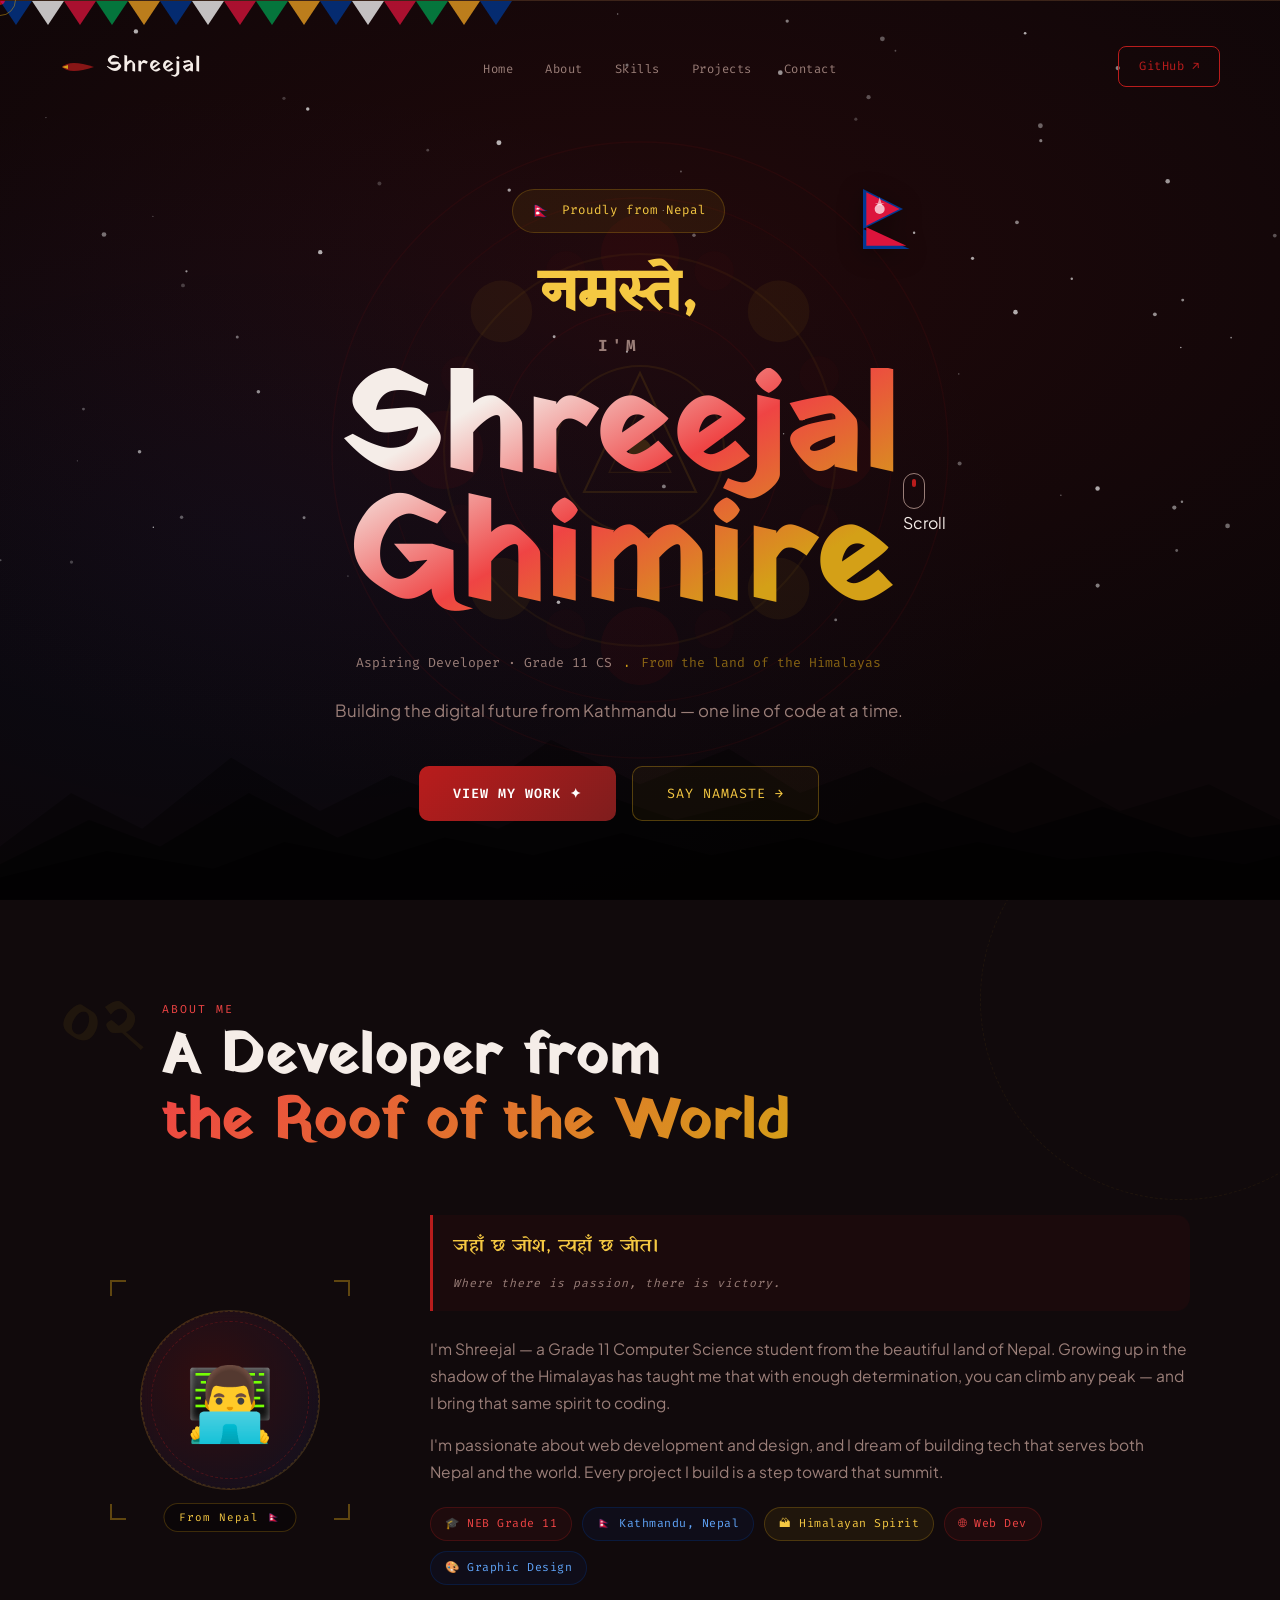
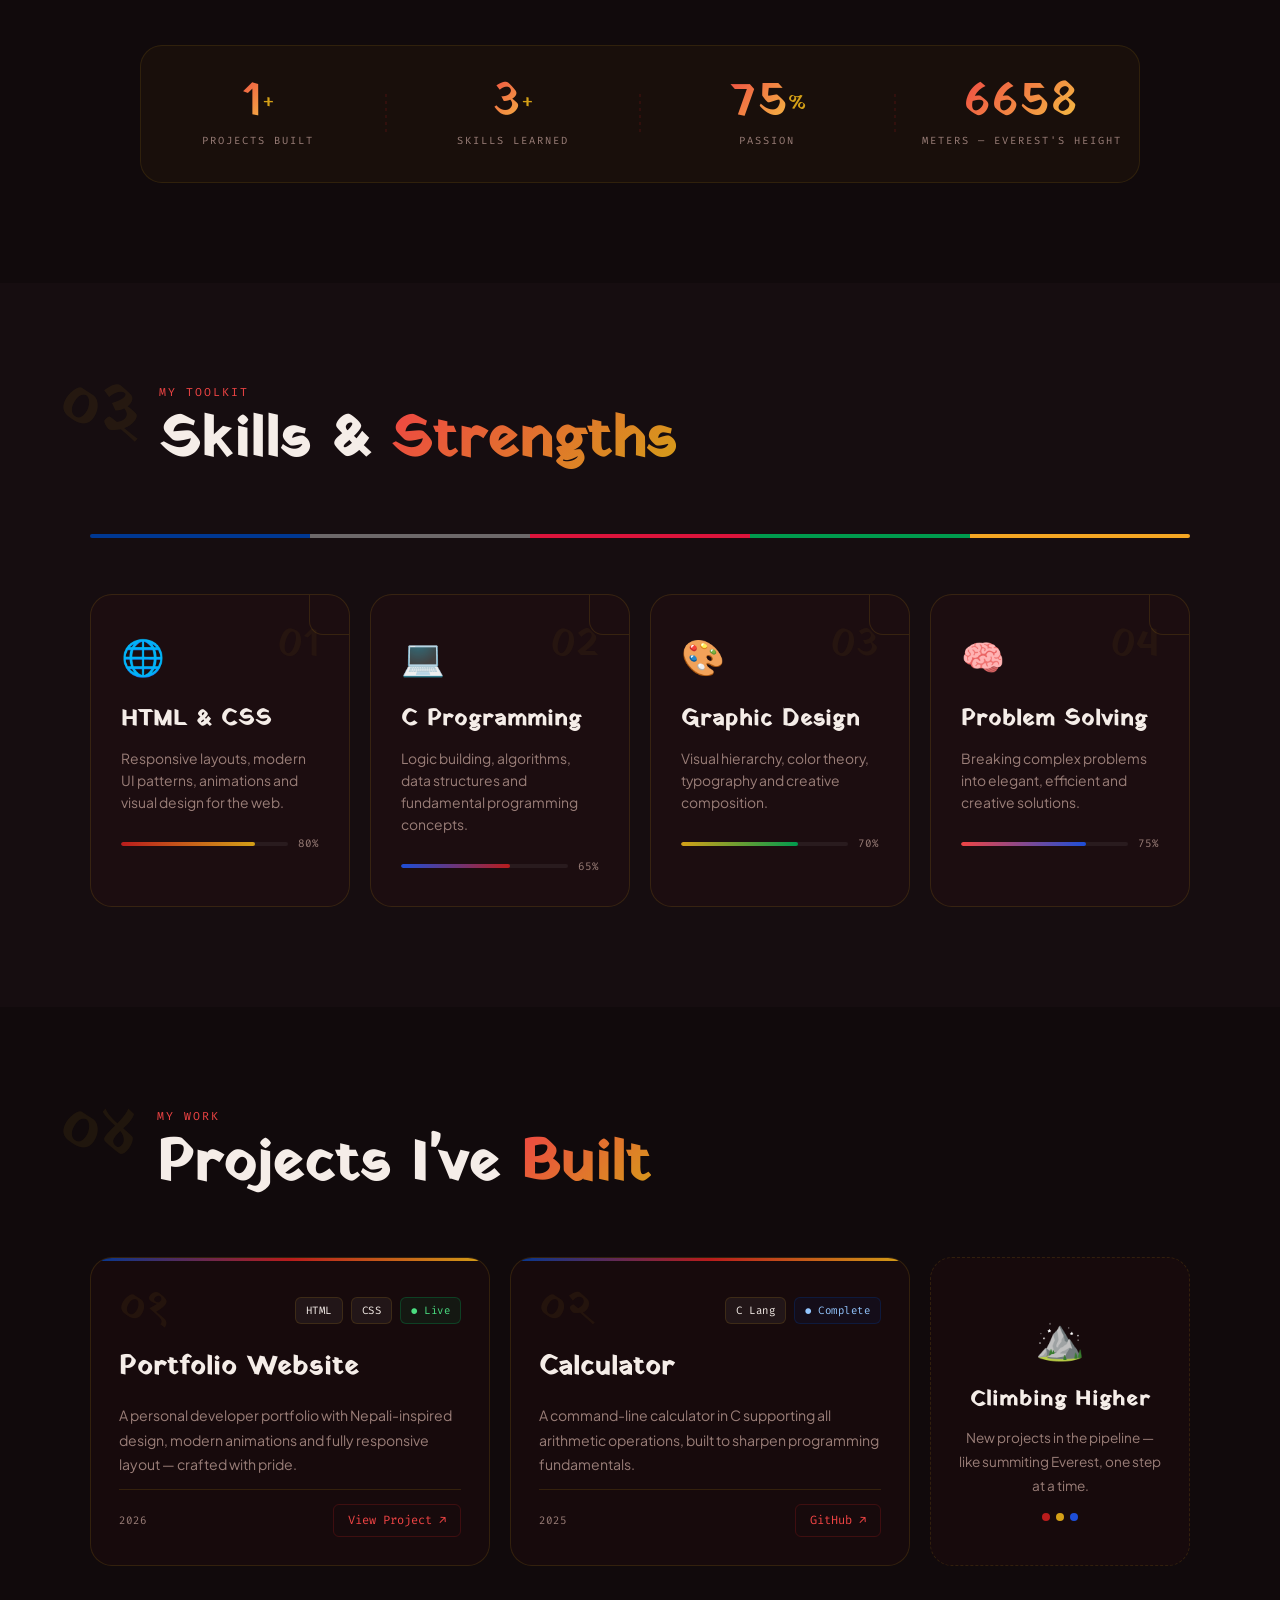
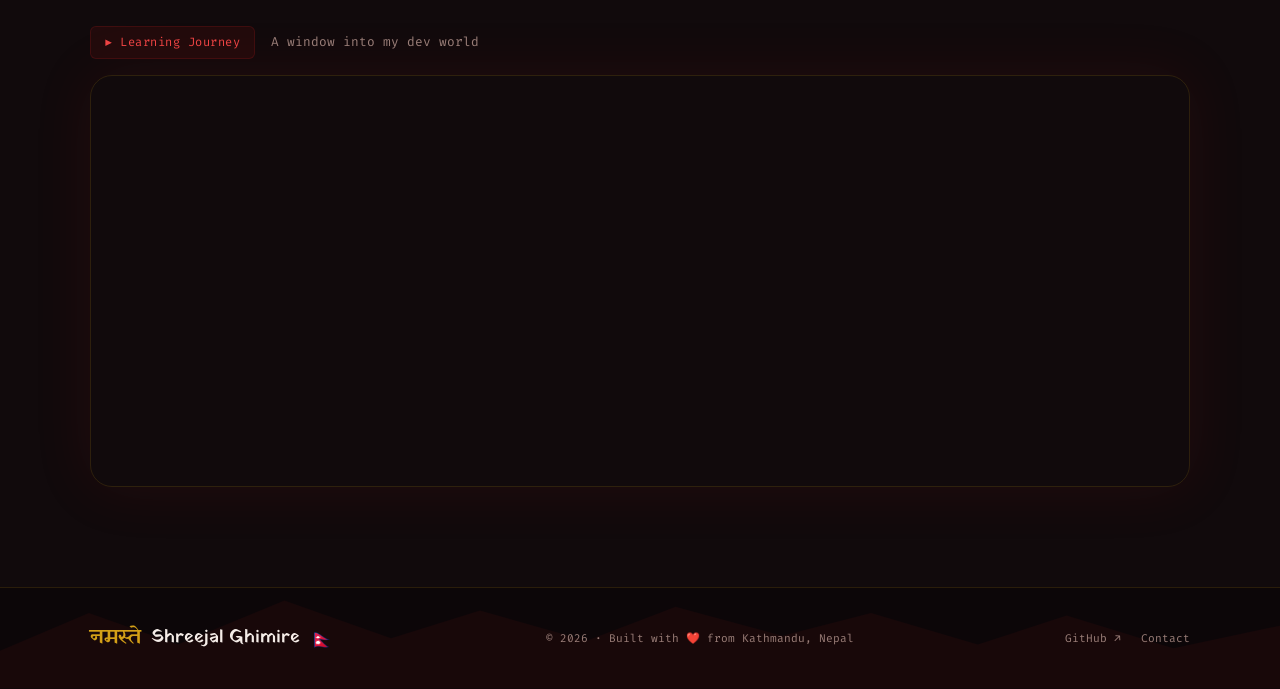
==== index.html @ b82d3287 "Add files via upload" ====
<!DOCTYPE html>
<html lang="en">
<head>
  <meta charset="UTF-8"/>
  <meta name="viewport" content="width=device-width, initial-scale=1.0"/>
  <title>Shreejal Ghimire | Developer from Nepal 🇳🇵</title>
  <link rel="preconnect" href="https://fonts.googleapis.com"/>
  <link rel="preconnect" href="https://fonts.gstatic.com" crossorigin/>
  <link href="https://fonts.googleapis.com/css2?family=Yatra+One&family=Tiro+Devanagari+Sanskrit:ital@0;1&family=Plus+Jakarta+Sans:wght@300;400;500;600;700&family=Fira+Code:wght@400;600&display=swap" rel="stylesheet"/>
  <link rel="stylesheet" href="style.css"/>
</head>
<body>

<!-- ░░ MOUNTAIN CANVAS ░░ -->
<canvas id="mountainCanvas"></canvas>

<!-- ░░ PRAYER FLAGS ░░ -->
<div class="prayer-flags" id="prayerFlags"></div>

<!-- ░░ CUSTOM CURSOR ░░ -->
<div class="cursor" id="cursor"></div>
<div class="cursor-ring" id="cursorRing"></div>

<!-- ░░░░░░░░░ NAVBAR ░░░░░░░░░ -->
<nav class="navbar" id="navbar">
  <a href="#home" class="nav-logo">
    <svg class="logo-khukuri" viewBox="0 0 36 20" fill="none">
      <path d="M2 10 Q10 2 34 10 Q10 18 2 10Z" fill="var(--crimson)" opacity=".7"/>
      <path d="M2 10 L8 8 L8 12Z" fill="var(--gold)"/>
    </svg>
    <span>Shreejal</span>
  </a>
  <ul class="nav-links">
    <li><a href="#home">Home</a></li>
    <li><a href="#about">About</a></li>
    <li><a href="#skills">Skills</a></li>
    <li><a href="#projects">Projects</a></li>
    <li><a href="contact.html">Contact</a></li>
  </ul>
  <a href="https://github.com/shreejalghimire" target="_blank" class="nav-cta">GitHub ↗</a>
  <button class="hamburger" id="hamburger" aria-label="Menu">
    <span></span><span></span><span></span>
  </button>
</nav>

<!-- MOBILE MENU -->
<div class="mob-overlay" id="mobOverlay">
  <button class="mob-close" id="mobClose">✕</button>
  <div class="mob-mandala"></div>
  <nav class="mob-nav">
    <a href="#home"     onclick="closeMob()">Home</a>
    <a href="#about"    onclick="closeMob()">About</a>
    <a href="#skills"   onclick="closeMob()">Skills</a>
    <a href="#projects" onclick="closeMob()">Projects</a>
    <a href="contact.html">Contact</a>
    <a href="https://github.com/shreejalghimire" target="_blank">GitHub ↗</a>
  </nav>
</div>

<!-- ░░░░░░░░░ HERO ░░░░░░░░░ -->
<section id="home" class="hero">

  <!-- Mandala background -->
  <div class="mandala-bg">
    <svg viewBox="0 0 500 500" xmlns="http://www.w3.org/2000/svg" class="mandala-svg">
      <g transform="translate(250,250)">
        <!-- Concentric rings -->
        <circle r="220" fill="none" stroke="rgba(185,28,28,.12)" stroke-width="1"/>
        <circle r="180" fill="none" stroke="rgba(185,28,28,.1)" stroke-width="1"/>
        <circle r="140" fill="none" stroke="rgba(212,160,23,.1)" stroke-width="1.5"/>
        <circle r="100" fill="none" stroke="rgba(185,28,28,.12)" stroke-width="1"/>
        <circle r="60"  fill="none" stroke="rgba(212,160,23,.15)" stroke-width="1.5"/>
        <!-- 16-petal flower -->
        <g opacity=".1">
          <circle cx="0" cy="-140" r="28" fill="var(--crimson)"/>
          <circle cx="0" cy="140"  r="28" fill="var(--crimson)"/>
          <circle cx="-140" cy="0" r="28" fill="var(--crimson)"/>
          <circle cx="140"  cy="0" r="28" fill="var(--crimson)"/>
          <circle cx="-99"  cy="-99" r="22" fill="var(--gold)"/>
          <circle cx="99"   cy="-99" r="22" fill="var(--gold)"/>
          <circle cx="-99"  cy="99"  r="22" fill="var(--gold)"/>
          <circle cx="99"   cy="99"  r="22" fill="var(--gold)"/>
          <circle cx="-53"  cy="-128" r="14" fill="var(--crimson)" opacity=".5"/>
          <circle cx="53"   cy="-128" r="14" fill="var(--crimson)" opacity=".5"/>
          <circle cx="-128" cy="-53"  r="14" fill="var(--crimson)" opacity=".5"/>
          <circle cx="-128" cy="53"   r="14" fill="var(--crimson)" opacity=".5"/>
          <circle cx="53"   cy="128"  r="14" fill="var(--crimson)" opacity=".5"/>
          <circle cx="-53"  cy="128"  r="14" fill="var(--crimson)" opacity=".5"/>
          <circle cx="128"  cy="-53"  r="14" fill="var(--crimson)" opacity=".5"/>
          <circle cx="128"  cy="53"   r="14" fill="var(--crimson)" opacity=".5"/>
        </g>
        <!-- Triangle pointing up (like flag pennon) -->
        <polygon points="0,-55 40,30 -40,30" fill="none" stroke="rgba(212,160,23,.2)" stroke-width="1.5"/>
        <polygon points="0,-30 22,16 -22,16" fill="none" stroke="rgba(212,160,23,.15)" stroke-width="1"/>
        <!-- Sun dot -->
        <circle r="8" fill="rgba(212,160,23,.3)"/>
      </g>
    </svg>
  </div>

  <!-- Snow particles -->
  <canvas id="snowCanvas" class="snow-canvas"></canvas>

  <div class="hero-content">
    <div class="hero-flag-badge">
      <span class="flag-icon">🇳🇵</span>
      <span>Proudly from Nepal</span>
    </div>

    <h1 class="hero-title">
      <span class="ht-namaste">नमस्ते,</span>
      <span class="ht-iam">I'm</span>
      <span class="ht-name">Shreejal<br/>Ghimire</span>
    </h1>

    <div class="hero-tagline">
      <span class="htag-line">Aspiring Developer · Grade 11 CS</span>
      <span class="htag-sep">·</span>
      <span class="htag-np">From the land of the Himalayas</span>
    </div>

    <p class="hero-desc">
      Building the digital future from Kathmandu — one line of code at a time.
    </p>

    <div class="hero-btns">
      <a href="#projects" class="btn-primary">View My Work ✦</a>
      <a href="contact.html" class="btn-outline">Say Namaste →</a>
    </div>

    <!-- Nepal flag shape -->
    <div class="mini-flag" title="Nepal 🇳🇵">
      <svg viewBox="0 0 30 36" xmlns="http://www.w3.org/2000/svg">
        <polygon points="0,0 24,12 0,24" fill="#003893"/>
        <polygon points="0,24 28,36 0,36" fill="#003893"/>
        <polygon points="2,2 22,12 2,22" fill="#DC143C"/>
        <polygon points="2,23 26,34 2,34" fill="#DC143C"/>
        <circle cx="10" cy="12" r="3" fill="white" opacity=".7"/>
        <polygon points="10,5 11.5,10 7,8.5 13,8.5 8.5,10" fill="white" opacity=".6"/>
      </svg>
    </div>
  </div>

  <!-- Mountain silhouette at bottom -->
  <div class="mountain-silhouette">
    <svg viewBox="0 0 1440 200" preserveAspectRatio="none" xmlns="http://www.w3.org/2000/svg">
      <path d="M0,200 L0,140 L80,80 L160,120 L260,40 L360,100 L440,60 L520,90 L620,20 L720,70 L820,30 L900,80 L980,50 L1060,90 L1160,45 L1260,100 L1360,70 L1440,110 L1440,200 Z" fill="rgba(0,0,0,.35)"/>
      <path d="M0,200 L0,160 L100,110 L180,140 L280,80 L380,130 L460,95 L560,120 L660,75 L760,110 L860,85 L940,115 L1040,90 L1140,125 L1240,95 L1340,130 L1440,115 L1440,200 Z" fill="rgba(0,0,0,.45)"/>
      <path d="M0,200 L0,175 L120,145 L240,165 L320,135 L420,155 L500,130 L600,150 L700,125 L800,150 L900,130 L1000,155 L1100,135 L1200,155 L1300,145 L1400,160 L1440,150 L1440,200 Z" fill="rgba(0,0,0,.6)"/>
    </svg>
  </div>

  <div class="hero-scroll-hint">
    <div class="scroll-track"><div class="scroll-thumb"></div></div>
    <span>Scroll</span>
  </div>
</section>

<!-- ░░░░░░░░░ ABOUT ░░░░░░░░░ -->
<section id="about" class="section about-section">
  <div class="sec-mandala-accent"></div>

  <div class="sec-header reveal">
    <span class="sec-num-np">०२</span>
    <div>
      <p class="sec-eyebrow">About Me</p>
      <h2 class="sec-title">A Developer from<br/><em>the Roof of the World</em></h2>
    </div>
  </div>

  <div class="about-layout">
    <div class="about-visual reveal">
      <div class="av-frame">
        <div class="av-inner">
          <span class="av-emoji">👨‍💻</span>
          <div class="av-spin-ring"></div>
          <div class="av-dotted-ring"></div>
        </div>
        <div class="av-label">From Nepal 🇳🇵</div>
        <!-- Nepali geometric corners -->
        <div class="corner-tl"></div>
        <div class="corner-tr"></div>
        <div class="corner-bl"></div>
        <div class="corner-br"></div>
      </div>
    </div>

    <div class="about-text reveal delay-2">
      <blockquote class="np-quote">
        <span class="np-script">जहाँ छ जोश, त्यहाँ छ जीत।</span>
        <span class="np-translation">Where there is passion, there is victory.</span>
      </blockquote>

      <p>I'm Shreejal — a Grade 11 Computer Science student from the beautiful land of Nepal. Growing up in the shadow of the Himalayas has taught me that with enough determination, you can climb any peak — and I bring that same spirit to coding.</p>
      <p>I'm passionate about web development and design, and I dream of building tech that serves both Nepal and the world. Every project I build is a step toward that summit.</p>

      <div class="about-chips">
        <span class="chip chip-red">🎓 NEB Grade 11</span>
        <span class="chip chip-blue">🇳🇵 Kathmandu, Nepal</span>
        <span class="chip chip-gold">🏔 Himalayan Spirit</span>
        <span class="chip chip-red">🌐 Web Dev</span>
        <span class="chip chip-blue">🎨 Graphic Design</span>
      </div>
    </div>
  </div>

  <div class="stats-band reveal delay-3">
    <div class="sb-item">
      <span class="sb-num" data-target="2">0</span><sup>+</sup>
      <span class="sb-lbl">Projects Built</span>
    </div>
    <div class="sb-sep">
      <svg viewBox="0 0 20 40" width="20"><path d="M10 0 L10 40" stroke="rgba(185,28,28,.3)" stroke-dasharray="3 4"/></svg>
    </div>
    <div class="sb-item">
      <span class="sb-num" data-target="4">0</span><sup>+</sup>
      <span class="sb-lbl">Skills Learned</span>
    </div>
    <div class="sb-sep">
      <svg viewBox="0 0 20 40" width="20"><path d="M10 0 L10 40" stroke="rgba(185,28,28,.3)" stroke-dasharray="3 4"/></svg>
    </div>
    <div class="sb-item">
      <span class="sb-num" data-target="100">0</span><sup>%</sup>
      <span class="sb-lbl">Passion</span>
    </div>
    <div class="sb-sep">
      <svg viewBox="0 0 20 40" width="20"><path d="M10 0 L10 40" stroke="rgba(185,28,28,.3)" stroke-dasharray="3 4"/></svg>
    </div>
    <div class="sb-item">
      <span class="sb-num" data-target="8848">0</span>
      <span class="sb-lbl">Meters — Everest's Height</span>
    </div>
  </div>
</section>

<!-- ░░░░░░░░░ SKILLS ░░░░░░░░░ -->
<section id="skills" class="section skills-section">
  <div class="sec-header reveal">
    <span class="sec-num-np">०३</span>
    <div>
      <p class="sec-eyebrow">My Toolkit</p>
      <h2 class="sec-title">Skills &amp; <em>Strengths</em></h2>
    </div>
  </div>

  <div class="prayer-color-bar">
    <span class="pcb blue"></span>
    <span class="pcb white"></span>
    <span class="pcb red"></span>
    <span class="pcb green"></span>
    <span class="pcb yellow"></span>
  </div>

  <div class="skills-grid">
    <div class="sk-card reveal delay-1" data-tilt>
      <div class="sk-corner-motif"></div>
      <div class="sk-top">
        <span class="sk-icon">🌐</span>
        <span class="sk-badge">01</span>
      </div>
      <h3>HTML &amp; CSS</h3>
      <p>Responsive layouts, modern UI patterns, animations and visual design for the web.</p>
      <div class="sk-bar-wrap">
        <div class="sk-bar"><div class="sk-fill sk-fill-1" data-w="80"></div></div>
        <span class="sk-pct">80%</span>
      </div>
    </div>
    <div class="sk-card reveal delay-2" data-tilt>
      <div class="sk-corner-motif"></div>
      <div class="sk-top">
        <span class="sk-icon">💻</span>
        <span class="sk-badge">02</span>
      </div>
      <h3>C Programming</h3>
      <p>Logic building, algorithms, data structures and fundamental programming concepts.</p>
      <div class="sk-bar-wrap">
        <div class="sk-bar"><div class="sk-fill sk-fill-2" data-w="65"></div></div>
        <span class="sk-pct">65%</span>
      </div>
    </div>
    <div class="sk-card reveal delay-3" data-tilt>
      <div class="sk-corner-motif"></div>
      <div class="sk-top">
        <span class="sk-icon">🎨</span>
        <span class="sk-badge">03</span>
      </div>
      <h3>Graphic Design</h3>
      <p>Visual hierarchy, color theory, typography and creative composition.</p>
      <div class="sk-bar-wrap">
        <div class="sk-bar"><div class="sk-fill sk-fill-3" data-w="70"></div></div>
        <span class="sk-pct">70%</span>
      </div>
    </div>
    <div class="sk-card reveal delay-4" data-tilt>
      <div class="sk-corner-motif"></div>
      <div class="sk-top">
        <span class="sk-icon">🧠</span>
        <span class="sk-badge">04</span>
      </div>
      <h3>Problem Solving</h3>
      <p>Breaking complex problems into elegant, efficient and creative solutions.</p>
      <div class="sk-bar-wrap">
        <div class="sk-bar"><div class="sk-fill sk-fill-4" data-w="75"></div></div>
        <span class="sk-pct">75%</span>
      </div>
    </div>
  </div>
</section>

<!-- ░░░░░░░░░ PROJECTS ░░░░░░░░░ -->
<section id="projects" class="section projects-section">
  <div class="sec-header reveal">
    <span class="sec-num-np">०४</span>
    <div>
      <p class="sec-eyebrow">My Work</p>
      <h2 class="sec-title">Projects I've <em>Built</em></h2>
    </div>
  </div>

  <div class="projects-grid">
    <div class="proj-card proj-featured reveal delay-1" data-tilt>
      <div class="proj-flag-stripe"></div>
      <div class="proj-head">
        <span class="proj-idx">०१</span>
        <div class="proj-tags">
          <span class="ptag">HTML</span>
          <span class="ptag">CSS</span>
          <span class="ptag live">● Live</span>
        </div>
      </div>
      <h3>Portfolio Website</h3>
      <p>A personal developer portfolio with Nepali-inspired design, modern animations and fully responsive layout — crafted with pride.</p>
      <div class="proj-foot">
        <span class="proj-year">2026</span>
        <a href="#" class="proj-link">View Project ↗</a>
      </div>
    </div>

    <div class="proj-card reveal delay-2" data-tilt>
      <div class="proj-flag-stripe"></div>
      <div class="proj-head">
        <span class="proj-idx">०२</span>
        <div class="proj-tags">
          <span class="ptag">C Lang</span>
          <span class="ptag done">● Complete</span>
        </div>
      </div>
      <h3>Calculator</h3>
      <p>A command-line calculator in C supporting all arithmetic operations, built to sharpen programming fundamentals.</p>
      <div class="proj-foot">
        <span class="proj-year">2025</span>
        <a href="https://github.com/shreejalghimire" class="proj-link" target="_blank">GitHub ↗</a>
      </div>
    </div>

    <div class="proj-card proj-soon reveal delay-3">
      <div class="soon-inner">
        <div class="soon-icon">⛰️</div>
        <h3>Climbing Higher</h3>
        <p>New projects in the pipeline — like summiting Everest, one step at a time.</p>
        <div class="dot-loader"><span></span><span></span><span></span></div>
      </div>
    </div>
  </div>

  <!-- VIDEO -->
  <div class="video-wrap reveal delay-4">
    <div class="video-head">
      <span class="vtag">▶ Learning Journey</span>
      <span class="vsub">A window into my dev world</span>
    </div>
    <div class="video-box">
      <iframe src="https://www.youtube.com/embed/dQw4w9WgXcQ" allowfullscreen title="Learning"></iframe>
    </div>
  </div>
</section>

<!-- ░░ FOOTER ░░ -->
<footer class="footer">
  <div class="footer-mountains">
    <svg viewBox="0 0 1440 80" preserveAspectRatio="none" xmlns="http://www.w3.org/2000/svg">
      <path d="M0,80 L0,50 L100,20 L200,45 L320,10 L440,40 L540,18 L660,42 L760,15 L880,38 L980,20 L1100,45 L1200,22 L1320,48 L1440,30 L1440,80Z" fill="rgba(185,28,28,.07)"/>
    </svg>
  </div>
  <div class="footer-inner">
    <div class="footer-brand">
      <span class="footer-np">नमस्ते</span>
      <span class="footer-name">Shreejal Ghimire</span>
      <span class="footer-np-flag">🇳🇵</span>
    </div>
    <p>© 2026 · Built with ❤️ from Kathmandu, Nepal</p>
    <div class="footer-links">
      <a href="https://github.com/shreejalghimire" target="_blank">GitHub ↗</a>
      <a href="contact.html">Contact</a>
    </div>
  </div>
</footer>

<script>
/* ── MOUNTAIN + SNOW CANVAS ── */
const mc = document.getElementById('mountainCanvas');
const mctx = mc.getContext('2d');
let W, H;
function resizeMC() { W = mc.width = window.innerWidth; H = mc.height = window.innerHeight; }
resizeMC(); window.addEventListener('resize', resizeMC);

// Snow particles
const sc = document.getElementById('snowCanvas');
const sctx = sc.getContext('2d');
function resizeSC() { sc.width = sc.offsetWidth; sc.height = sc.offsetHeight; }
resizeSC();
const flakes = Array.from({length:80},()=>({
  x: Math.random()*1440, y: Math.random()*600,
  r: Math.random()*2+.5,
  vx: (Math.random()-.5)*.3,
  vy: Math.random()*.6+.2,
  a: Math.random()*.5+.2
}));
function snowTick(){
  sctx.clearRect(0,0,sc.width,sc.height);
  flakes.forEach(f=>{
    f.x+=f.vx; f.y+=f.vy;
    if(f.y>sc.height) { f.y=0; f.x=Math.random()*sc.width; }
    sctx.beginPath(); sctx.arc(f.x,f.y,f.r,0,Math.PI*2);
    sctx.fillStyle=`rgba(255,255,255,${f.a})`; sctx.fill();
  });
  requestAnimationFrame(snowTick);
}
snowTick();

/* ── PRAYER FLAGS ── */
const flagColors = ['#003893','#ffffff','#DC143C','#009B4E','#F5A623'];
const flagContainer = document.getElementById('prayerFlags');
const line = document.createElement('div');
line.className = 'flag-line';
for(let i=0;i<16;i++){
  const flag = document.createElement('div');
  flag.className='flag-pennant';
  flag.style.background = flagColors[i%5];
  line.appendChild(flag);
}
flagContainer.appendChild(line);

/* ── CURSOR ── */
const cur = document.getElementById('cursor'), ring = document.getElementById('cursorRing');
let mx=0,my=0,rx=0,ry=0;
document.addEventListener('mousemove',e=>{mx=e.clientX;my=e.clientY;cur.style.left=mx+'px';cur.style.top=my+'px';});
(function a(){rx+=(mx-rx)*.1;ry+=(my-ry)*.1;ring.style.left=rx+'px';ring.style.top=ry+'px';requestAnimationFrame(a);})();
document.querySelectorAll('a,button,[data-tilt]').forEach(el=>{
  el.addEventListener('mouseenter',()=>{cur.classList.add('big');ring.classList.add('big');});
  el.addEventListener('mouseleave',()=>{cur.classList.remove('big');ring.classList.remove('big');});
});

/* ── NAVBAR ── */
window.addEventListener('scroll',()=>{
  document.getElementById('navbar').classList.toggle('scrolled',scrollY>60);
});

/* ── HAMBURGER ── */
const ham=document.getElementById('hamburger'), mob=document.getElementById('mobOverlay');
ham.addEventListener('click',()=>{ham.classList.toggle('open');mob.classList.toggle('open');document.body.classList.toggle('no-scroll');});
document.getElementById('mobClose').addEventListener('click',closeMob);
function closeMob(){ham.classList.remove('open');mob.classList.remove('open');document.body.classList.remove('no-scroll');}

/* ── SCROLL REVEAL ── */
new IntersectionObserver(entries=>entries.forEach(e=>{if(e.isIntersecting)e.target.classList.add('visible');}),{threshold:.12})
  .observe||(entries=>{entries.forEach(e=>e.target.classList.add('visible'));});
const revEls=document.querySelectorAll('.reveal');
const revObs=new IntersectionObserver(entries=>entries.forEach(e=>{if(e.isIntersecting)e.target.classList.add('visible');}),{threshold:.12});
revEls.forEach(el=>revObs.observe(el));

/* ── SKILL BARS ── */
const fills=document.querySelectorAll('.sk-fill');
const barObs=new IntersectionObserver(entries=>entries.forEach(e=>{if(e.isIntersecting){e.target.style.width=e.target.dataset.w+'%';}}),{threshold:.5});
fills.forEach(f=>barObs.observe(f));

/* ── COUNTERS ── */
function countUp(el,target){let s=null;(function step(ts){if(!s)s=ts;const p=Math.min((ts-s)/1600,1);el.textContent=Math.floor(p*target);if(p<1)requestAnimationFrame(step);else el.textContent=target.toLocaleString();})(performance.now());}
const nums=document.querySelectorAll('.sb-num');
const cntObs=new IntersectionObserver(entries=>entries.forEach(e=>{if(e.isIntersecting){countUp(e.target,+e.target.dataset.target);cntObs.unobserve(e.target);}}),{threshold:.5});
nums.forEach(n=>cntObs.observe(n));

/* ── TILT ── */
document.querySelectorAll('[data-tilt]').forEach(c=>{
  c.addEventListener('mousemove',e=>{const r=c.getBoundingClientRect(),x=((e.clientX-r.left)/r.width-.5)*14,y=((e.clientY-r.top)/r.height-.5)*-14;c.style.transform=`perspective(700px) rotateY(${x}deg) rotateX(${y}deg) scale(1.03)`;});
  c.addEventListener('mouseleave',()=>c.style.transform='perspective(700px) rotateY(0) rotateX(0) scale(1)');
});
</script>
</body>
</html>
---- style.css ----
/* ═══════════════════════════════════════════════════════
   SHREEJAL GHIMIRE — NEPALI HERITAGE PORTFOLIO
   Palette: Nepal Flag Crimson · Royal Blue · Sacred Gold
   Motifs:  Himalayas · Prayer Flags · Mandala · Nepali Script
   Fonts:   Yatra One (display) · Plus Jakarta Sans (body) · Fira Code (mono)
═══════════════════════════════════════════════════════ */

:root {
  /* Nepal flag colors */
  --crimson:   #B91C1C;
  --crimson-d: #7F1D1D;
  --crimson-l: #EF4444;
  --royal:     #003893;
  --royal-l:   #1D4ED8;
  --gold:      #D4A017;
  --gold-l:    #F5C842;
  --gold-pale: #FEF3C7;

  /* Prayer flag colors */
  --pf-blue:   #003893;
  --pf-white:  #F0F0F0;
  --pf-red:    #DC143C;
  --pf-green:  #009B4E;
  --pf-yellow: #F5A623;

  /* Dark background - deep mountain night */
  --bg:        #0C0608;
  --bg2:       #110A0C;
  --bg3:       #160D10;
  --bg-blue:   #060A14;

  /* Text */
  --text:      #F5EDE8;
  --muted:     #9A7E78;
  --border:    rgba(212,160,23,.15);
  --glass:     rgba(185,28,28,.04);

  /* Fonts */
  --ff-disp:   'Yatra One', cursive;
  --ff-body:   'Plus Jakarta Sans', sans-serif;
  --ff-mono:   'Fira Code', monospace;

  --r:    14px;
  --r-lg: 22px;
  --ease: cubic-bezier(0.4,0,0.2,1);
}

*,*::before,*::after{margin:0;padding:0;box-sizing:border-box;}
html{scroll-behavior:smooth;}
body{
  background: var(--bg);
  color: var(--text);
  font-family: var(--ff-body);
  overflow-x: hidden;
  line-height: 1.75;
}
body.no-scroll{overflow:hidden;}
a{text-decoration:none;color:inherit;}

/* ── MOUNTAIN CANVAS ── */
#mountainCanvas{
  position:fixed;inset:0;
  z-index:0;pointer-events:none;
  opacity:.4;
}

/* ── PRAYER FLAGS ── */
.prayer-flags{
  position:fixed;
  top:0;left:0;right:0;
  z-index:999;
  pointer-events:none;
  overflow:hidden;
  height:28px;
}
.flag-line{
  display:flex;
  align-items:flex-start;
  width:100%;
  /* rope line */
  border-top:1.5px solid rgba(120,80,50,.4);
  padding-top:0;
  gap:0;
}
.flag-pennant{
  width:32px;
  height:24px;
  clip-path: polygon(0 0, 100% 0, 50% 100%);
  opacity:.75;
  flex-shrink:0;
  animation:flagWave 3s ease-in-out infinite;
}
.flag-pennant:nth-child(2n){animation-delay:.3s;}
.flag-pennant:nth-child(3n){animation-delay:.6s;}
.flag-pennant:nth-child(4n){animation-delay:.9s;}
.flag-pennant:nth-child(5n){animation-delay:1.2s;}
@keyframes flagWave{
  0%,100%{transform:skewX(0deg);}
  30%    {transform:skewX(4deg);}
  60%    {transform:skewX(-3deg);}
}

/* ── CURSOR ── */
.cursor{
  position:fixed;width:10px;height:10px;
  background:var(--crimson);border-radius:50%;
  pointer-events:none;
  transform:translate(-50%,-50%);
  z-index:9999;
  transition:width .2s,height .2s,background .2s;
  mix-blend-mode:difference;
}
.cursor.big{width:36px;height:36px;background:var(--gold);}
.cursor-ring{
  position:fixed;width:32px;height:32px;
  border:1.5px solid var(--gold);border-radius:50%;
  pointer-events:none;
  transform:translate(-50%,-50%);
  z-index:9998;opacity:.5;
  transition:width .2s,height .2s;
}
.cursor-ring.big{width:56px;height:56px;opacity:.3;}

/* ── NAVBAR ── */
.navbar{
  position:fixed;top:28px;left:0;right:0;
  z-index:998;
  display:flex;align-items:center;justify-content:space-between;
  padding:18px 60px;
  transition:all .35s var(--ease);
}
.navbar.scrolled{
  top:28px;
  background:rgba(12,6,8,.9);
  backdrop-filter:blur(20px);
  border-bottom:1px solid rgba(212,160,23,.15);
  box-shadow:0 4px 40px rgba(185,28,28,.12);
  padding:12px 60px;
}

.nav-logo{
  display:flex;align-items:center;gap:10px;
  font-family:var(--ff-disp);font-size:1.35rem;
  letter-spacing:1px;color:var(--text);
  transition:.3s;
}
.logo-khukuri{width:36px;height:20px;}
.nav-logo:hover{color:var(--gold-l);}

.nav-links{display:flex;list-style:none;gap:32px;}
.nav-links a{
  font-family:var(--ff-mono);font-size:.76rem;
  letter-spacing:.5px;color:var(--muted);
  transition:.3s;position:relative;
}
.nav-links a::after{
  content:'';position:absolute;bottom:-4px;left:0;
  width:0;height:2px;
  background:linear-gradient(to right,var(--crimson),var(--gold));
  transition:.3s var(--ease);border-radius:2px;
}
.nav-links a:hover,.nav-links a.nav-active{color:var(--text);}
.nav-links a:hover::after,.nav-links a.nav-active::after{width:100%;}

.nav-cta{
  font-family:var(--ff-mono);font-size:.76rem;
  padding:9px 20px;
  border:1.5px solid var(--crimson);border-radius:8px;
  color:var(--crimson);letter-spacing:.5px;
  transition:.3s;
}
.nav-cta:hover{background:var(--crimson);color:white;box-shadow:0 0 20px rgba(185,28,28,.4);}

/* ── HAMBURGER ── */
.hamburger{
  display:none;flex-direction:column;gap:5px;
  background:none;border:none;cursor:pointer;padding:4px;z-index:1100;
}
.hamburger span{
  display:block;width:24px;height:2px;
  background:var(--text);border-radius:2px;
  transition:.3s var(--ease);
}
.hamburger.open span:nth-child(1){transform:translateY(7px) rotate(45deg);background:var(--gold);}
.hamburger.open span:nth-child(2){opacity:0;}
.hamburger.open span:nth-child(3){transform:translateY(-7px) rotate(-45deg);background:var(--gold);}

/* ── MOBILE MENU ── */
.mob-overlay{
  position:fixed;inset:0;
  background:rgba(12,6,8,.97);
  backdrop-filter:blur(20px);
  z-index:997;
  display:flex;align-items:center;justify-content:center;
  opacity:0;pointer-events:none;
  transition:opacity .35s var(--ease);
}
.mob-overlay.open{opacity:1;pointer-events:all;}
.mob-close{
  position:absolute;top:24px;right:28px;
  background:none;border:none;color:var(--muted);
  font-size:1.4rem;cursor:pointer;transition:.3s;
}
.mob-close:hover{color:var(--gold);}
.mob-mandala{
  position:absolute;width:400px;height:400px;
  border-radius:50%;
  border:1px dashed rgba(212,160,23,.1);
  animation:spinSlow 30s linear infinite;
}
.mob-nav{display:flex;flex-direction:column;align-items:center;gap:24px;position:relative;z-index:1;}
.mob-nav a{
  font-family:var(--ff-disp);font-size:2.5rem;
  letter-spacing:2px;color:var(--muted);transition:.3s;
}
.mob-nav a:hover{color:var(--gold-l);}
@keyframes spinSlow{to{transform:rotate(360deg);}}

/* ── HERO ── */
.hero{
  min-height:100vh;
  display:flex;align-items:center;justify-content:center;
  padding:110px 60px 0;
  position:relative;overflow:hidden;
  background:
    radial-gradient(ellipse 80% 60% at 50% 30%, rgba(185,28,28,.12), transparent),
    radial-gradient(ellipse 60% 50% at 20% 60%, rgba(0,56,147,.1), transparent),
    var(--bg);
}

/* Mandala background */
.mandala-bg{
  position:absolute;inset:0;
  display:flex;align-items:center;justify-content:center;
  pointer-events:none;z-index:0;
}
.mandala-svg{
  width:700px;height:700px;
  animation:spinSlow 60s linear infinite;
  opacity:.6;
}

/* Snow canvas */
.snow-canvas{
  position:absolute;inset:0;
  width:100%;height:100%;
  pointer-events:none;z-index:1;
}

.hero-content{
  position:relative;z-index:2;
  text-align:center;
  max-width:900px;
}

.hero-flag-badge{
  display:inline-flex;align-items:center;gap:10px;
  font-family:var(--ff-mono);font-size:.78rem;
  color:var(--gold-l);
  background:rgba(212,160,23,.08);
  border:1px solid rgba(212,160,23,.25);
  border-radius:100px;
  padding:7px 18px;
  margin-bottom:28px;
  letter-spacing:1px;
  animation:fadeUp .8s var(--ease) .1s both;
}
.flag-icon{font-size:1rem;}

.hero-title{
  display:flex;flex-direction:column;
  align-items:center;
  margin-bottom:20px;
}
.ht-namaste{
  font-family:var(--ff-disp);
  font-size:clamp(2rem, 5vw, 3.5rem);
  color:var(--gold-l);
  letter-spacing:2px;
  animation:fadeUp .8s var(--ease) .2s both;
  line-height:1.2;
}
.ht-iam{
  font-family:var(--ff-mono);
  font-size:1rem;
  color:var(--muted);
  letter-spacing:4px;
  text-transform:uppercase;
  animation:fadeUp .8s var(--ease) .3s both;
  margin-top:4px;
}
.ht-name{
  font-family:var(--ff-disp);
  font-size:clamp(4rem, 12vw, 8.5rem);
  line-height:.95;
  letter-spacing:2px;
  background:linear-gradient(150deg, var(--text) 20%, var(--crimson-l) 50%, var(--gold) 80%);
  -webkit-background-clip:text;
  -webkit-text-fill-color:transparent;
  background-clip:text;
  animation:fadeUp .8s var(--ease) .4s both;
  margin-top:8px;
}

.hero-tagline{
  display:flex;align-items:center;justify-content:center;
  gap:12px;flex-wrap:wrap;
  margin-bottom:16px;
  animation:fadeUp .8s var(--ease) .55s both;
}
.htag-line,.htag-np{font-family:var(--ff-mono);font-size:.82rem;color:var(--muted);}
.htag-sep{color:var(--gold);font-size:1.2rem;}
.htag-np{color:rgba(212,160,23,.6);}

.hero-desc{
  font-size:1.05rem;color:var(--muted);
  margin-bottom:40px;
  animation:fadeUp .8s var(--ease) .65s both;
}

.hero-btns{
  display:flex;gap:16px;justify-content:center;flex-wrap:wrap;
  animation:fadeUp .8s var(--ease) .78s both;
}

/* ── BUTTONS ── */
.btn-primary{
  display:inline-flex;align-items:center;justify-content:center;
  gap:8px;
  padding:15px 34px;
  font-family:var(--ff-mono);font-size:.84rem;
  font-weight:600;letter-spacing:1px;
  text-transform:uppercase;
  color:white;
  background:linear-gradient(135deg, var(--crimson), var(--crimson-d));
  border:none;border-radius:10px;cursor:pointer;
  transition:.3s var(--ease);
  position:relative;overflow:hidden;
}
.btn-primary::before{
  content:'';position:absolute;inset:0;
  background:linear-gradient(135deg, var(--gold), var(--crimson));
  opacity:0;transition:.3s;
}
.btn-primary:hover{transform:translateY(-3px);box-shadow:0 14px 36px rgba(185,28,28,.45);}
.btn-primary:hover::before{opacity:1;}
.btn-primary>*{position:relative;z-index:1;}

.btn-outline{
  display:inline-flex;align-items:center;justify-content:center;
  gap:8px;
  padding:15px 34px;
  font-family:var(--ff-mono);font-size:.84rem;letter-spacing:1px;
  text-transform:uppercase;
  color:var(--gold-l);
  border:1.5px solid rgba(212,160,23,.35);border-radius:10px;
  background:rgba(212,160,23,.05);
  transition:.3s var(--ease);
}
.btn-outline:hover{border-color:var(--gold);background:rgba(212,160,23,.1);transform:translateY(-3px);box-shadow:0 8px 24px rgba(212,160,23,.15);}

/* Nepal flag mini */
.mini-flag{
  position:absolute;right:-10px;top:0;
  width:50px;
  animation:flagWaveY 4s ease-in-out infinite;
  filter:drop-shadow(0 4px 12px rgba(0,0,0,.4));
  animation:fadeUp 1s var(--ease) 1s both;
}
@keyframes flagWaveY{0%,100%{transform:rotate(-2deg);}50%{transform:rotate(2deg);}}

/* Hero side / scroll */
.hero-side-label{display:none;}
.hero-scroll{
  position:absolute;bottom:50px;left:60px;
  display:flex;align-items:center;gap:12px;
  font-family:var(--ff-mono);font-size:.65rem;letter-spacing:3px;
  color:var(--muted);z-index:2;
  animation:fadeUp 1s var(--ease) 1.1s both;
}
.scroll-track{
  width:22px;height:36px;
  border:1.5px solid var(--muted);border-radius:14px;
  position:relative;
}
.scroll-thumb{
  position:absolute;top:5px;left:50%;transform:translateX(-50%);
  width:4px;height:8px;background:var(--crimson);border-radius:4px;
  animation:scrollAnim 1.5s ease infinite;
}
@keyframes scrollAnim{0%{top:5px;opacity:1;}100%{top:18px;opacity:0;}}

/* Mountain silhouette */
.mountain-silhouette{
  position:absolute;bottom:0;left:0;right:0;z-index:1;
  pointer-events:none;
}
.mountain-silhouette svg{width:100%;height:auto;display:block;}

/* ── SECTIONS ── */
.section{
  padding:100px 60px;
  position:relative;z-index:1;
  overflow:hidden;
}

.sec-header{
  display:flex;align-items:flex-start;gap:20px;
  margin-bottom:60px;
}
.sec-num-np{
  font-family:var(--ff-disp);font-size:4.5rem;
  color:rgba(212,160,23,.08);line-height:1;
  user-select:none;margin-top:-8px;
}
.sec-eyebrow{
  font-family:var(--ff-mono);font-size:.72rem;
  letter-spacing:2px;color:var(--crimson-l);
  text-transform:uppercase;margin-bottom:6px;
}
.sec-title{
  font-family:var(--ff-disp);
  font-size:clamp(2rem,4.5vw,3.5rem);
  letter-spacing:1px;line-height:1.15;
  color:var(--text);
}
.sec-title em{
  font-style:normal;
  background:linear-gradient(135deg,var(--crimson-l),var(--gold));
  -webkit-background-clip:text;-webkit-text-fill-color:transparent;background-clip:text;
}

/* Prayer color bar */
.prayer-color-bar{
  display:flex;height:4px;
  border-radius:4px;overflow:hidden;
  margin-bottom:56px;
  max-width:1100px;margin-left:auto;margin-right:auto;
}
.pcb{flex:1;}
.pcb.blue{background:var(--pf-blue);}
.pcb.white{background:rgba(240,240,240,.4);}
.pcb.red{background:var(--pf-red);}
.pcb.green{background:var(--pf-green);}
.pcb.yellow{background:var(--pf-yellow);}

/* ── ABOUT ── */
.about-section{background:var(--bg2);}

.sec-mandala-accent{
  position:absolute;right:-100px;top:-100px;
  width:400px;height:400px;
  border-radius:50%;
  border:1px dashed rgba(212,160,23,.07);
  pointer-events:none;z-index:0;
}

.about-layout{
  display:grid;grid-template-columns:280px 1fr;
  gap:60px;align-items:center;
  max-width:1100px;margin:0 auto 60px;
}

/* Avatar */
.av-frame{
  position:relative;width:240px;height:240px;
  margin:0 auto;
}
.av-inner{
  position:absolute;inset:30px;
  background:radial-gradient(circle at 40% 40%, rgba(185,28,28,.2), rgba(0,56,147,.15));
  border-radius:50%;
  display:flex;align-items:center;justify-content:center;
  font-size:4.5rem;
  border:1px solid rgba(212,160,23,.2);
  backdrop-filter:blur(8px);
}
.av-spin-ring{
  position:absolute;inset:10px;
  border-radius:50%;
  border:1.5px dashed rgba(185,28,28,.3);
  animation:spinSlow 25s linear infinite;
}
.av-dotted-ring{
  position:absolute;inset:0;
  border-radius:50%;
  border:1px dashed rgba(212,160,23,.2);
  animation:spinSlow 40s linear infinite reverse;
}
/* Nepali geometric corner ornaments */
.corner-tl,.corner-tr,.corner-bl,.corner-br{
  position:absolute;width:16px;height:16px;
  border-color:var(--gold);border-style:solid;opacity:.4;
}
.corner-tl{top:0;left:0;border-width:2px 0 0 2px;}
.corner-tr{top:0;right:0;border-width:2px 2px 0 0;}
.corner-bl{bottom:0;left:0;border-width:0 0 2px 2px;}
.corner-br{bottom:0;right:0;border-width:0 2px 2px 0;}

.av-label{
  position:absolute;bottom:-12px;left:50%;transform:translateX(-50%);
  white-space:nowrap;
  font-family:var(--ff-mono);font-size:.68rem;letter-spacing:1px;
  color:var(--gold-l);
  background:rgba(12,6,8,.9);
  border:1px solid rgba(212,160,23,.25);
  border-radius:100px;padding:4px 14px;
}

/* Nepali quote */
.np-quote{
  background:rgba(185,28,28,.06);
  border-left:3px solid var(--crimson);
  border-radius:0 var(--r) var(--r) 0;
  padding:16px 20px;
  margin-bottom:24px;
}
.np-script{
  display:block;
  font-family:var(--ff-disp);font-size:1.15rem;
  color:var(--gold-l);letter-spacing:.5px;margin-bottom:4px;
}
.np-translation{
  font-family:var(--ff-mono);font-size:.72rem;
  color:var(--muted);letter-spacing:1px;
  font-style:italic;
}

.about-text p{color:var(--muted);margin-bottom:14px;font-size:.97rem;}

.about-chips{display:flex;flex-wrap:wrap;gap:10px;margin-top:22px;}
.chip{
  font-family:var(--ff-mono);font-size:.72rem;letter-spacing:.5px;
  padding:6px 14px;border-radius:100px;border:1px solid;
  transition:.3s;
}
.chip-red{background:rgba(185,28,28,.08);border-color:rgba(185,28,28,.25);color:var(--crimson-l);}
.chip-blue{background:rgba(0,56,147,.1);border-color:rgba(0,56,147,.3);color:#60A5FA;}
.chip-gold{background:rgba(212,160,23,.08);border-color:rgba(212,160,23,.25);color:var(--gold-l);}
.chip:hover{transform:translateY(-2px);}

/* Stats band */
.stats-band{
  display:flex;align-items:center;justify-content:center;
  max-width:1000px;margin:0 auto;
  background:rgba(212,160,23,.04);
  border:1px solid rgba(212,160,23,.12);
  border-radius:var(--r-lg);
  overflow:hidden;
}
.sb-item{
  flex:1;text-align:center;padding:32px 16px;
}
.sb-num{
  display:inline;
  font-family:var(--ff-disp);font-size:3rem;letter-spacing:2px;
  background:linear-gradient(135deg,var(--crimson-l),var(--gold-l));
  -webkit-background-clip:text;-webkit-text-fill-color:transparent;background-clip:text;
  line-height:1;
}
sup{font-family:var(--ff-disp);font-size:1.2rem;color:var(--gold);vertical-align:super;}
.sb-lbl{
  display:block;font-family:var(--ff-mono);font-size:.65rem;
  color:var(--muted);letter-spacing:2px;margin-top:6px;text-transform:uppercase;
}
.sb-sep{display:flex;align-items:center;}

/* ── SKILLS ── */
.skills-section{background:var(--bg3);}

.skills-grid{
  display:grid;grid-template-columns:repeat(auto-fit,minmax(240px,1fr));
  gap:20px;max-width:1100px;margin:0 auto;
}

.sk-card{
  position:relative;overflow:hidden;
  background:var(--glass);
  border:1px solid var(--border);
  border-radius:var(--r-lg);
  padding:30px;
  transition:transform .4s var(--ease),box-shadow .4s,border-color .4s;
  cursor:default;
}
.sk-card:hover{
  border-color:rgba(212,160,23,.4);
  box-shadow:0 20px 50px rgba(185,28,28,.15);
}
/* Geometric corner motif */
.sk-corner-motif{
  position:absolute;top:0;right:0;
  width:40px;height:40px;
  border-left:1px solid rgba(212,160,23,.15);
  border-bottom:1px solid rgba(212,160,23,.15);
  border-radius:0 var(--r-lg) 0 var(--r);
}
.sk-top{display:flex;justify-content:space-between;align-items:flex-start;margin-bottom:14px;}
.sk-icon{font-size:2.2rem;}
.sk-badge{
  font-family:var(--ff-disp);font-size:2.5rem;
  color:rgba(212,160,23,.06);line-height:1;user-select:none;
}
.sk-card h3{
  font-family:var(--ff-disp);font-size:1.4rem;letter-spacing:1px;
  color:var(--text);margin-bottom:8px;
}
.sk-card p{font-size:.87rem;color:var(--muted);margin-bottom:20px;line-height:1.6;}
.sk-bar-wrap{display:flex;align-items:center;gap:10px;}
.sk-bar{flex:1;height:4px;background:rgba(255,255,255,.06);border-radius:4px;overflow:hidden;}
.sk-fill{height:100%;width:0;border-radius:4px;transition:width 1.4s var(--ease);}
.sk-fill-1{background:linear-gradient(to right,var(--crimson),var(--gold));}
.sk-fill-2{background:linear-gradient(to right,var(--royal-l),var(--crimson));}
.sk-fill-3{background:linear-gradient(to right,var(--gold),var(--pf-green));}
.sk-fill-4{background:linear-gradient(to right,var(--crimson-l),var(--royal-l));}
.sk-pct{font-family:var(--ff-mono);font-size:.68rem;color:var(--muted);white-space:nowrap;}

/* ── PROJECTS ── */
.projects-section{background:var(--bg2);}

.projects-grid{
  display:grid;
  grid-template-columns:1fr 1fr .65fr;
  gap:20px;max-width:1100px;margin:0 auto 60px;
}

.proj-card{
  position:relative;overflow:hidden;
  background:var(--glass);
  border:1px solid var(--border);
  border-radius:var(--r-lg);
  padding:28px;
  display:flex;flex-direction:column;gap:12px;
  transition:transform .4s var(--ease),box-shadow .4s,border-color .4s;
  cursor:default;
}
.proj-card:hover{
  border-color:rgba(185,28,28,.4);
  box-shadow:0 20px 50px rgba(185,28,28,.15);
}
/* Nepal flag stripe accent */
.proj-flag-stripe{
  position:absolute;top:0;left:0;right:0;
  height:3px;
  background:linear-gradient(to right,var(--royal),var(--crimson),var(--gold));
}
.proj-head{display:flex;justify-content:space-between;align-items:center;}
.proj-idx{
  font-family:var(--ff-disp);font-size:3rem;
  color:rgba(212,160,23,.07);line-height:1;user-select:none;
}
.proj-tags{display:flex;gap:8px;flex-wrap:wrap;}
.ptag{
  font-family:var(--ff-mono);font-size:.67rem;letter-spacing:.5px;
  padding:3px 10px;border-radius:6px;
  background:rgba(255,255,255,.05);border:1px solid var(--border);
}
.live{background:rgba(0,155,78,.1);border-color:rgba(0,155,78,.3);color:#4ADE80;}
.done{background:rgba(0,56,147,.1);border-color:rgba(0,56,147,.3);color:#93C5FD;}

.proj-card h3{
  font-family:var(--ff-disp);font-size:1.6rem;letter-spacing:1px;
  color:var(--text);
}
.proj-card p{font-size:.88rem;color:var(--muted);flex:1;}
.proj-foot{
  display:flex;justify-content:space-between;align-items:center;
  padding-top:14px;border-top:1px solid var(--border);
}
.proj-year{font-family:var(--ff-mono);font-size:.68rem;color:var(--muted);}
.proj-link{
  font-family:var(--ff-mono);font-size:.75rem;
  color:var(--crimson-l);
  border:1px solid rgba(185,28,28,.25);
  padding:5px 14px;border-radius:6px;transition:.3s;
}
.proj-link:hover{background:var(--crimson);color:white;border-color:var(--crimson);box-shadow:0 0 16px rgba(185,28,28,.4);}

/* Soon card */
.proj-soon{
  border:1.5px dashed rgba(212,160,23,.15)!important;
  align-items:center;justify-content:center;text-align:center;
}
.proj-soon:hover{border-color:rgba(212,160,23,.35)!important;}
.soon-inner{text-align:center;}
.soon-icon{font-size:2.5rem;margin-bottom:10px;}
.proj-soon h3{font-family:var(--ff-disp);font-size:1.3rem;letter-spacing:1px;margin-bottom:8px;}
.proj-soon p{font-size:.85rem;color:var(--muted);}
.dot-loader{display:flex;gap:6px;justify-content:center;margin-top:16px;}
.dot-loader span{
  width:8px;height:8px;border-radius:50%;
  animation:dotBounce .9s ease infinite;
}
.dot-loader span:nth-child(1){background:var(--crimson);}
.dot-loader span:nth-child(2){background:var(--gold);animation-delay:.15s;}
.dot-loader span:nth-child(3){background:var(--royal-l);animation-delay:.3s;}
@keyframes dotBounce{0%,100%{transform:translateY(0);}50%{transform:translateY(-8px);}}

/* Video */
.video-wrap{max-width:1100px;margin:0 auto;}
.video-head{display:flex;align-items:center;gap:16px;margin-bottom:16px;}
.vtag{
  font-family:var(--ff-mono);font-size:.75rem;
  padding:5px 14px;
  background:rgba(185,28,28,.1);border:1px solid rgba(185,28,28,.2);
  border-radius:6px;color:var(--crimson-l);letter-spacing:.5px;
}
.vsub{font-family:var(--ff-mono);font-size:.8rem;color:var(--muted);}
.video-box{
  border-radius:var(--r-lg);overflow:hidden;
  border:1px solid var(--border);
  box-shadow:0 0 60px rgba(185,28,28,.1);
  aspect-ratio:16/6;
}
.video-box iframe{width:100%;height:100%;border:none;display:block;}

/* ── FOOTER ── */
.footer{
  border-top:1px solid var(--border);
  padding:32px 60px;position:relative;z-index:1;
  background:var(--bg);overflow:hidden;
}
.footer-mountains{position:absolute;inset:0;pointer-events:none;}
.footer-mountains svg{width:100%;height:100%;}
.footer-inner{
  max-width:1100px;margin:0 auto;
  display:flex;align-items:center;justify-content:space-between;
  gap:16px;flex-wrap:wrap;position:relative;z-index:1;
}
.footer-brand{display:flex;align-items:center;gap:10px;}
.footer-np{font-family:var(--ff-disp);font-size:1.3rem;color:var(--gold);}
.footer-name{font-family:var(--ff-disp);font-size:1.1rem;color:var(--text);}
.footer-np-flag{font-size:1.2rem;}
.footer-inner p{font-family:var(--ff-mono);font-size:.7rem;color:var(--muted);}
.footer-links{display:flex;gap:20px;}
.footer-links a{font-family:var(--ff-mono);font-size:.7rem;color:var(--muted);transition:.3s;}
.footer-links a:hover{color:var(--gold-l);}

/* ── CONTACT PAGE ── */
.contact-page{
  min-height:100vh;
  padding:140px 60px 80px;
  max-width:1200px;margin:0 auto;
  position:relative;z-index:1;
}
.contact-mandala{
  position:absolute;right:0;top:80px;width:300px;height:300px;
  pointer-events:none;z-index:0;
}
.contact-header{text-align:center;margin-bottom:32px;}
.ch-eyebrow{
  display:inline-flex;align-items:center;gap:10px;
  font-family:var(--ff-mono);font-size:.78rem;
  color:var(--gold-l);
  background:rgba(212,160,23,.06);
  border:1px solid rgba(212,160,23,.2);
  border-radius:100px;padding:7px 18px;
  margin-bottom:20px;letter-spacing:1px;
}
.eyebrow-dot{
  width:8px;height:8px;background:var(--crimson);border-radius:50%;display:inline-block;
  animation:pulse 1.5s ease infinite;
}
@keyframes pulse{0%,100%{box-shadow:0 0 0 0 rgba(185,28,28,.6);}50%{box-shadow:0 0 0 6px rgba(185,28,28,0);}}
.contact-title{
  font-family:var(--ff-disp);
  font-size:clamp(3.5rem,8vw,6rem);
  letter-spacing:3px;line-height:1;margin-bottom:14px;
}
.contact-title em{
  font-style:normal;
  background:linear-gradient(135deg,var(--crimson-l),var(--gold));
  -webkit-background-clip:text;-webkit-text-fill-color:transparent;background-clip:text;
}
.blink{animation:blinkAnim 1s step-end infinite;color:var(--crimson);}
@keyframes blinkAnim{50%{opacity:0;}}
.contact-sub{color:var(--muted);font-size:.95rem;max-width:460px;margin:0 auto;}
.contact-pcb{margin-top:24px;margin-bottom:48px;}

.contact-layout{
  display:grid;grid-template-columns:300px 1fr;
  gap:28px;align-items:start;
}

/* Info panel */
.info-panel{}
.ip-card{
  background:var(--glass);border:1px solid var(--border);
  border-radius:var(--r-lg);padding:28px;
  backdrop-filter:blur(10px);margin-bottom:14px;
}
.ip-title{
  font-family:var(--ff-disp);font-size:1.3rem;letter-spacing:2px;
  color:var(--gold-l);margin-bottom:20px;
}
.ip-item{
  display:flex;align-items:flex-start;gap:14px;
  padding:12px 0;border-bottom:1px solid var(--border);
}
.ip-item:last-child{border-bottom:none;}
.ip-item>span{font-size:1.1rem;margin-top:2px;}
.ip-item strong{
  display:block;font-family:var(--ff-mono);font-size:.67rem;
  color:var(--muted);letter-spacing:1px;text-transform:uppercase;margin-bottom:2px;
}
.ip-item span{font-size:.9rem;}
.ip-item a{font-size:.9rem;color:var(--gold-l);transition:.3s;}
.ip-item a:hover{color:var(--crimson-l);}

.ip-open{
  display:flex;align-items:center;gap:10px;
  font-family:var(--ff-mono);font-size:.72rem;
  color:var(--crimson-l);
  background:rgba(185,28,28,.06);
  border:1px solid rgba(185,28,28,.15);
  border-radius:10px;padding:10px 14px;
  margin-bottom:14px;letter-spacing:.5px;
}

/* Nepal flag card */
.ip-flag-card{
  display:flex;align-items:center;gap:16px;
  background:rgba(0,56,147,.06);
  border:1px solid rgba(0,56,147,.15);
  border-radius:var(--r);padding:16px;
}
.np-flag-big{width:48px;height:auto;filter:drop-shadow(0 4px 8px rgba(0,0,0,.4));}
.ip-np-text{display:block;font-family:var(--ff-disp);font-size:1.4rem;color:var(--gold-l);letter-spacing:1px;}
.ip-np-sub{display:block;font-family:var(--ff-mono);font-size:.67rem;color:var(--muted);margin-top:2px;letter-spacing:.5px;}

/* Form */
.form-wrap{
  background:rgba(255,255,255,.02);
  border:1px solid var(--border);
  border-radius:var(--r-lg);
  padding:40px;backdrop-filter:blur(10px);
  box-shadow:0 0 80px rgba(185,28,28,.05);
}
form{display:flex;flex-direction:column;gap:22px;}
.form-row{display:grid;grid-template-columns:1fr 1fr;gap:20px;}
.fg{display:flex;flex-direction:column;gap:8px;}
.fg label{
  font-family:var(--ff-mono);font-size:.67rem;
  color:var(--muted);letter-spacing:1.5px;text-transform:uppercase;
}
.fg input,.fg textarea{
  background:rgba(255,255,255,.03);
  border:1.5px solid var(--border);
  border-radius:10px;padding:13px 16px;
  color:var(--text);font-family:var(--ff-body);font-size:.95rem;
  outline:none;transition:.3s var(--ease);width:100%;
}
.fg input:focus,.fg textarea:focus{
  border-color:var(--crimson);
  background:rgba(185,28,28,.04);
  box-shadow:0 0 0 3px rgba(185,28,28,.1);
}
.fg input::placeholder,.fg textarea::placeholder{color:var(--muted);}
.fg textarea{resize:vertical;min-height:120px;}

.sel-wrap{position:relative;}
.sel-wrap select{
  appearance:none;width:100%;
  background:rgba(255,255,255,.03);
  border:1.5px solid var(--border);
  border-radius:10px;padding:13px 40px 13px 16px;
  color:var(--text);font-family:var(--ff-body);font-size:.95rem;
  outline:none;cursor:pointer;transition:.3s;
}
.sel-wrap select:focus{border-color:var(--gold);box-shadow:0 0 0 3px rgba(212,160,23,.1);}
.sel-arr{position:absolute;right:14px;top:50%;transform:translateY(-50%);color:var(--muted);pointer-events:none;}
.sel-wrap select option{background:var(--bg3);}

/* Pills */
.pill-group{display:flex;flex-wrap:wrap;gap:10px;}
.pill{
  display:flex;align-items:center;gap:8px;
  font-family:var(--ff-mono);font-size:.74rem;letter-spacing:.5px;
  padding:8px 16px;
  border:1.5px solid var(--border);border-radius:100px;
  cursor:pointer;transition:.3s var(--ease);
  user-select:none;
}
.pill:hover{border-color:rgba(212,160,23,.35);color:var(--gold-l);}
.pill input{position:absolute;opacity:0;width:0;height:0;}
.pill:has(input:checked){
  border-color:var(--crimson);
  background:rgba(185,28,28,.1);
  color:var(--crimson-l);
  box-shadow:0 0 12px rgba(185,28,28,.15);
}

.send-btn{width:100%;padding:16px;font-size:.88rem;justify-content:center;border-radius:12px;}
.form-ok{
  display:none;text-align:center;
  font-family:var(--ff-mono);font-size:.82rem;
  color:var(--gold-l);
  background:rgba(212,160,23,.06);
  border:1px solid rgba(212,160,23,.2);
  border-radius:10px;padding:14px;
  animation:fadeUp .4s var(--ease);
}

/* grad-text */
.grad-text{
  background:linear-gradient(135deg,var(--crimson-l),var(--gold-l));
  -webkit-background-clip:text;-webkit-text-fill-color:transparent;background-clip:text;
}

/* ── ANIMATIONS ── */
@keyframes fadeUp{
  from{opacity:0;transform:translateY(24px);}
  to{opacity:1;transform:translateY(0);}
}
.fade-up{animation:fadeUp .8s var(--ease) both;}
.delay-2{animation-delay:.2s;}

.reveal{
  opacity:0;transform:translateY(30px);
  transition:opacity .7s var(--ease),transform .7s var(--ease);
}
.reveal.delay-1{transition-delay:.1s;}
.reveal.delay-2{transition-delay:.2s;}
.reveal.delay-3{transition-delay:.32s;}
.reveal.delay-4{transition-delay:.44s;}
.reveal.visible{opacity:1;transform:translateY(0);}

/* ── RESPONSIVE ── */
@media(max-width:1100px){
  .projects-grid{grid-template-columns:1fr 1fr;}
  .proj-soon{display:none;}
  .about-layout{grid-template-columns:1fr;text-align:center;}
  .av-frame{margin:0 auto 30px;}
  .about-chips{justify-content:center;}
  .contact-layout{grid-template-columns:1fr;}
}
@media(max-width:768px){
  .navbar{padding:16px 24px;}
  .navbar.scrolled{padding:12px 24px;}
  .nav-links,.nav-cta{display:none;}
  .hamburger{display:flex;}
  .hero{padding:110px 24px 0;}
  .section{padding:70px 24px;}
  .hero-scroll{display:none;}
  .mini-flag{display:none;}
  .form-row{grid-template-columns:1fr;}
  .contact-page{padding:120px 24px 60px;}
  .form-wrap{padding:24px;}
  .footer{padding:24px;}
  .footer-inner{flex-direction:column;text-align:center;}
}
@media(max-width:480px){
  .hero-btns{flex-direction:column;}
  .btn-primary,.btn-outline{text-align:center;justify-content:center;}
  .projects-grid{grid-template-columns:1fr;}
  .stats-band{flex-wrap:wrap;}
  .sb-sep{display:none;}
  .sb-item{flex:1 1 40%;padding:20px 10px;}
}
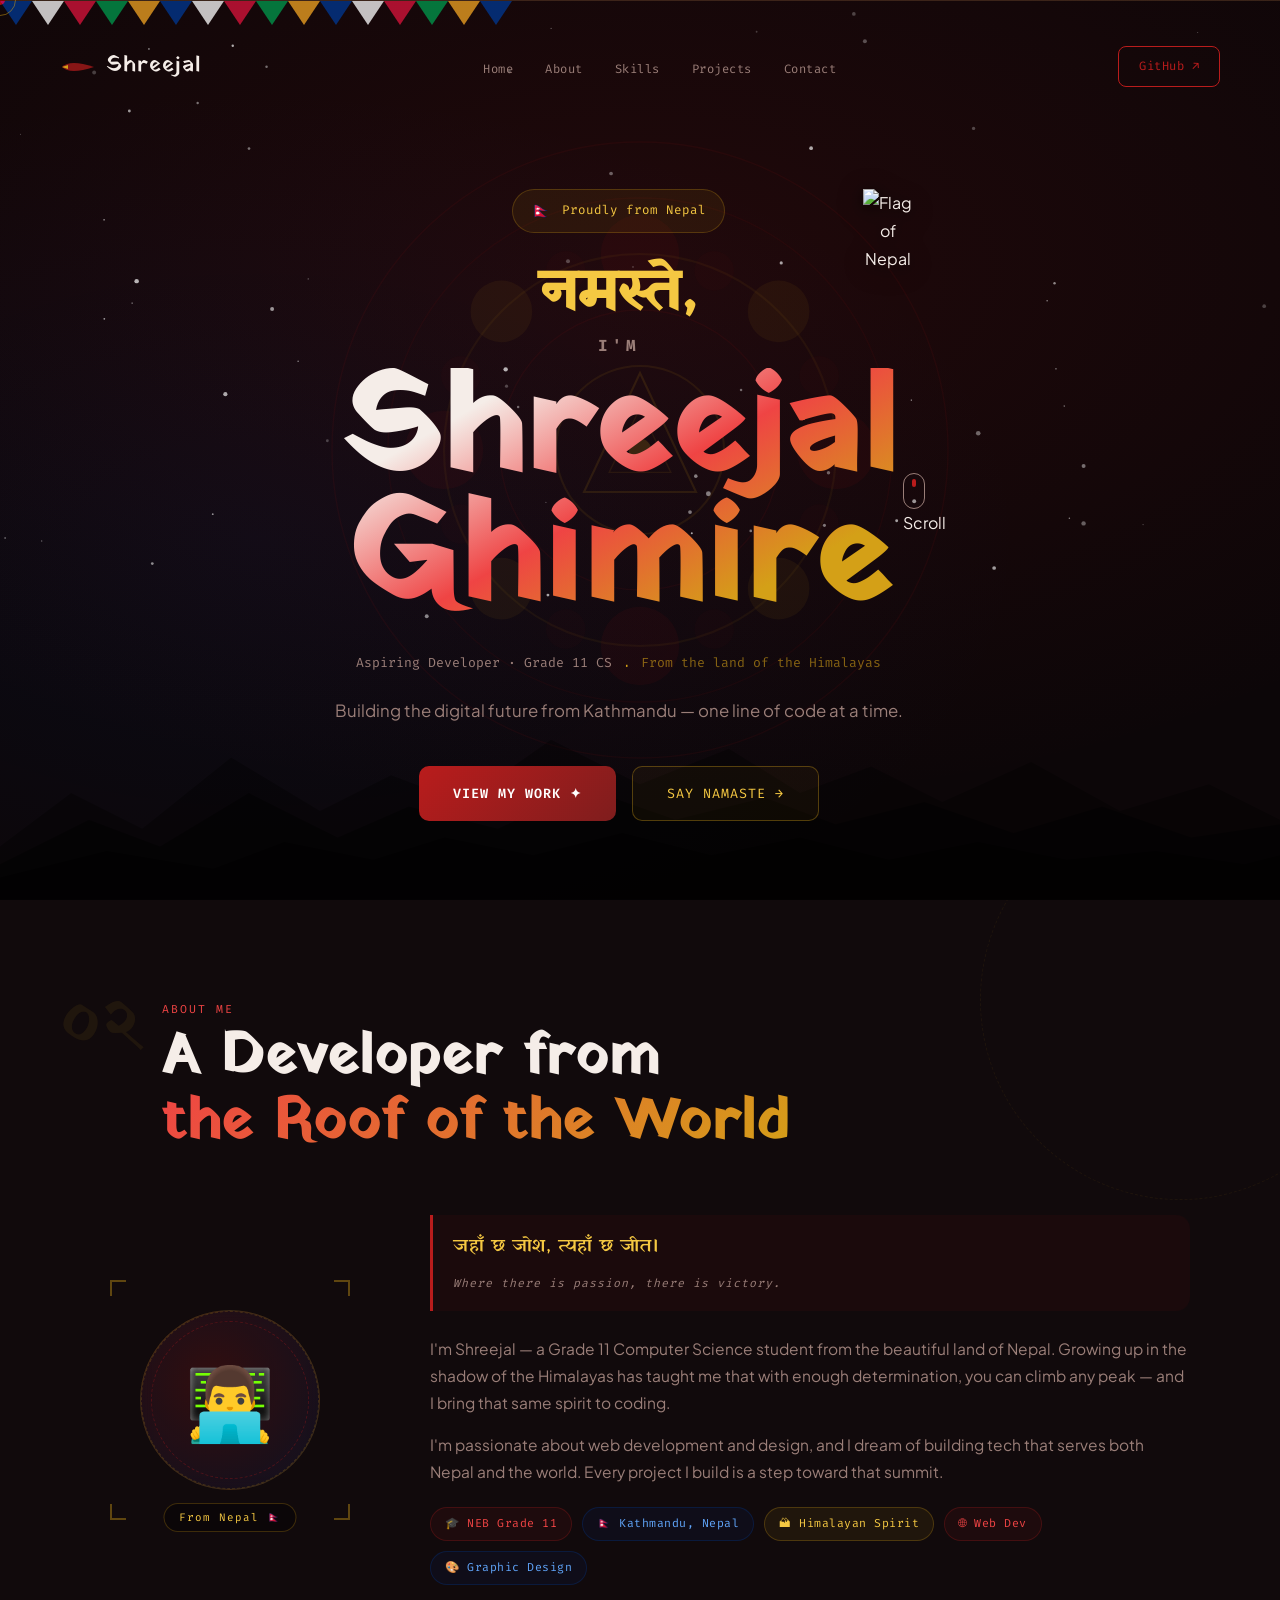
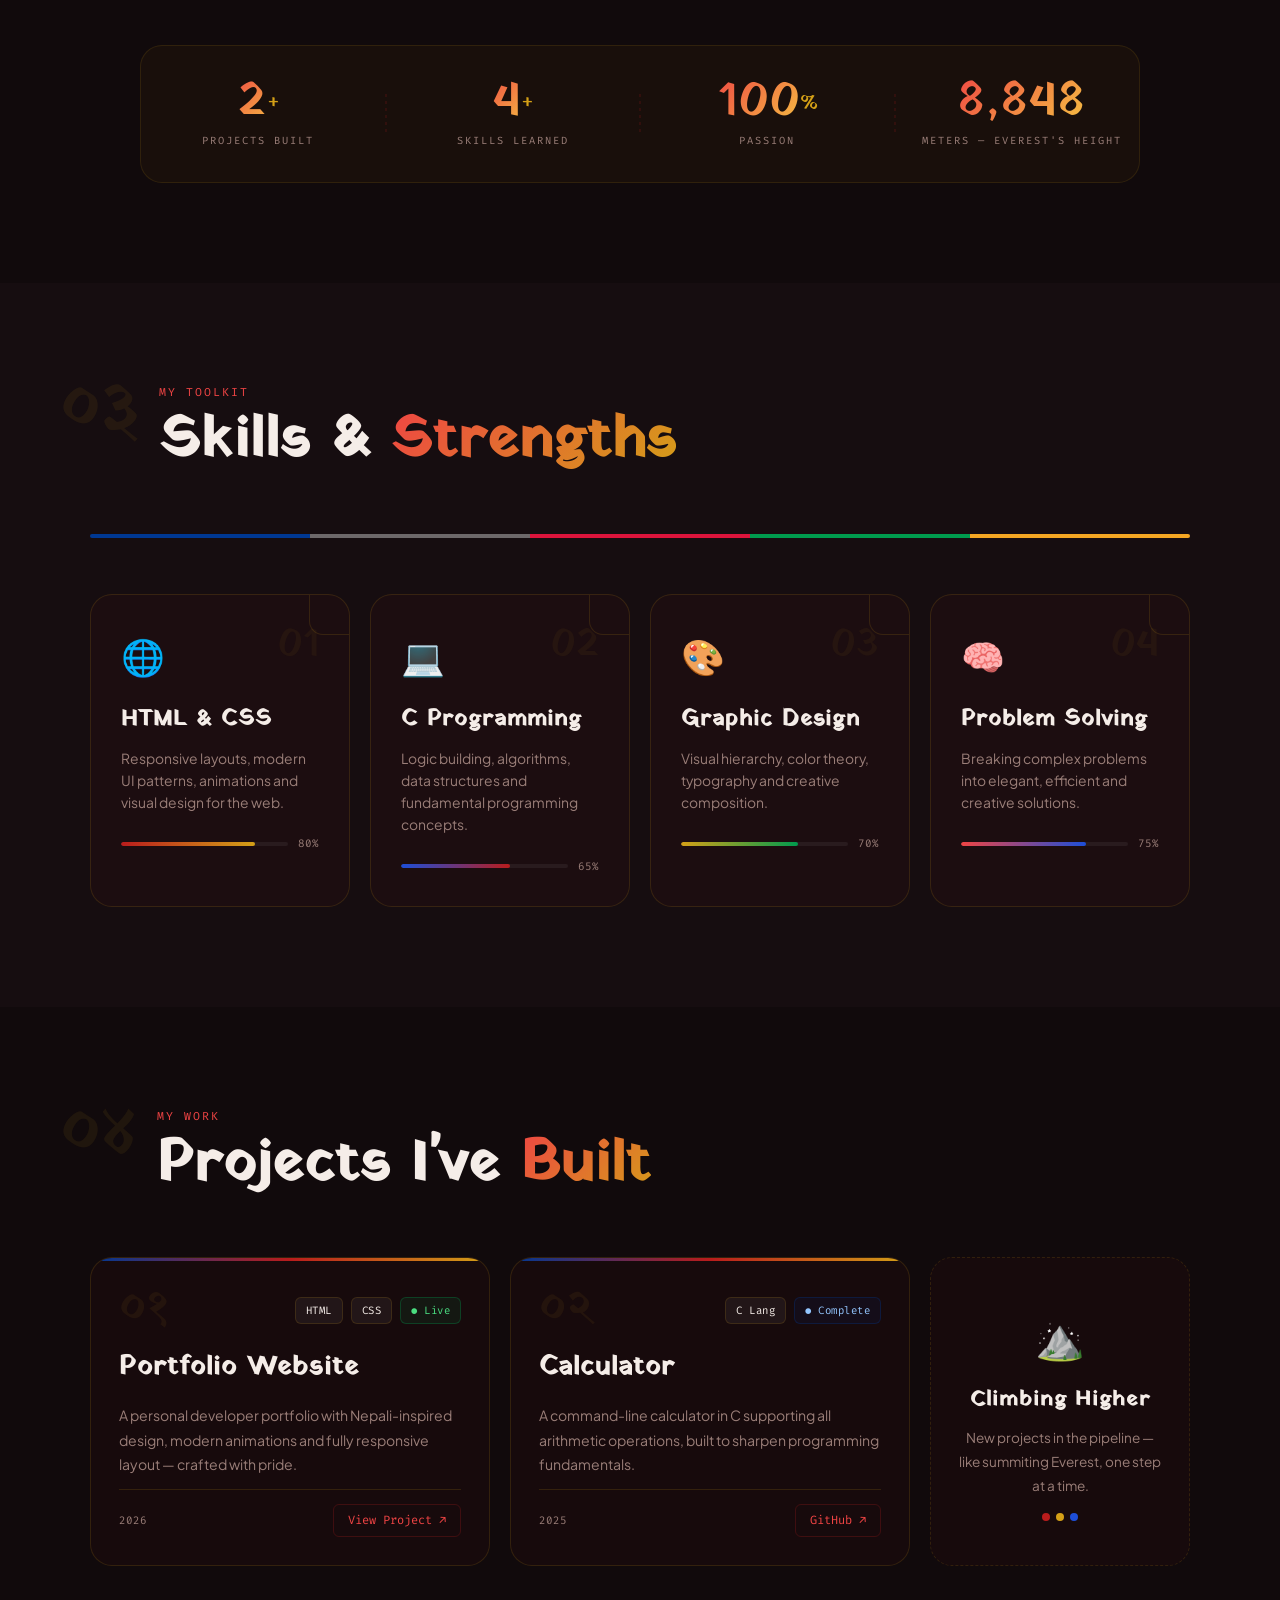
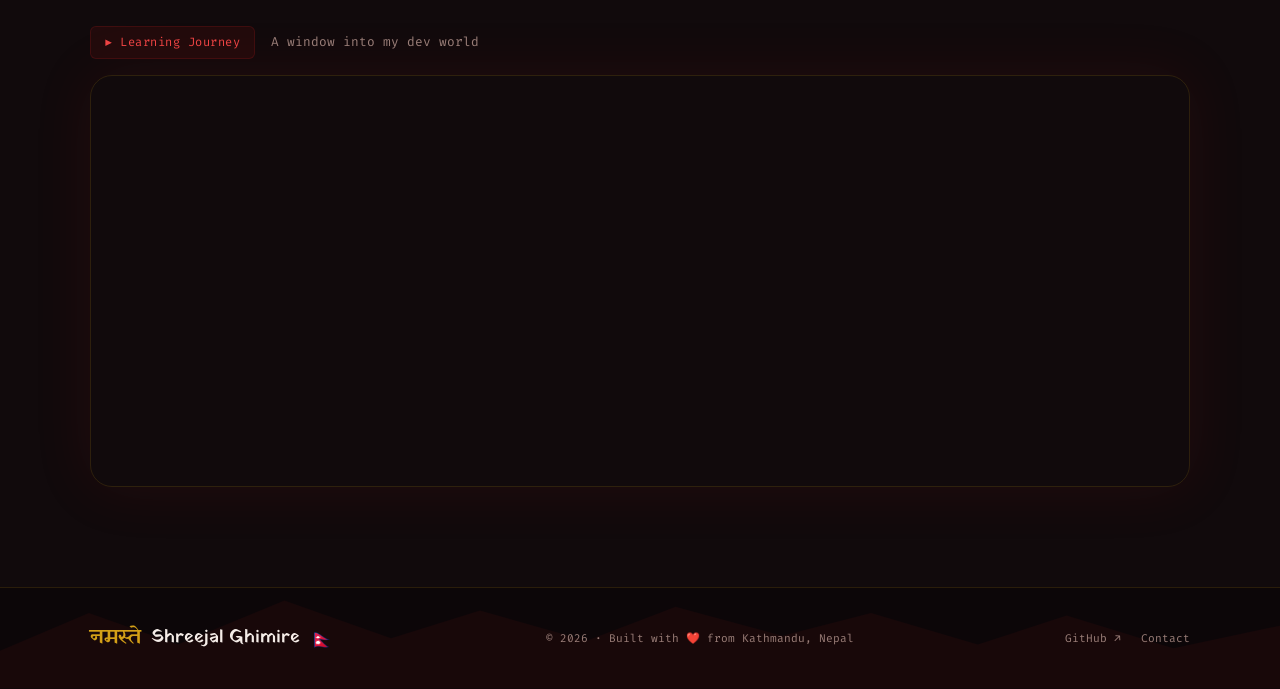
==== commit 71a75d09: "Update index.html" ====
--- a/index.html
+++ b/index.html
@@ -130,14 +130,7 @@
 
     <!-- Nepal flag shape -->
     <div class="mini-flag" title="Nepal 🇳🇵">
-      <svg viewBox="0 0 30 36" xmlns="http://www.w3.org/2000/svg">
-        <polygon points="0,0 24,12 0,24" fill="#003893"/>
-        <polygon points="0,24 28,36 0,36" fill="#003893"/>
-        <polygon points="2,2 22,12 2,22" fill="#DC143C"/>
-        <polygon points="2,23 26,34 2,34" fill="#DC143C"/>
-        <circle cx="10" cy="12" r="3" fill="white" opacity=".7"/>
-        <polygon points="10,5 11.5,10 7,8.5 13,8.5 8.5,10" fill="white" opacity=".6"/>
-      </svg>
+      <img src="https://upload.wikimedia.org/wikipedia/commons/9/9b/Flag_of_Nepal.svg" alt="Flag of Nepal" style="width:30px;height:auto;filter:drop-shadow(0 2px 6px rgba(0,0,0,.4));"/>
     </div>
   </div>
 
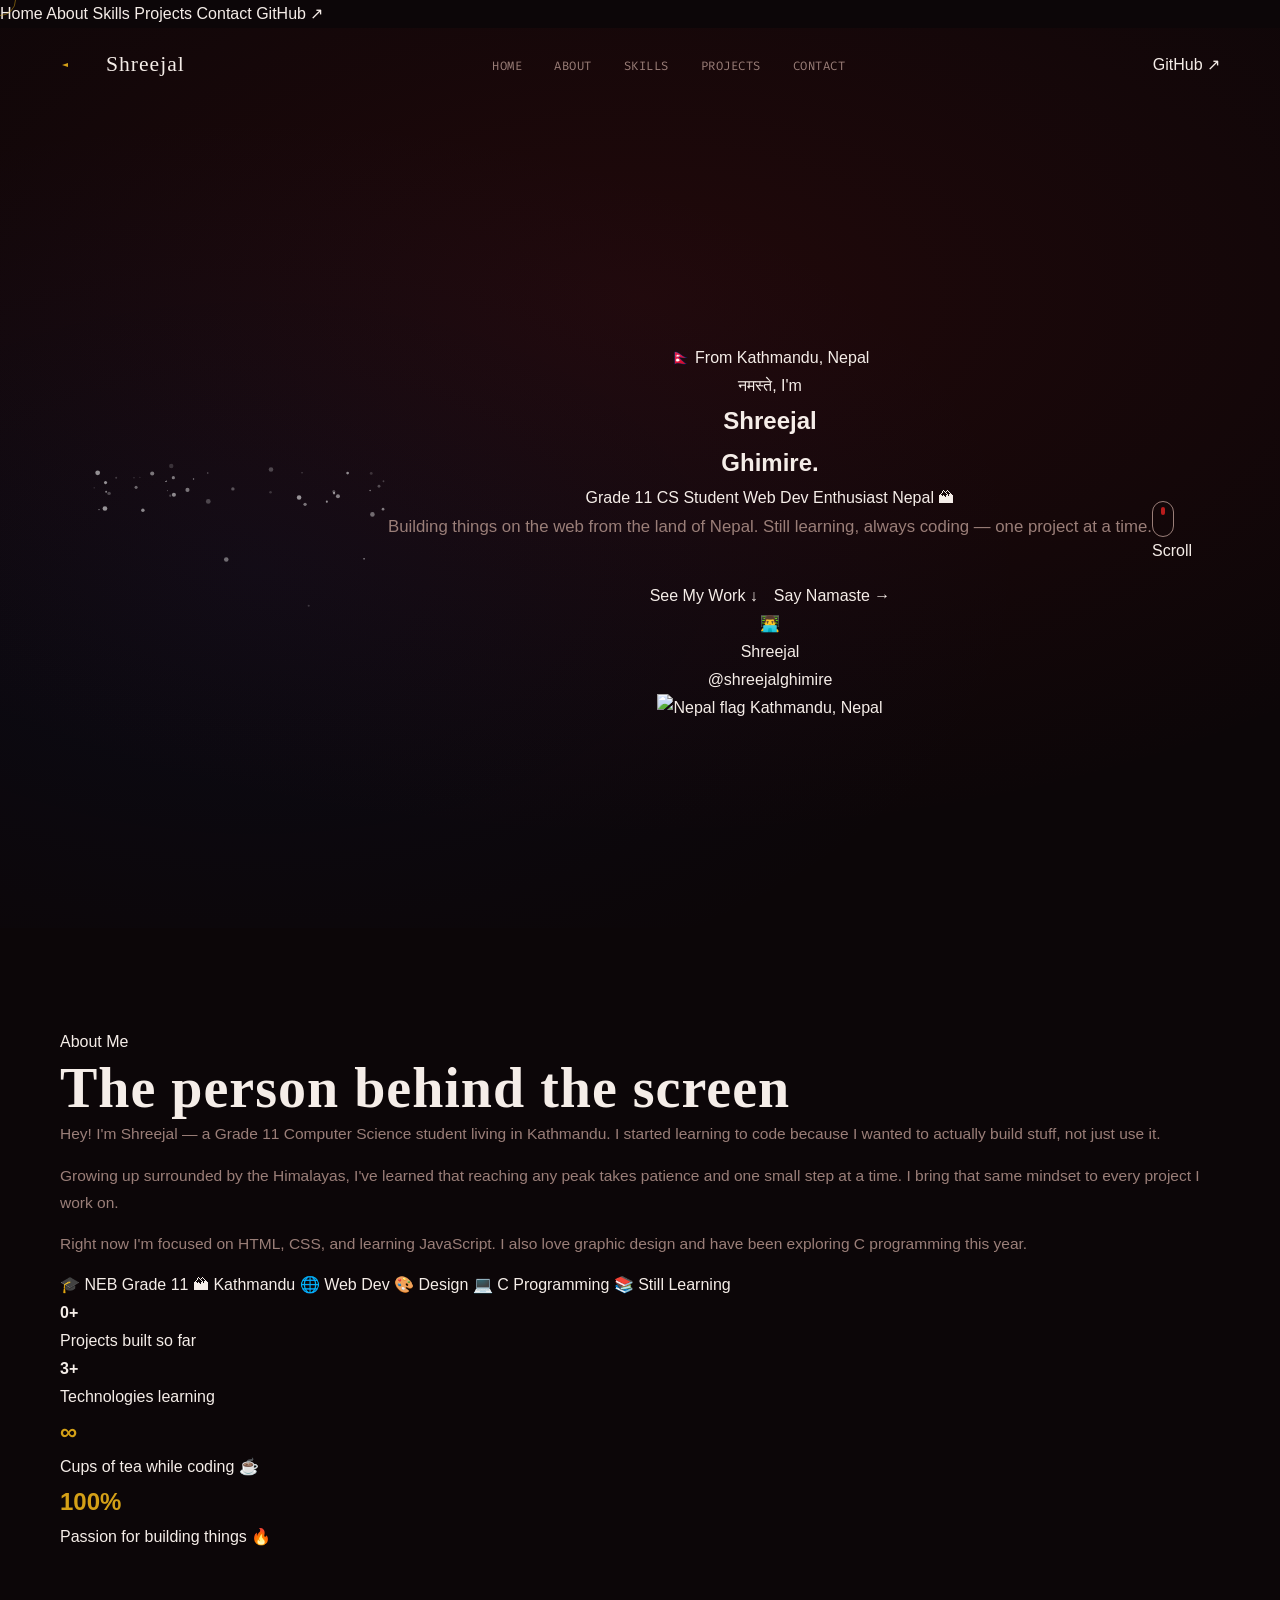
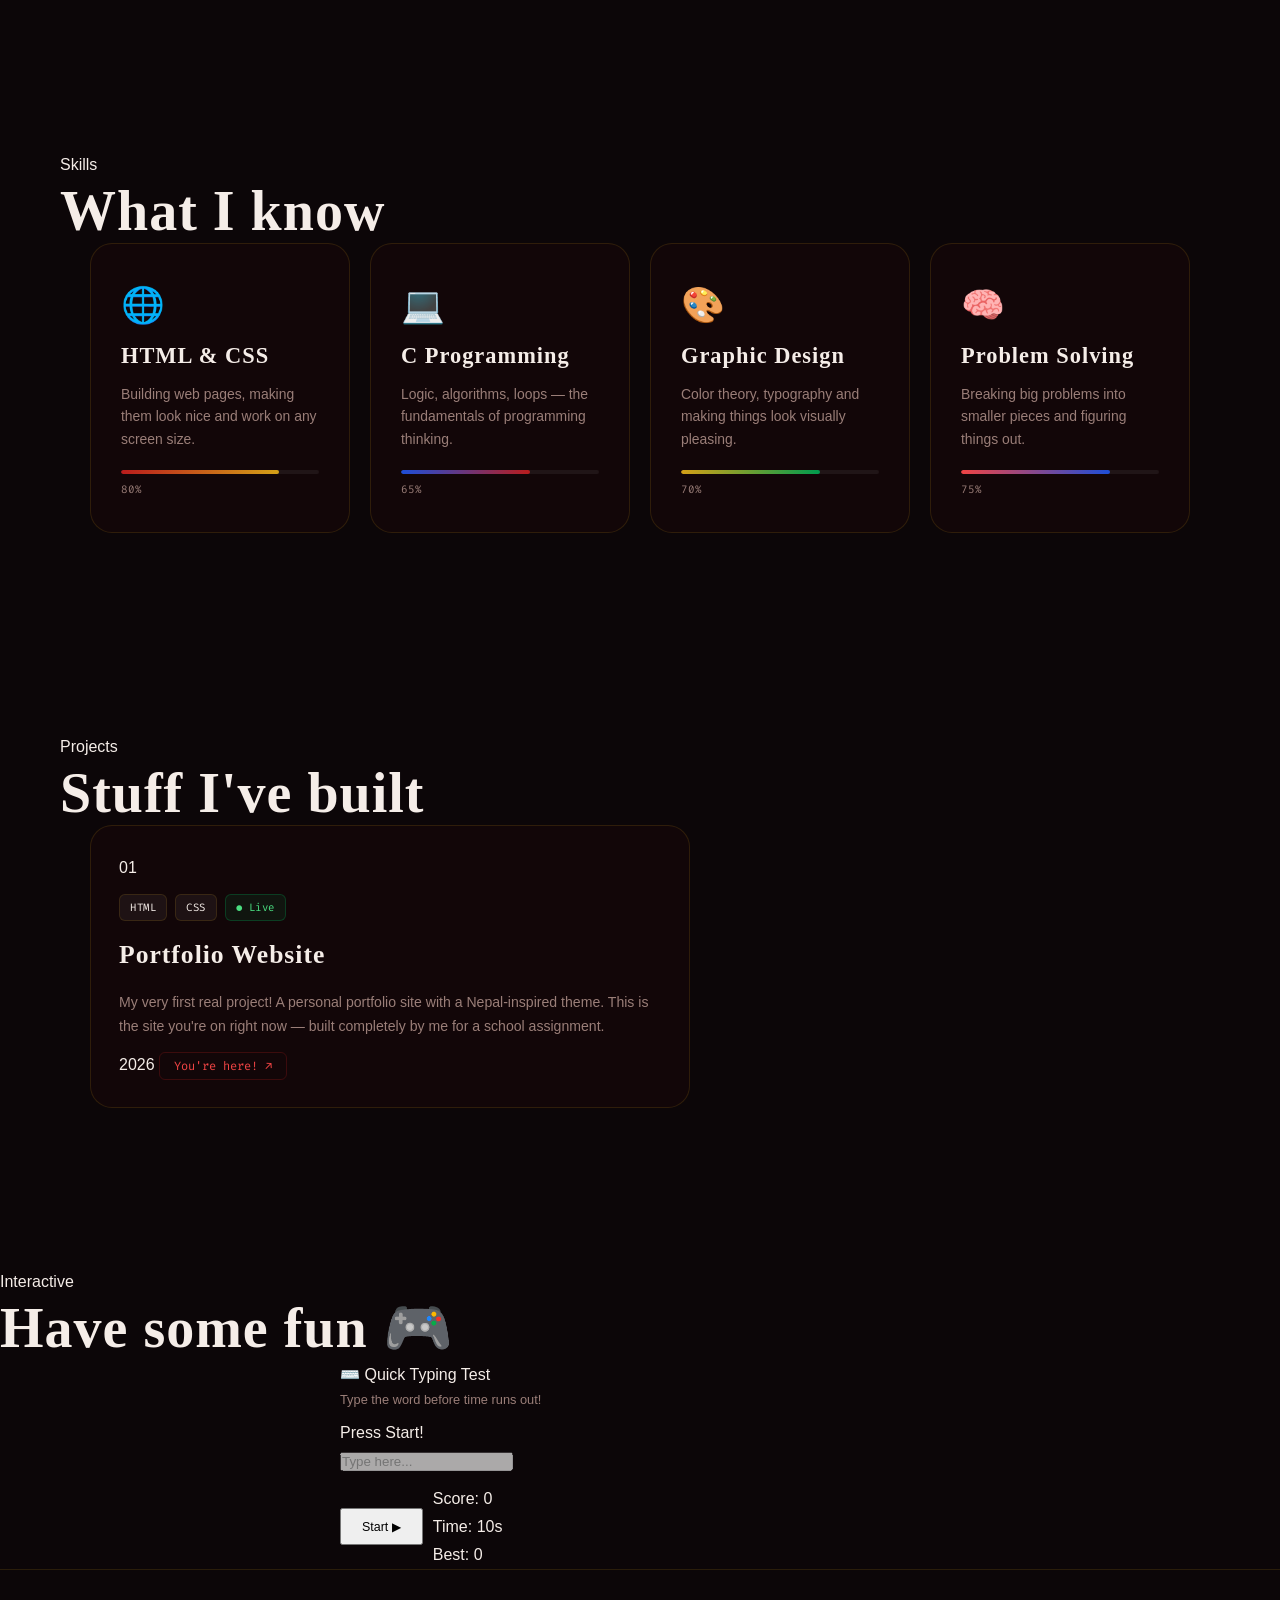
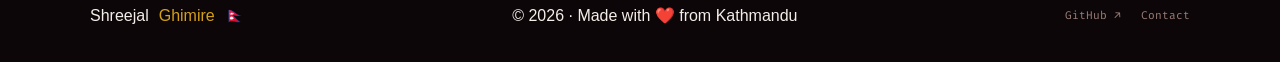
==== commit 1d8e7bbb: "Update index.html" ====
--- a/index.html
+++ b/index.html
@@ -3,385 +3,261 @@
 <head>
   <meta charset="UTF-8"/>
   <meta name="viewport" content="width=device-width, initial-scale=1.0"/>
-  <title>Shreejal Ghimire | Developer from Nepal 🇳🇵</title>
+  <title>Shreejal Ghimire | Grade 11 Developer 🇳🇵</title>
   <link rel="preconnect" href="https://fonts.googleapis.com"/>
   <link rel="preconnect" href="https://fonts.gstatic.com" crossorigin/>
-  <link href="https://fonts.googleapis.com/css2?family=Yatra+One&family=Tiro+Devanagari+Sanskrit:ital@0;1&family=Plus+Jakarta+Sans:wght@300;400;500;600;700&family=Fira+Code:wght@400;600&display=swap" rel="stylesheet"/>
+  <link href="https://fonts.googleapis.com/css2?family=Space+Grotesk:wght@300;400;500;600;700&family=Caveat:wght@400;600;700&family=Fira+Code:wght@400;500&display=swap" rel="stylesheet"/>
   <link rel="stylesheet" href="style.css"/>
 </head>
 <body>
 
-<!-- ░░ MOUNTAIN CANVAS ░░ -->
-<canvas id="mountainCanvas"></canvas>
-
-<!-- ░░ PRAYER FLAGS ░░ -->
+<!-- CUSTOM CURSOR -->
+<div class="cursor-dot" id="cursorDot"></div>
+<div class="cursor-ring" id="cursorRing"></div>
+
+<!-- PRAYER FLAGS -->
 <div class="prayer-flags" id="prayerFlags"></div>
 
-<!-- ░░ CUSTOM CURSOR ░░ -->
-<div class="cursor" id="cursor"></div>
-<div class="cursor-ring" id="cursorRing"></div>
-
-<!-- ░░░░░░░░░ NAVBAR ░░░░░░░░░ -->
+<!-- NAVBAR -->
 <nav class="navbar" id="navbar">
   <a href="#home" class="nav-logo">
-    <svg class="logo-khukuri" viewBox="0 0 36 20" fill="none">
-      <path d="M2 10 Q10 2 34 10 Q10 18 2 10Z" fill="var(--crimson)" opacity=".7"/>
+    <svg class="logo-khukuri" viewBox="0 0 36 20" fill="none" xmlns="http://www.w3.org/2000/svg">
+      <path d="M2 10 Q10 2 34 10 Q10 18 2 10Z" fill="var(--red)" opacity=".8"/>
       <path d="M2 10 L8 8 L8 12Z" fill="var(--gold)"/>
     </svg>
     <span>Shreejal</span>
   </a>
   <ul class="nav-links">
-    <li><a href="#home">Home</a></li>
-    <li><a href="#about">About</a></li>
-    <li><a href="#skills">Skills</a></li>
-    <li><a href="#projects">Projects</a></li>
-    <li><a href="contact.html">Contact</a></li>
+    <li><a href="#home">HOME</a></li>
+    <li><a href="#about">ABOUT</a></li>
+    <li><a href="#skills">SKILLS</a></li>
+    <li><a href="#projects">PROJECTS</a></li>
+    <li><a href="contact.html">CONTACT</a></li>
   </ul>
-  <a href="https://github.com/shreejalghimire" target="_blank" class="nav-cta">GitHub ↗</a>
+  <a href="https://github.com/shreejalghimire" target="_blank" class="nav-gh">GitHub ↗</a>
   <button class="hamburger" id="hamburger" aria-label="Menu">
     <span></span><span></span><span></span>
   </button>
 </nav>
 
 <!-- MOBILE MENU -->
-<div class="mob-overlay" id="mobOverlay">
-  <button class="mob-close" id="mobClose">✕</button>
-  <div class="mob-mandala"></div>
-  <nav class="mob-nav">
-    <a href="#home"     onclick="closeMob()">Home</a>
-    <a href="#about"    onclick="closeMob()">About</a>
-    <a href="#skills"   onclick="closeMob()">Skills</a>
-    <a href="#projects" onclick="closeMob()">Projects</a>
-    <a href="contact.html">Contact</a>
-    <a href="https://github.com/shreejalghimire" target="_blank">GitHub ↗</a>
-  </nav>
+<div class="mob-menu" id="mobMenu">
+  <a href="#home"     onclick="closeMob()">Home</a>
+  <a href="#about"    onclick="closeMob()">About</a>
+  <a href="#skills"   onclick="closeMob()">Skills</a>
+  <a href="#projects" onclick="closeMob()">Projects</a>
+  <a href="contact.html">Contact</a>
+  <a href="https://github.com/shreejalghimire" target="_blank">GitHub ↗</a>
 </div>
 
-<!-- ░░░░░░░░░ HERO ░░░░░░░░░ -->
+<!-- ░░ HERO ░░ -->
 <section id="home" class="hero">
-
-  <!-- Mandala background -->
-  <div class="mandala-bg">
-    <svg viewBox="0 0 500 500" xmlns="http://www.w3.org/2000/svg" class="mandala-svg">
-      <g transform="translate(250,250)">
-        <!-- Concentric rings -->
-        <circle r="220" fill="none" stroke="rgba(185,28,28,.12)" stroke-width="1"/>
-        <circle r="180" fill="none" stroke="rgba(185,28,28,.1)" stroke-width="1"/>
-        <circle r="140" fill="none" stroke="rgba(212,160,23,.1)" stroke-width="1.5"/>
-        <circle r="100" fill="none" stroke="rgba(185,28,28,.12)" stroke-width="1"/>
-        <circle r="60"  fill="none" stroke="rgba(212,160,23,.15)" stroke-width="1.5"/>
-        <!-- 16-petal flower -->
-        <g opacity=".1">
-          <circle cx="0" cy="-140" r="28" fill="var(--crimson)"/>
-          <circle cx="0" cy="140"  r="28" fill="var(--crimson)"/>
-          <circle cx="-140" cy="0" r="28" fill="var(--crimson)"/>
-          <circle cx="140"  cy="0" r="28" fill="var(--crimson)"/>
-          <circle cx="-99"  cy="-99" r="22" fill="var(--gold)"/>
-          <circle cx="99"   cy="-99" r="22" fill="var(--gold)"/>
-          <circle cx="-99"  cy="99"  r="22" fill="var(--gold)"/>
-          <circle cx="99"   cy="99"  r="22" fill="var(--gold)"/>
-          <circle cx="-53"  cy="-128" r="14" fill="var(--crimson)" opacity=".5"/>
-          <circle cx="53"   cy="-128" r="14" fill="var(--crimson)" opacity=".5"/>
-          <circle cx="-128" cy="-53"  r="14" fill="var(--crimson)" opacity=".5"/>
-          <circle cx="-128" cy="53"   r="14" fill="var(--crimson)" opacity=".5"/>
-          <circle cx="53"   cy="128"  r="14" fill="var(--crimson)" opacity=".5"/>
-          <circle cx="-53"  cy="128"  r="14" fill="var(--crimson)" opacity=".5"/>
-          <circle cx="128"  cy="-53"  r="14" fill="var(--crimson)" opacity=".5"/>
-          <circle cx="128"  cy="53"   r="14" fill="var(--crimson)" opacity=".5"/>
-        </g>
-        <!-- Triangle pointing up (like flag pennon) -->
-        <polygon points="0,-55 40,30 -40,30" fill="none" stroke="rgba(212,160,23,.2)" stroke-width="1.5"/>
-        <polygon points="0,-30 22,16 -22,16" fill="none" stroke="rgba(212,160,23,.15)" stroke-width="1"/>
-        <!-- Sun dot -->
-        <circle r="8" fill="rgba(212,160,23,.3)"/>
-      </g>
-    </svg>
-  </div>
-
-  <!-- Snow particles -->
-  <canvas id="snowCanvas" class="snow-canvas"></canvas>
+  <canvas id="snowCanvas"></canvas>
 
   <div class="hero-content">
-    <div class="hero-flag-badge">
-      <span class="flag-icon">🇳🇵</span>
-      <span>Proudly from Nepal</span>
-    </div>
-
-    <h1 class="hero-title">
-      <span class="ht-namaste">नमस्ते,</span>
-      <span class="ht-iam">I'm</span>
-      <span class="ht-name">Shreejal<br/>Ghimire</span>
-    </h1>
-
-    <div class="hero-tagline">
-      <span class="htag-line">Aspiring Developer · Grade 11 CS</span>
-      <span class="htag-sep">·</span>
-      <span class="htag-np">From the land of the Himalayas</span>
-    </div>
-
-    <p class="hero-desc">
-      Building the digital future from Kathmandu — one line of code at a time.
-    </p>
-
-    <div class="hero-btns">
-      <a href="#projects" class="btn-primary">View My Work ✦</a>
-      <a href="contact.html" class="btn-outline">Say Namaste →</a>
-    </div>
-
-    <!-- Nepal flag shape -->
-    <div class="mini-flag" title="Nepal 🇳🇵">
-      <img src="https://upload.wikimedia.org/wikipedia/commons/9/9b/Flag_of_Nepal.svg" alt="Flag of Nepal" style="width:30px;height:auto;filter:drop-shadow(0 2px 6px rgba(0,0,0,.4));"/>
-    </div>
-  </div>
-
-  <!-- Mountain silhouette at bottom -->
-  <div class="mountain-silhouette">
-    <svg viewBox="0 0 1440 200" preserveAspectRatio="none" xmlns="http://www.w3.org/2000/svg">
-      <path d="M0,200 L0,140 L80,80 L160,120 L260,40 L360,100 L440,60 L520,90 L620,20 L720,70 L820,30 L900,80 L980,50 L1060,90 L1160,45 L1260,100 L1360,70 L1440,110 L1440,200 Z" fill="rgba(0,0,0,.35)"/>
-      <path d="M0,200 L0,160 L100,110 L180,140 L280,80 L380,130 L460,95 L560,120 L660,75 L760,110 L860,85 L940,115 L1040,90 L1140,125 L1240,95 L1340,130 L1440,115 L1440,200 Z" fill="rgba(0,0,0,.45)"/>
-      <path d="M0,200 L0,175 L120,145 L240,165 L320,135 L420,155 L500,130 L600,150 L700,125 L800,150 L900,130 L1000,155 L1100,135 L1200,155 L1300,145 L1400,160 L1440,150 L1440,200 Z" fill="rgba(0,0,0,.6)"/>
-    </svg>
-  </div>
-
-  <div class="hero-scroll-hint">
+    <div class="hero-left">
+      <div class="hero-badge">🇳🇵 From Kathmandu, Nepal</div>
+
+      <span class="hero-greeting">नमस्ते, I'm</span>
+      <h1 class="hero-name">
+        Shreejal<br/>
+        <span class="red">Ghimire.</span>
+      </h1>
+
+      <div class="hero-role">
+        <span class="role-dot"></span>
+        Grade 11 CS Student
+        <span class="role-dot"></span>
+        Web Dev Enthusiast
+        <span class="role-dot"></span>
+        Nepal 🏔
+      </div>
+
+      <p class="hero-desc">
+        Building things on the web from the land of Nepal. Still learning, always coding — one project at a time.
+      </p>
+
+      <div class="hero-btns">
+        <a href="#projects" class="btn-red">See My Work ↓</a>
+        <a href="contact.html" class="btn-ghost">Say Namaste →</a>
+      </div>
+    </div>
+
+    <div class="hero-right">
+      <div class="avatar-card" id="avatarCard">
+        <div class="av-card-corner tl"></div>
+        <div class="av-card-corner tr"></div>
+        <div class="av-card-corner bl"></div>
+        <div class="av-card-corner br"></div>
+        <span class="av-emoji" id="avEmoji">👨‍💻</span>
+        <div class="av-name">Shreejal</div>
+        <span class="av-tag">@shreejalghimire</span>
+        <div class="av-np">
+          <img src="https://upload.wikimedia.org/wikipedia/commons/9/9b/Flag_of_Nepal.svg" style="width:18px;height:auto;" alt="Nepal flag"/>
+          Kathmandu, Nepal
+        </div>
+      </div>
+    </div>
+  </div>
+
+  <!-- scroll hint -->
+  <div class="scroll-hint">
     <div class="scroll-track"><div class="scroll-thumb"></div></div>
     <span>Scroll</span>
   </div>
+
+  <!-- mountain silhouette -->
+  <div class="mtn-silhouette">
+    <svg viewBox="0 0 1440 160" preserveAspectRatio="none" xmlns="http://www.w3.org/2000/svg">
+      <path d="M0,160 L0,110 L90,60 L180,95 L280,35 L380,80 L460,50 L540,75 L640,20 L740,60 L840,28 L920,65 L1000,42 L1080,75 L1180,38 L1280,80 L1380,55 L1440,80 L1440,160Z" fill="rgba(0,0,0,0.35)"/>
+      <path d="M0,160 L0,130 L120,95 L220,120 L320,75 L420,110 L520,85 L620,108 L720,72 L820,100 L920,80 L1020,105 L1120,85 L1220,112 L1320,90 L1440,108 L1440,160Z" fill="rgba(0,0,0,0.5)"/>
+      <path d="M0,160 L0,148 L180,128 L360,145 L540,122 L720,140 L900,125 L1080,142 L1260,130 L1440,140 L1440,160Z" fill="rgba(0,0,0,0.65)"/>
+    </svg>
+  </div>
 </section>
 
-<!-- ░░░░░░░░░ ABOUT ░░░░░░░░░ -->
-<section id="about" class="section about-section">
-  <div class="sec-mandala-accent"></div>
-
-  <div class="sec-header reveal">
-    <span class="sec-num-np">०२</span>
-    <div>
-      <p class="sec-eyebrow">About Me</p>
-      <h2 class="sec-title">A Developer from<br/><em>the Roof of the World</em></h2>
-    </div>
-  </div>
-
-  <div class="about-layout">
-    <div class="about-visual reveal">
-      <div class="av-frame">
-        <div class="av-inner">
-          <span class="av-emoji">👨‍💻</span>
-          <div class="av-spin-ring"></div>
-          <div class="av-dotted-ring"></div>
+<!-- ░░ ABOUT ░░ -->
+<section id="about" class="section section-bg2">
+  <div class="sec-label">About Me</div>
+  <h2 class="sec-title reveal">The <span>person</span> behind the screen</h2>
+
+  <div class="color-bar">
+    <span class="cb-b"></span><span class="cb-w"></span><span class="cb-r"></span><span class="cb-g"></span><span class="cb-y"></span>
+  </div>
+
+  <div class="about-grid">
+    <div class="about-text reveal">
+      <p>Hey! I'm Shreejal — a Grade 11 Computer Science student living in Kathmandu. I started learning to code because I wanted to actually build stuff, not just use it.</p>
+      <p>Growing up surrounded by the Himalayas, I've learned that reaching any peak takes patience and one small step at a time. I bring that same mindset to every project I work on.</p>
+      <p>Right now I'm focused on HTML, CSS, and learning JavaScript. I also love graphic design and have been exploring C programming this year.</p>
+      <div class="about-tags">
+        <span class="atag">🎓 NEB Grade 11</span>
+        <span class="atag">🏔 Kathmandu</span>
+        <span class="atag">🌐 Web Dev</span>
+        <span class="atag">🎨 Design</span>
+        <span class="atag">💻 C Programming</span>
+        <span class="atag">📚 Still Learning</span>
+      </div>
+    </div>
+
+    <div class="about-fun reveal d2">
+      <div class="fun-card">
+        <h4 id="cnt1">0</h4>
+        <p>Projects built so far</p>
+      </div>
+      <div class="fun-card">
+        <h4 id="cnt2">0</h4>
+        <p>Technologies learning</p>
+      </div>
+      <div class="fun-card">
+        <h4 style="font-size:1.5rem;color:var(--gold);">∞</h4>
+        <p>Cups of tea while coding ☕</p>
+      </div>
+      <div class="fun-card">
+        <h4 style="font-size:1.5rem;color:var(--gold);">100%</h4>
+        <p>Passion for building things 🔥</p>
+      </div>
+    </div>
+  </div>
+</section>
+
+<!-- ░░ SKILLS ░░ -->
+<section id="skills" class="section">
+  <div class="sec-label">Skills</div>
+  <h2 class="sec-title reveal">What I <span>know</span></h2>
+
+  <div class="skills-grid">
+    <div class="sk-card reveal d1">
+      <span class="sk-icon">🌐</span>
+      <h3>HTML & CSS</h3>
+      <p>Building web pages, making them look nice and work on any screen size.</p>
+      <div class="sk-bar"><div class="sk-fill sk-fill-1" data-w="80"></div></div>
+      <span class="sk-pct">80%</span>
+    </div>
+    <div class="sk-card reveal d2">
+      <span class="sk-icon">💻</span>
+      <h3>C Programming</h3>
+      <p>Logic, algorithms, loops — the fundamentals of programming thinking.</p>
+      <div class="sk-bar"><div class="sk-fill sk-fill-2" data-w="65"></div></div>
+      <span class="sk-pct">65%</span>
+    </div>
+    <div class="sk-card reveal d3">
+      <span class="sk-icon">🎨</span>
+      <h3>Graphic Design</h3>
+      <p>Color theory, typography and making things look visually pleasing.</p>
+      <div class="sk-bar"><div class="sk-fill sk-fill-3" data-w="70"></div></div>
+      <span class="sk-pct">70%</span>
+    </div>
+    <div class="sk-card reveal d4">
+      <span class="sk-icon">🧠</span>
+      <h3>Problem Solving</h3>
+      <p>Breaking big problems into smaller pieces and figuring things out.</p>
+      <div class="sk-bar"><div class="sk-fill sk-fill-4" data-w="75"></div></div>
+      <span class="sk-pct">75%</span>
+    </div>
+  </div>
+</section>
+
+<!-- ░░ PROJECTS ░░ -->
+<section id="projects" class="section section-bg2">
+  <div class="sec-label">Projects</div>
+  <h2 class="sec-title reveal">Stuff I've <span>built</span></h2>
+
+  <div class="color-bar">
+    <span class="cb-b"></span><span class="cb-w"></span><span class="cb-r"></span><span class="cb-g"></span><span class="cb-y"></span>
+  </div>
+
+  <div class="projects-grid" style="grid-template-columns:minmax(280px,600px);">
+    <div class="proj-card reveal d1">
+      <span class="proj-num">01</span>
+      <div class="proj-tags">
+        <span class="ptag">HTML</span>
+        <span class="ptag">CSS</span>
+        <span class="ptag live">● Live</span>
+      </div>
+      <h3>Portfolio Website</h3>
+      <p>My very first real project! A personal portfolio site with a Nepal-inspired theme. This is the site you're on right now — built completely by me for a school assignment.</p>
+      <div class="proj-footer">
+        <span class="proj-yr">2026</span>
+        <a href="#" class="proj-link">You're here! ↗</a>
+      </div>
+    </div>
+  </div>
+</section>
+
+<!-- ░░ FUN ZONE ░░ -->
+<section class="fun-section">
+  <div class="sec-label">Interactive</div>
+  <h2 class="sec-title reveal">Have some <span>fun</span> 🎮</h2>
+
+  <div class="fun-grid" style="grid-template-columns:1fr;max-width:600px;margin:0 auto;">
+
+    <!-- Typing Speed mini-game -->
+    <div class="typing-game reveal d1">
+      <div class="game-title">⌨️ Quick Typing Test</div>
+      <p style="font-size:0.8rem;color:var(--muted);margin-bottom:8px;">Type the word before time runs out!</p>
+      <div class="word-display" id="wordDisplay">Press Start!</div>
+      <input class="type-input" id="typeInput" placeholder="Type here..." disabled/>
+      <div style="display:flex;gap:10px;margin-top:10px;align-items:center;flex-wrap:wrap;">
+        <button class="btn-red" id="startBtn" style="padding:9px 20px;font-size:0.78rem;">Start ▶</button>
+        <div class="game-stats">
+          <div>Score: <span id="gameScore">0</span></div>
+          <div>Time: <span id="gameTime">10</span>s</div>
+          <div>Best: <span id="gameBest">0</span></div>
         </div>
-        <div class="av-label">From Nepal 🇳🇵</div>
-        <!-- Nepali geometric corners -->
-        <div class="corner-tl"></div>
-        <div class="corner-tr"></div>
-        <div class="corner-bl"></div>
-        <div class="corner-br"></div>
-      </div>
-    </div>
-
-    <div class="about-text reveal delay-2">
-      <blockquote class="np-quote">
-        <span class="np-script">जहाँ छ जोश, त्यहाँ छ जीत।</span>
-        <span class="np-translation">Where there is passion, there is victory.</span>
-      </blockquote>
-
-      <p>I'm Shreejal — a Grade 11 Computer Science student from the beautiful land of Nepal. Growing up in the shadow of the Himalayas has taught me that with enough determination, you can climb any peak — and I bring that same spirit to coding.</p>
-      <p>I'm passionate about web development and design, and I dream of building tech that serves both Nepal and the world. Every project I build is a step toward that summit.</p>
-
-      <div class="about-chips">
-        <span class="chip chip-red">🎓 NEB Grade 11</span>
-        <span class="chip chip-blue">🇳🇵 Kathmandu, Nepal</span>
-        <span class="chip chip-gold">🏔 Himalayan Spirit</span>
-        <span class="chip chip-red">🌐 Web Dev</span>
-        <span class="chip chip-blue">🎨 Graphic Design</span>
-      </div>
-    </div>
-  </div>
-
-  <div class="stats-band reveal delay-3">
-    <div class="sb-item">
-      <span class="sb-num" data-target="2">0</span><sup>+</sup>
-      <span class="sb-lbl">Projects Built</span>
-    </div>
-    <div class="sb-sep">
-      <svg viewBox="0 0 20 40" width="20"><path d="M10 0 L10 40" stroke="rgba(185,28,28,.3)" stroke-dasharray="3 4"/></svg>
-    </div>
-    <div class="sb-item">
-      <span class="sb-num" data-target="4">0</span><sup>+</sup>
-      <span class="sb-lbl">Skills Learned</span>
-    </div>
-    <div class="sb-sep">
-      <svg viewBox="0 0 20 40" width="20"><path d="M10 0 L10 40" stroke="rgba(185,28,28,.3)" stroke-dasharray="3 4"/></svg>
-    </div>
-    <div class="sb-item">
-      <span class="sb-num" data-target="100">0</span><sup>%</sup>
-      <span class="sb-lbl">Passion</span>
-    </div>
-    <div class="sb-sep">
-      <svg viewBox="0 0 20 40" width="20"><path d="M10 0 L10 40" stroke="rgba(185,28,28,.3)" stroke-dasharray="3 4"/></svg>
-    </div>
-    <div class="sb-item">
-      <span class="sb-num" data-target="8848">0</span>
-      <span class="sb-lbl">Meters — Everest's Height</span>
-    </div>
+      </div>
+    </div>
+
   </div>
 </section>
 
-<!-- ░░░░░░░░░ SKILLS ░░░░░░░░░ -->
-<section id="skills" class="section skills-section">
-  <div class="sec-header reveal">
-    <span class="sec-num-np">०३</span>
-    <div>
-      <p class="sec-eyebrow">My Toolkit</p>
-      <h2 class="sec-title">Skills &amp; <em>Strengths</em></h2>
-    </div>
-  </div>
-
-  <div class="prayer-color-bar">
-    <span class="pcb blue"></span>
-    <span class="pcb white"></span>
-    <span class="pcb red"></span>
-    <span class="pcb green"></span>
-    <span class="pcb yellow"></span>
-  </div>
-
-  <div class="skills-grid">
-    <div class="sk-card reveal delay-1" data-tilt>
-      <div class="sk-corner-motif"></div>
-      <div class="sk-top">
-        <span class="sk-icon">🌐</span>
-        <span class="sk-badge">01</span>
-      </div>
-      <h3>HTML &amp; CSS</h3>
-      <p>Responsive layouts, modern UI patterns, animations and visual design for the web.</p>
-      <div class="sk-bar-wrap">
-        <div class="sk-bar"><div class="sk-fill sk-fill-1" data-w="80"></div></div>
-        <span class="sk-pct">80%</span>
-      </div>
-    </div>
-    <div class="sk-card reveal delay-2" data-tilt>
-      <div class="sk-corner-motif"></div>
-      <div class="sk-top">
-        <span class="sk-icon">💻</span>
-        <span class="sk-badge">02</span>
-      </div>
-      <h3>C Programming</h3>
-      <p>Logic building, algorithms, data structures and fundamental programming concepts.</p>
-      <div class="sk-bar-wrap">
-        <div class="sk-bar"><div class="sk-fill sk-fill-2" data-w="65"></div></div>
-        <span class="sk-pct">65%</span>
-      </div>
-    </div>
-    <div class="sk-card reveal delay-3" data-tilt>
-      <div class="sk-corner-motif"></div>
-      <div class="sk-top">
-        <span class="sk-icon">🎨</span>
-        <span class="sk-badge">03</span>
-      </div>
-      <h3>Graphic Design</h3>
-      <p>Visual hierarchy, color theory, typography and creative composition.</p>
-      <div class="sk-bar-wrap">
-        <div class="sk-bar"><div class="sk-fill sk-fill-3" data-w="70"></div></div>
-        <span class="sk-pct">70%</span>
-      </div>
-    </div>
-    <div class="sk-card reveal delay-4" data-tilt>
-      <div class="sk-corner-motif"></div>
-      <div class="sk-top">
-        <span class="sk-icon">🧠</span>
-        <span class="sk-badge">04</span>
-      </div>
-      <h3>Problem Solving</h3>
-      <p>Breaking complex problems into elegant, efficient and creative solutions.</p>
-      <div class="sk-bar-wrap">
-        <div class="sk-bar"><div class="sk-fill sk-fill-4" data-w="75"></div></div>
-        <span class="sk-pct">75%</span>
-      </div>
-    </div>
-  </div>
-</section>
-
-<!-- ░░░░░░░░░ PROJECTS ░░░░░░░░░ -->
-<section id="projects" class="section projects-section">
-  <div class="sec-header reveal">
-    <span class="sec-num-np">०४</span>
-    <div>
-      <p class="sec-eyebrow">My Work</p>
-      <h2 class="sec-title">Projects I've <em>Built</em></h2>
-    </div>
-  </div>
-
-  <div class="projects-grid">
-    <div class="proj-card proj-featured reveal delay-1" data-tilt>
-      <div class="proj-flag-stripe"></div>
-      <div class="proj-head">
-        <span class="proj-idx">०१</span>
-        <div class="proj-tags">
-          <span class="ptag">HTML</span>
-          <span class="ptag">CSS</span>
-          <span class="ptag live">● Live</span>
-        </div>
-      </div>
-      <h3>Portfolio Website</h3>
-      <p>A personal developer portfolio with Nepali-inspired design, modern animations and fully responsive layout — crafted with pride.</p>
-      <div class="proj-foot">
-        <span class="proj-year">2026</span>
-        <a href="#" class="proj-link">View Project ↗</a>
-      </div>
-    </div>
-
-    <div class="proj-card reveal delay-2" data-tilt>
-      <div class="proj-flag-stripe"></div>
-      <div class="proj-head">
-        <span class="proj-idx">०२</span>
-        <div class="proj-tags">
-          <span class="ptag">C Lang</span>
-          <span class="ptag done">● Complete</span>
-        </div>
-      </div>
-      <h3>Calculator</h3>
-      <p>A command-line calculator in C supporting all arithmetic operations, built to sharpen programming fundamentals.</p>
-      <div class="proj-foot">
-        <span class="proj-year">2025</span>
-        <a href="https://github.com/shreejalghimire" class="proj-link" target="_blank">GitHub ↗</a>
-      </div>
-    </div>
-
-    <div class="proj-card proj-soon reveal delay-3">
-      <div class="soon-inner">
-        <div class="soon-icon">⛰️</div>
-        <h3>Climbing Higher</h3>
-        <p>New projects in the pipeline — like summiting Everest, one step at a time.</p>
-        <div class="dot-loader"><span></span><span></span><span></span></div>
-      </div>
-    </div>
-  </div>
-
-  <!-- VIDEO -->
-  <div class="video-wrap reveal delay-4">
-    <div class="video-head">
-      <span class="vtag">▶ Learning Journey</span>
-      <span class="vsub">A window into my dev world</span>
-    </div>
-    <div class="video-box">
-      <iframe src="https://www.youtube.com/embed/dQw4w9WgXcQ" allowfullscreen title="Learning"></iframe>
-    </div>
-  </div>
-</section>
-
-<!-- ░░ FOOTER ░░ -->
+<!-- FOOTER -->
 <footer class="footer">
-  <div class="footer-mountains">
-    <svg viewBox="0 0 1440 80" preserveAspectRatio="none" xmlns="http://www.w3.org/2000/svg">
-      <path d="M0,80 L0,50 L100,20 L200,45 L320,10 L440,40 L540,18 L660,42 L760,15 L880,38 L980,20 L1100,45 L1200,22 L1320,48 L1440,30 L1440,80Z" fill="rgba(185,28,28,.07)"/>
-    </svg>
-  </div>
   <div class="footer-inner">
     <div class="footer-brand">
-      <span class="footer-np">नमस्ते</span>
-      <span class="footer-name">Shreejal Ghimire</span>
-      <span class="footer-np-flag">🇳🇵</span>
-    </div>
-    <p>© 2026 · Built with ❤️ from Kathmandu, Nepal</p>
+      <span>Shreejal</span> <span style="color:var(--gold)">Ghimire</span> 🇳🇵
+    </div>
+    <span class="footer-copy">© 2026 · Made with ❤️ from Kathmandu</span>
     <div class="footer-links">
       <a href="https://github.com/shreejalghimire" target="_blank">GitHub ↗</a>
       <a href="contact.html">Contact</a>
@@ -390,94 +266,183 @@
 </footer>
 
 <script>
-/* ── MOUNTAIN + SNOW CANVAS ── */
-const mc = document.getElementById('mountainCanvas');
-const mctx = mc.getContext('2d');
-let W, H;
-function resizeMC() { W = mc.width = window.innerWidth; H = mc.height = window.innerHeight; }
-resizeMC(); window.addEventListener('resize', resizeMC);
-
-// Snow particles
+/* ── PRAYER FLAGS ── */
+const colors = ['#003893','#F0F0F0','#C0392B','#009B4E','#F39C12'];
+const pf = document.getElementById('prayerFlags');
+for(let i=0;i<28;i++){
+  const d = document.createElement('div');
+  d.className='pflag';
+  d.style.background = colors[i%5];
+  pf.appendChild(d);
+}
+
+/* ── CURSOR ── */
+const dot = document.getElementById('cursorDot');
+const ring = document.getElementById('cursorRing');
+let mx=0,my=0,rx=0,ry=0;
+document.addEventListener('mousemove', e => {
+  mx=e.clientX; my=e.clientY;
+  dot.style.left=mx+'px'; dot.style.top=my+'px';
+});
+(function lerp(){
+  rx+=(mx-rx)*0.12; ry+=(my-ry)*0.12;
+  ring.style.left=rx+'px'; ring.style.top=ry+'px';
+  requestAnimationFrame(lerp);
+})();
+document.querySelectorAll('a,button,.sk-card,.proj-card,.mood-btn,.fun-card').forEach(el=>{
+  el.addEventListener('mouseenter',()=>{dot.classList.add('hovered');ring.classList.add('hovered');});
+  el.addEventListener('mouseleave',()=>{dot.classList.remove('hovered');ring.classList.remove('hovered');});
+});
+
+/* ── NAVBAR SCROLL ── */
+window.addEventListener('scroll', () => {
+  document.getElementById('navbar').classList.toggle('stuck', scrollY > 50);
+});
+
+/* ── HAMBURGER ── */
+const ham = document.getElementById('hamburger');
+const mob = document.getElementById('mobMenu');
+ham.addEventListener('click', () => {
+  ham.classList.toggle('open');
+  mob.classList.toggle('open');
+  document.body.style.overflow = mob.classList.contains('open') ? 'hidden' : '';
+});
+function closeMob(){
+  ham.classList.remove('open');
+  mob.classList.remove('open');
+  document.body.style.overflow='';
+}
+
+/* ── SNOW CANVAS ── */
 const sc = document.getElementById('snowCanvas');
 const sctx = sc.getContext('2d');
-function resizeSC() { sc.width = sc.offsetWidth; sc.height = sc.offsetHeight; }
-resizeSC();
-const flakes = Array.from({length:80},()=>({
-  x: Math.random()*1440, y: Math.random()*600,
-  r: Math.random()*2+.5,
-  vx: (Math.random()-.5)*.3,
-  vy: Math.random()*.6+.2,
-  a: Math.random()*.5+.2
+function resizeSC(){ sc.width=sc.offsetWidth; sc.height=sc.offsetHeight; }
+resizeSC(); window.addEventListener('resize', resizeSC);
+const flakes = Array.from({length:60},()=>({
+  x:Math.random()*1440, y:Math.random()*600,
+  r:Math.random()*2+.4,
+  vx:(Math.random()-.5)*.3, vy:Math.random()*.5+.15,
+  a:Math.random()*.45+.15
 }));
-function snowTick(){
+function snowLoop(){
   sctx.clearRect(0,0,sc.width,sc.height);
   flakes.forEach(f=>{
     f.x+=f.vx; f.y+=f.vy;
-    if(f.y>sc.height) { f.y=0; f.x=Math.random()*sc.width; }
-    sctx.beginPath(); sctx.arc(f.x,f.y,f.r,0,Math.PI*2);
-    sctx.fillStyle=`rgba(255,255,255,${f.a})`; sctx.fill();
+    if(f.y>sc.height){f.y=0;f.x=Math.random()*sc.width;}
+    sctx.beginPath();sctx.arc(f.x,f.y,f.r,0,Math.PI*2);
+    sctx.fillStyle=`rgba(255,255,255,${f.a})`;sctx.fill();
   });
-  requestAnimationFrame(snowTick);
-}
-snowTick();
-
-/* ── PRAYER FLAGS ── */
-const flagColors = ['#003893','#ffffff','#DC143C','#009B4E','#F5A623'];
-const flagContainer = document.getElementById('prayerFlags');
-const line = document.createElement('div');
-line.className = 'flag-line';
-for(let i=0;i<16;i++){
-  const flag = document.createElement('div');
-  flag.className='flag-pennant';
-  flag.style.background = flagColors[i%5];
-  line.appendChild(flag);
-}
-flagContainer.appendChild(line);
-
-/* ── CURSOR ── */
-const cur = document.getElementById('cursor'), ring = document.getElementById('cursorRing');
-let mx=0,my=0,rx=0,ry=0;
-document.addEventListener('mousemove',e=>{mx=e.clientX;my=e.clientY;cur.style.left=mx+'px';cur.style.top=my+'px';});
-(function a(){rx+=(mx-rx)*.1;ry+=(my-ry)*.1;ring.style.left=rx+'px';ring.style.top=ry+'px';requestAnimationFrame(a);})();
-document.querySelectorAll('a,button,[data-tilt]').forEach(el=>{
-  el.addEventListener('mouseenter',()=>{cur.classList.add('big');ring.classList.add('big');});
-  el.addEventListener('mouseleave',()=>{cur.classList.remove('big');ring.classList.remove('big');});
-});
-
-/* ── NAVBAR ── */
-window.addEventListener('scroll',()=>{
-  document.getElementById('navbar').classList.toggle('scrolled',scrollY>60);
-});
-
-/* ── HAMBURGER ── */
-const ham=document.getElementById('hamburger'), mob=document.getElementById('mobOverlay');
-ham.addEventListener('click',()=>{ham.classList.toggle('open');mob.classList.toggle('open');document.body.classList.toggle('no-scroll');});
-document.getElementById('mobClose').addEventListener('click',closeMob);
-function closeMob(){ham.classList.remove('open');mob.classList.remove('open');document.body.classList.remove('no-scroll');}
+  requestAnimationFrame(snowLoop);
+}
+snowLoop();
+
+/* ── AVATAR CARD TILT ── */
+const ac = document.getElementById('avatarCard');
+ac.addEventListener('mousemove', e => {
+  const r = ac.getBoundingClientRect();
+  const x = ((e.clientX-r.left)/r.width-.5)*18;
+  const y = ((e.clientY-r.top)/r.height-.5)*-18;
+  ac.style.transform=`perspective(600px) rotateY(${x}deg) rotateX(${y}deg) scale(1.04)`;
+});
+ac.addEventListener('mouseleave', () => ac.style.transform='');
+
+/* ── SKILL BARS ── */
+const fills = document.querySelectorAll('.sk-fill');
+const barObs = new IntersectionObserver(es=>es.forEach(e=>{
+  if(e.isIntersecting) e.target.style.width=e.target.dataset.w+'%';
+}),{threshold:.4});
+fills.forEach(f=>barObs.observe(f));
 
 /* ── SCROLL REVEAL ── */
-new IntersectionObserver(entries=>entries.forEach(e=>{if(e.isIntersecting)e.target.classList.add('visible');}),{threshold:.12})
-  .observe||(entries=>{entries.forEach(e=>e.target.classList.add('visible'));});
-const revEls=document.querySelectorAll('.reveal');
-const revObs=new IntersectionObserver(entries=>entries.forEach(e=>{if(e.isIntersecting)e.target.classList.add('visible');}),{threshold:.12});
-revEls.forEach(el=>revObs.observe(el));
-
-/* ── SKILL BARS ── */
-const fills=document.querySelectorAll('.sk-fill');
-const barObs=new IntersectionObserver(entries=>entries.forEach(e=>{if(e.isIntersecting){e.target.style.width=e.target.dataset.w+'%';}}),{threshold:.5});
-fills.forEach(f=>barObs.observe(f));
+const revObs = new IntersectionObserver(es=>es.forEach(e=>{
+  if(e.isIntersecting) e.target.classList.add('visible');
+}),{threshold:.1});
+document.querySelectorAll('.reveal').forEach(el=>revObs.observe(el));
 
 /* ── COUNTERS ── */
-function countUp(el,target){let s=null;(function step(ts){if(!s)s=ts;const p=Math.min((ts-s)/1600,1);el.textContent=Math.floor(p*target);if(p<1)requestAnimationFrame(step);else el.textContent=target.toLocaleString();})(performance.now());}
-const nums=document.querySelectorAll('.sb-num');
-const cntObs=new IntersectionObserver(entries=>entries.forEach(e=>{if(e.isIntersecting){countUp(e.target,+e.target.dataset.target);cntObs.unobserve(e.target);}}),{threshold:.5});
-nums.forEach(n=>cntObs.observe(n));
-
-/* ── TILT ── */
-document.querySelectorAll('[data-tilt]').forEach(c=>{
-  c.addEventListener('mousemove',e=>{const r=c.getBoundingClientRect(),x=((e.clientX-r.left)/r.width-.5)*14,y=((e.clientY-r.top)/r.height-.5)*-14;c.style.transform=`perspective(700px) rotateY(${x}deg) rotateX(${y}deg) scale(1.03)`;});
-  c.addEventListener('mouseleave',()=>c.style.transform='perspective(700px) rotateY(0) rotateX(0) scale(1)');
-});
+function countUp(el, target, suffix=''){
+  let s=null;
+  (function step(ts){
+    if(!s)s=ts;
+    const p=Math.min((ts-s)/1400,1);
+    el.textContent=Math.floor(p*target)+suffix;
+    if(p<1)requestAnimationFrame(step);
+    else el.textContent=target+suffix;
+  })(performance.now());
+}
+const cntObs = new IntersectionObserver(es=>es.forEach(e=>{
+  if(e.isIntersecting){
+    const id=e.target.id;
+    if(id==='cnt1') countUp(e.target,1,'+');
+    if(id==='cnt2') countUp(e.target,4,'+');
+    cntObs.unobserve(e.target);
+  }
+}),{threshold:.5});
+document.querySelectorAll('#cnt1,#cnt2').forEach(n=>cntObs.observe(n));
+
+/* ── TYPING GAME ── */
+const nepalWords = ['namaste','nepal','coding','html','kathmandu','mountain','rivers','temple','culture','design','website','project','student','school','computer','creative'];
+let gameActive=false, score=0, best=0, timer=null, timeLeft=10;
+const wordDisplay=document.getElementById('wordDisplay');
+const typeInput=document.getElementById('typeInput');
+const startBtn=document.getElementById('startBtn');
+const gameScore=document.getElementById('gameScore');
+const gameTime=document.getElementById('gameTime');
+const gameBest=document.getElementById('gameBest');
+let currentWord='';
+
+function newWord(){
+  currentWord = nepalWords[Math.floor(Math.random()*nepalWords.length)];
+  wordDisplay.innerHTML='';
+  currentWord.split('').forEach(ch=>{
+    const s=document.createElement('span');
+    s.textContent=ch;
+    wordDisplay.appendChild(s);
+  });
+  typeInput.value='';
+}
+
+function startGame(){
+  score=0; timeLeft=10; gameActive=true;
+  gameScore.textContent=score;
+  gameTime.textContent=timeLeft;
+  startBtn.textContent='Playing...';
+  startBtn.disabled=true;
+  typeInput.disabled=false;
+  typeInput.focus();
+  newWord();
+  timer=setInterval(()=>{
+    timeLeft--;
+    gameTime.textContent=timeLeft;
+    if(timeLeft<=0){
+      clearInterval(timer);
+      gameActive=false;
+      typeInput.disabled=true;
+      startBtn.disabled=false;
+      startBtn.textContent='Play Again ▶';
+      if(score>best){best=score;gameBest.textContent=best;}
+      wordDisplay.innerHTML=`<span style="color:var(--gold)">Score: ${score}! 🎉</span>`;
+    }
+  },1000);
+}
+
+typeInput.addEventListener('input', () => {
+  if(!gameActive) return;
+  const typed = typeInput.value.trim().toLowerCase();
+  const spans = wordDisplay.querySelectorAll('span');
+  spans.forEach((s,i)=>{
+    if(i < typed.length) s.className = typed[i]===currentWord[i]?'correct':'wrong';
+    else s.className='';
+  });
+  if(typed === currentWord){
+    score++;
+    gameScore.textContent=score;
+    newWord();
+  }
+});
+
+startBtn.addEventListener('click', startGame);
+
 </script>
 </body>
 </html>
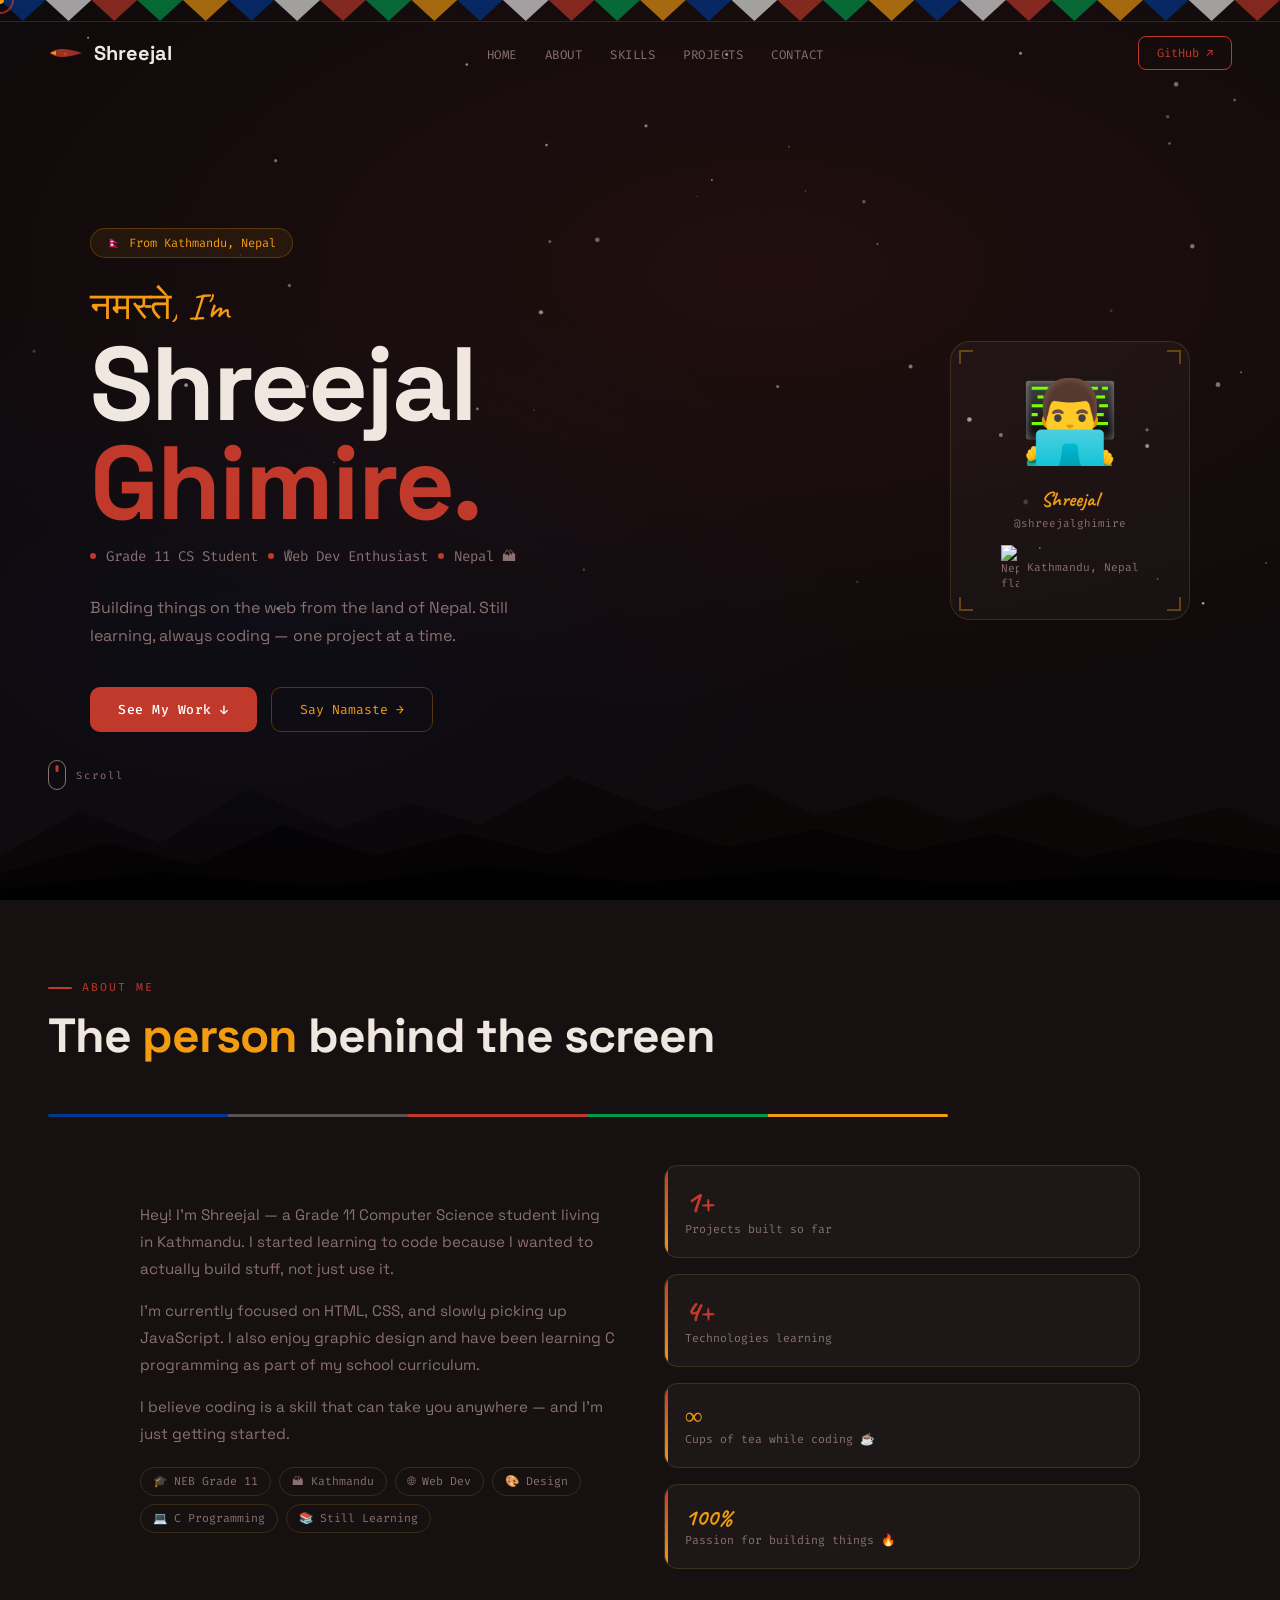
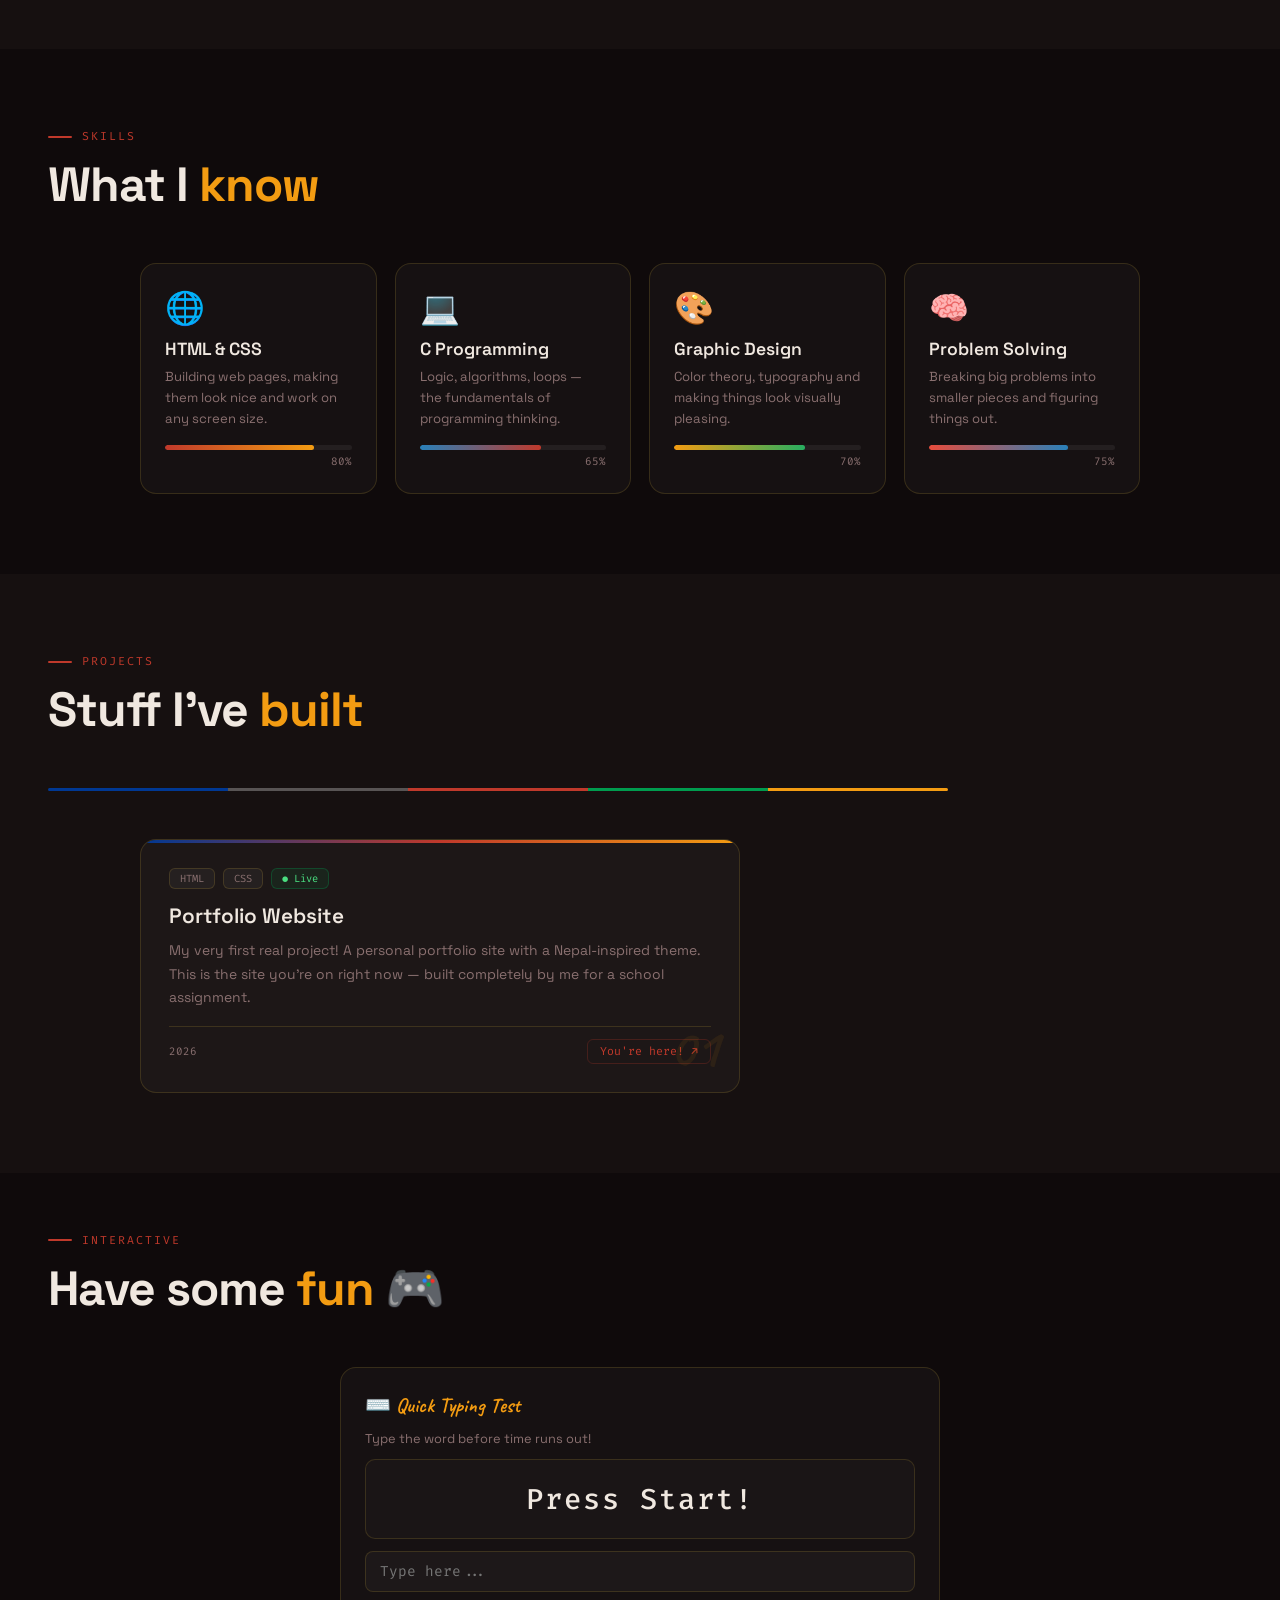
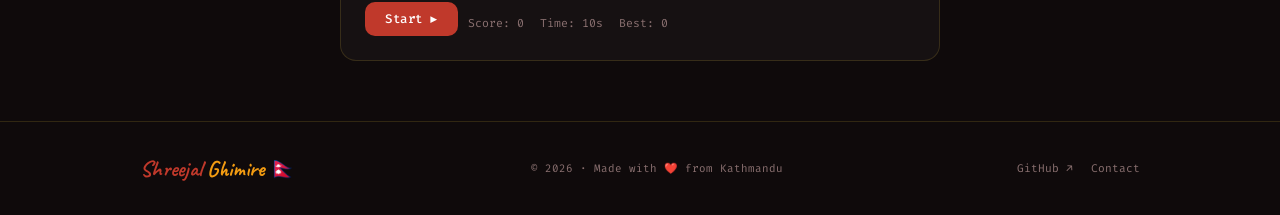
==== commit 969e99b8: "Update index.html" ====
--- a/index.html
+++ b/index.html
@@ -128,8 +128,8 @@
   <div class="about-grid">
     <div class="about-text reveal">
       <p>Hey! I'm Shreejal — a Grade 11 Computer Science student living in Kathmandu. I started learning to code because I wanted to actually build stuff, not just use it.</p>
-      <p>Growing up surrounded by the Himalayas, I've learned that reaching any peak takes patience and one small step at a time. I bring that same mindset to every project I work on.</p>
-      <p>Right now I'm focused on HTML, CSS, and learning JavaScript. I also love graphic design and have been exploring C programming this year.</p>
+      <p>I'm currently focused on HTML, CSS, and slowly picking up JavaScript. I also enjoy graphic design and have been learning C programming as part of my school curriculum.</p>
+      <p>I believe coding is a skill that can take you anywhere — and I'm just getting started.</p>
       <div class="about-tags">
         <span class="atag">🎓 NEB Grade 11</span>
         <span class="atag">🏔 Kathmandu</span>
--- a/style.css
+++ b/style.css
@@ -1,958 +1,915 @@
-/* ═══════════════════════════════════════════════════════
-   SHREEJAL GHIMIRE — NEPALI HERITAGE PORTFOLIO
-   Palette: Nepal Flag Crimson · Royal Blue · Sacred Gold
-   Motifs:  Himalayas · Prayer Flags · Mandala · Nepali Script
-   Fonts:   Yatra One (display) · Plus Jakarta Sans (body) · Fira Code (mono)
-═══════════════════════════════════════════════════════ */
+/* =============================================
+   Shreejal Ghimire — Portfolio
+   Grade 11 CS Student, Nepal 🇳🇵
+   Style: Simple, fun, Nepal-themed
+   ============================================= */
+
+@import url('https://fonts.googleapis.com/css2?family=Space+Grotesk:wght@300;400;500;600;700&family=Caveat:wght@400;600;700&family=Fira+Code:wght@400;500&display=swap');
 
 :root {
-  /* Nepal flag colors */
-  --crimson:   #B91C1C;
-  --crimson-d: #7F1D1D;
-  --crimson-l: #EF4444;
-  --royal:     #003893;
-  --royal-l:   #1D4ED8;
-  --gold:      #D4A017;
-  --gold-l:    #F5C842;
-  --gold-pale: #FEF3C7;
-
-  /* Prayer flag colors */
-  --pf-blue:   #003893;
-  --pf-white:  #F0F0F0;
-  --pf-red:    #DC143C;
-  --pf-green:  #009B4E;
-  --pf-yellow: #F5A623;
-
-  /* Dark background - deep mountain night */
-  --bg:        #0C0608;
-  --bg2:       #110A0C;
-  --bg3:       #160D10;
-  --bg-blue:   #060A14;
-
-  /* Text */
-  --text:      #F5EDE8;
-  --muted:     #9A7E78;
-  --border:    rgba(212,160,23,.15);
-  --glass:     rgba(185,28,28,.04);
-
-  /* Fonts */
-  --ff-disp:   'Yatra One', cursive;
-  --ff-body:   'Plus Jakarta Sans', sans-serif;
-  --ff-mono:   'Fira Code', monospace;
-
-  --r:    14px;
-  --r-lg: 22px;
-  --ease: cubic-bezier(0.4,0,0.2,1);
-}
-
-*,*::before,*::after{margin:0;padding:0;box-sizing:border-box;}
-html{scroll-behavior:smooth;}
-body{
+  --red:     #C0392B;
+  --red-l:   #E74C3C;
+  --blue:    #003893;
+  --blue-l:  #2980B9;
+  --gold:    #F39C12;
+  --gold-l:  #F5C842;
+  --bg:      #0F0A0B;
+  --bg2:     #161010;
+  --text:    #F0E8E0;
+  --muted:   #8A7070;
+  --border:  rgba(240,200,60,0.15);
+  --card:    rgba(255,255,255,0.03);
+}
+
+*, *::before, *::after { margin: 0; padding: 0; box-sizing: border-box; }
+html { scroll-behavior: smooth; }
+body {
   background: var(--bg);
   color: var(--text);
-  font-family: var(--ff-body);
+  font-family: 'Space Grotesk', sans-serif;
   overflow-x: hidden;
-  line-height: 1.75;
-}
-body.no-scroll{overflow:hidden;}
-a{text-decoration:none;color:inherit;}
-
-/* ── MOUNTAIN CANVAS ── */
-#mountainCanvas{
-  position:fixed;inset:0;
-  z-index:0;pointer-events:none;
-  opacity:.4;
-}
+}
+a { text-decoration: none; color: inherit; }
+img { max-width: 100%; }
+
+/* ── SCROLLBAR ── */
+::-webkit-scrollbar { width: 6px; }
+::-webkit-scrollbar-track { background: var(--bg); }
+::-webkit-scrollbar-thumb { background: var(--red); border-radius: 3px; }
+
+/* ── CURSOR ── */
+.cursor-dot {
+  position: fixed;
+  width: 8px; height: 8px;
+  background: var(--gold);
+  border-radius: 50%;
+  pointer-events: none;
+  z-index: 9999;
+  transform: translate(-50%, -50%);
+  transition: transform 0.1s, width 0.2s, height 0.2s, background 0.2s;
+}
+.cursor-ring {
+  position: fixed;
+  width: 28px; height: 28px;
+  border: 2px solid var(--red);
+  border-radius: 50%;
+  pointer-events: none;
+  z-index: 9998;
+  transform: translate(-50%, -50%);
+  transition: all 0.12s ease;
+  opacity: 0.7;
+}
+.cursor-dot.hovered { width: 14px; height: 14px; background: var(--red); }
+.cursor-ring.hovered { width: 44px; height: 44px; border-color: var(--gold); opacity: 0.4; }
 
 /* ── PRAYER FLAGS ── */
-.prayer-flags{
-  position:fixed;
-  top:0;left:0;right:0;
-  z-index:999;
-  pointer-events:none;
-  overflow:hidden;
-  height:28px;
-}
-.flag-line{
-  display:flex;
-  align-items:flex-start;
-  width:100%;
-  /* rope line */
-  border-top:1.5px solid rgba(120,80,50,.4);
-  padding-top:0;
-  gap:0;
-}
-.flag-pennant{
-  width:32px;
-  height:24px;
+.prayer-flags {
+  position: fixed;
+  top: 0; left: 0; right: 0;
+  height: 22px;
+  z-index: 1000;
+  display: flex;
+  overflow: hidden;
+  border-bottom: 1px solid rgba(200,150,50,0.2);
+}
+.pflag {
+  flex: 1;
   clip-path: polygon(0 0, 100% 0, 50% 100%);
-  opacity:.75;
-  flex-shrink:0;
-  animation:flagWave 3s ease-in-out infinite;
-}
-.flag-pennant:nth-child(2n){animation-delay:.3s;}
-.flag-pennant:nth-child(3n){animation-delay:.6s;}
-.flag-pennant:nth-child(4n){animation-delay:.9s;}
-.flag-pennant:nth-child(5n){animation-delay:1.2s;}
-@keyframes flagWave{
-  0%,100%{transform:skewX(0deg);}
-  30%    {transform:skewX(4deg);}
-  60%    {transform:skewX(-3deg);}
-}
-
-/* ── CURSOR ── */
-.cursor{
-  position:fixed;width:10px;height:10px;
-  background:var(--crimson);border-radius:50%;
-  pointer-events:none;
-  transform:translate(-50%,-50%);
-  z-index:9999;
-  transition:width .2s,height .2s,background .2s;
-  mix-blend-mode:difference;
-}
-.cursor.big{width:36px;height:36px;background:var(--gold);}
-.cursor-ring{
-  position:fixed;width:32px;height:32px;
-  border:1.5px solid var(--gold);border-radius:50%;
-  pointer-events:none;
-  transform:translate(-50%,-50%);
-  z-index:9998;opacity:.5;
-  transition:width .2s,height .2s;
-}
-.cursor-ring.big{width:56px;height:56px;opacity:.3;}
+  opacity: 0.65;
+  animation: pfWave 2.5s ease-in-out infinite;
+}
+.pflag:nth-child(2n) { animation-delay: 0.3s; }
+.pflag:nth-child(3n) { animation-delay: 0.6s; }
+.pflag:nth-child(4n) { animation-delay: 0.9s; }
+.pflag:nth-child(5n) { animation-delay: 1.2s; }
+@keyframes pfWave {
+  0%, 100% { transform: skewX(0); }
+  40% { transform: skewX(5deg); }
+  70% { transform: skewX(-3deg); }
+}
 
 /* ── NAVBAR ── */
-.navbar{
-  position:fixed;top:28px;left:0;right:0;
-  z-index:998;
-  display:flex;align-items:center;justify-content:space-between;
-  padding:18px 60px;
-  transition:all .35s var(--ease);
-}
-.navbar.scrolled{
-  top:28px;
-  background:rgba(12,6,8,.9);
-  backdrop-filter:blur(20px);
-  border-bottom:1px solid rgba(212,160,23,.15);
-  box-shadow:0 4px 40px rgba(185,28,28,.12);
-  padding:12px 60px;
-}
-
-.nav-logo{
-  display:flex;align-items:center;gap:10px;
-  font-family:var(--ff-disp);font-size:1.35rem;
-  letter-spacing:1px;color:var(--text);
-  transition:.3s;
-}
-.logo-khukuri{width:36px;height:20px;}
-.nav-logo:hover{color:var(--gold-l);}
-
-.nav-links{display:flex;list-style:none;gap:32px;}
-.nav-links a{
-  font-family:var(--ff-mono);font-size:.76rem;
-  letter-spacing:.5px;color:var(--muted);
-  transition:.3s;position:relative;
-}
-.nav-links a::after{
-  content:'';position:absolute;bottom:-4px;left:0;
-  width:0;height:2px;
-  background:linear-gradient(to right,var(--crimson),var(--gold));
-  transition:.3s var(--ease);border-radius:2px;
-}
-.nav-links a:hover,.nav-links a.nav-active{color:var(--text);}
-.nav-links a:hover::after,.nav-links a.nav-active::after{width:100%;}
-
-.nav-cta{
-  font-family:var(--ff-mono);font-size:.76rem;
-  padding:9px 20px;
-  border:1.5px solid var(--crimson);border-radius:8px;
-  color:var(--crimson);letter-spacing:.5px;
-  transition:.3s;
-}
-.nav-cta:hover{background:var(--crimson);color:white;box-shadow:0 0 20px rgba(185,28,28,.4);}
-
-/* ── HAMBURGER ── */
-.hamburger{
-  display:none;flex-direction:column;gap:5px;
-  background:none;border:none;cursor:pointer;padding:4px;z-index:1100;
-}
-.hamburger span{
-  display:block;width:24px;height:2px;
-  background:var(--text);border-radius:2px;
-  transition:.3s var(--ease);
-}
-.hamburger.open span:nth-child(1){transform:translateY(7px) rotate(45deg);background:var(--gold);}
-.hamburger.open span:nth-child(2){opacity:0;}
-.hamburger.open span:nth-child(3){transform:translateY(-7px) rotate(-45deg);background:var(--gold);}
+.navbar {
+  position: fixed;
+  top: 22px; left: 0; right: 0;
+  z-index: 990;
+  display: flex; align-items: center; justify-content: space-between;
+  padding: 14px 48px;
+  transition: all 0.3s;
+}
+.navbar.stuck {
+  background: rgba(15,10,11,0.92);
+  backdrop-filter: blur(16px);
+  border-bottom: 1px solid var(--border);
+}
+.nav-logo {
+  display: flex; align-items: center; gap: 10px;
+  font-family: 'Space Grotesk', sans-serif;
+  font-size: 1.25rem; font-weight: 700;
+  color: var(--text);
+  transition: color 0.3s;
+}
+.logo-khukuri { width: 36px; height: 20px; }
+.nav-logo:hover { color: var(--gold); }
+
+.nav-links {
+  display: flex; list-style: none; gap: 28px;
+}
+.nav-links a {
+  font-family: 'Fira Code', monospace;
+  font-size: 0.78rem;
+  color: var(--muted);
+  letter-spacing: 0.5px;
+  transition: color 0.3s;
+  position: relative;
+}
+.nav-links a::after {
+  content: '';
+  position: absolute; bottom: -3px; left: 0;
+  width: 0; height: 2px;
+  background: var(--gold);
+  transition: width 0.3s;
+  border-radius: 2px;
+}
+.nav-links a:hover { color: var(--text); }
+.nav-links a:hover::after { width: 100%; }
+
+.nav-gh {
+  font-family: 'Fira Code', monospace;
+  font-size: 0.75rem;
+  padding: 8px 18px;
+  border: 1.5px solid var(--red);
+  border-radius: 8px;
+  color: var(--red);
+  transition: all 0.3s;
+}
+.nav-gh:hover { background: var(--red); color: white; }
+
+.hamburger {
+  display: none;
+  background: none; border: none; cursor: pointer;
+  flex-direction: column; gap: 5px; padding: 4px;
+}
+.hamburger span {
+  display: block; width: 22px; height: 2px;
+  background: var(--text); border-radius: 2px;
+  transition: all 0.3s;
+}
+.hamburger.open span:nth-child(1) { transform: translateY(7px) rotate(45deg); }
+.hamburger.open span:nth-child(2) { opacity: 0; }
+.hamburger.open span:nth-child(3) { transform: translateY(-7px) rotate(-45deg); }
 
 /* ── MOBILE MENU ── */
-.mob-overlay{
-  position:fixed;inset:0;
-  background:rgba(12,6,8,.97);
-  backdrop-filter:blur(20px);
-  z-index:997;
-  display:flex;align-items:center;justify-content:center;
-  opacity:0;pointer-events:none;
-  transition:opacity .35s var(--ease);
-}
-.mob-overlay.open{opacity:1;pointer-events:all;}
-.mob-close{
-  position:absolute;top:24px;right:28px;
-  background:none;border:none;color:var(--muted);
-  font-size:1.4rem;cursor:pointer;transition:.3s;
-}
-.mob-close:hover{color:var(--gold);}
-.mob-mandala{
-  position:absolute;width:400px;height:400px;
-  border-radius:50%;
-  border:1px dashed rgba(212,160,23,.1);
-  animation:spinSlow 30s linear infinite;
-}
-.mob-nav{display:flex;flex-direction:column;align-items:center;gap:24px;position:relative;z-index:1;}
-.mob-nav a{
-  font-family:var(--ff-disp);font-size:2.5rem;
-  letter-spacing:2px;color:var(--muted);transition:.3s;
-}
-.mob-nav a:hover{color:var(--gold-l);}
-@keyframes spinSlow{to{transform:rotate(360deg);}}
+.mob-menu {
+  position: fixed; inset: 0;
+  background: rgba(15,10,11,0.97);
+  backdrop-filter: blur(20px);
+  z-index: 989;
+  display: flex; flex-direction: column;
+  align-items: center; justify-content: center; gap: 20px;
+  opacity: 0; pointer-events: none;
+  transition: opacity 0.3s;
+}
+.mob-menu.open { opacity: 1; pointer-events: all; }
+.mob-menu a {
+  font-family: 'Caveat', cursive;
+  font-size: 3rem; font-weight: 700;
+  color: var(--muted); transition: color 0.3s;
+}
+.mob-menu a:hover { color: var(--gold); }
 
 /* ── HERO ── */
-.hero{
-  min-height:100vh;
-  display:flex;align-items:center;justify-content:center;
-  padding:110px 60px 0;
-  position:relative;overflow:hidden;
+.hero {
+  min-height: 100vh;
+  display: flex; align-items: center; justify-content: center;
+  padding: 120px 48px 60px;
+  position: relative;
+  overflow: hidden;
   background:
-    radial-gradient(ellipse 80% 60% at 50% 30%, rgba(185,28,28,.12), transparent),
-    radial-gradient(ellipse 60% 50% at 20% 60%, rgba(0,56,147,.1), transparent),
+    radial-gradient(ellipse 70% 50% at 60% 30%, rgba(192,57,43,0.1), transparent),
+    radial-gradient(ellipse 50% 40% at 20% 70%, rgba(0,56,147,0.08), transparent),
     var(--bg);
 }
 
-/* Mandala background */
-.mandala-bg{
-  position:absolute;inset:0;
-  display:flex;align-items:center;justify-content:center;
-  pointer-events:none;z-index:0;
-}
-.mandala-svg{
-  width:700px;height:700px;
-  animation:spinSlow 60s linear infinite;
-  opacity:.6;
+/* Sticky note easter egg */
+.sticky-note {
+  position: absolute;
+  top: 140px; right: 60px;
+  background: #f8e44a;
+  color: #333;
+  font-family: 'Caveat', cursive;
+  font-size: 1rem;
+  padding: 14px 16px;
+  border-radius: 2px;
+  width: 160px;
+  transform: rotate(3deg);
+  box-shadow: 4px 4px 12px rgba(0,0,0,0.3);
+  z-index: 5;
+  transition: transform 0.3s;
+  cursor: pointer;
+  line-height: 1.5;
+}
+.sticky-note:hover { transform: rotate(0deg) scale(1.05); }
+.sticky-note::before {
+  content: '';
+  position: absolute; top: -8px; left: 50%;
+  transform: translateX(-50%);
+  width: 20px; height: 20px;
+  background: rgba(180,150,20,0.6);
+  border-radius: 50%;
 }
 
 /* Snow canvas */
-.snow-canvas{
-  position:absolute;inset:0;
-  width:100%;height:100%;
-  pointer-events:none;z-index:1;
-}
-
-.hero-content{
-  position:relative;z-index:2;
-  text-align:center;
-  max-width:900px;
-}
-
-.hero-flag-badge{
-  display:inline-flex;align-items:center;gap:10px;
-  font-family:var(--ff-mono);font-size:.78rem;
-  color:var(--gold-l);
-  background:rgba(212,160,23,.08);
-  border:1px solid rgba(212,160,23,.25);
-  border-radius:100px;
-  padding:7px 18px;
-  margin-bottom:28px;
-  letter-spacing:1px;
-  animation:fadeUp .8s var(--ease) .1s both;
-}
-.flag-icon{font-size:1rem;}
-
-.hero-title{
-  display:flex;flex-direction:column;
-  align-items:center;
-  margin-bottom:20px;
-}
-.ht-namaste{
-  font-family:var(--ff-disp);
-  font-size:clamp(2rem, 5vw, 3.5rem);
-  color:var(--gold-l);
-  letter-spacing:2px;
-  animation:fadeUp .8s var(--ease) .2s both;
-  line-height:1.2;
-}
-.ht-iam{
-  font-family:var(--ff-mono);
-  font-size:1rem;
-  color:var(--muted);
-  letter-spacing:4px;
-  text-transform:uppercase;
-  animation:fadeUp .8s var(--ease) .3s both;
-  margin-top:4px;
-}
-.ht-name{
-  font-family:var(--ff-disp);
-  font-size:clamp(4rem, 12vw, 8.5rem);
-  line-height:.95;
-  letter-spacing:2px;
-  background:linear-gradient(150deg, var(--text) 20%, var(--crimson-l) 50%, var(--gold) 80%);
-  -webkit-background-clip:text;
-  -webkit-text-fill-color:transparent;
-  background-clip:text;
-  animation:fadeUp .8s var(--ease) .4s both;
-  margin-top:8px;
-}
-
-.hero-tagline{
-  display:flex;align-items:center;justify-content:center;
-  gap:12px;flex-wrap:wrap;
-  margin-bottom:16px;
-  animation:fadeUp .8s var(--ease) .55s both;
-}
-.htag-line,.htag-np{font-family:var(--ff-mono);font-size:.82rem;color:var(--muted);}
-.htag-sep{color:var(--gold);font-size:1.2rem;}
-.htag-np{color:rgba(212,160,23,.6);}
-
-.hero-desc{
-  font-size:1.05rem;color:var(--muted);
-  margin-bottom:40px;
-  animation:fadeUp .8s var(--ease) .65s both;
-}
-
-.hero-btns{
-  display:flex;gap:16px;justify-content:center;flex-wrap:wrap;
-  animation:fadeUp .8s var(--ease) .78s both;
+#snowCanvas {
+  position: absolute; inset: 0;
+  width: 100%; height: 100%;
+  pointer-events: none; z-index: 1;
+}
+
+.hero-content {
+  position: relative; z-index: 2;
+  display: grid;
+  grid-template-columns: 1fr auto;
+  gap: 48px; align-items: center;
+  max-width: 1100px; width: 100%;
+}
+
+.hero-left {}
+
+.hero-badge {
+  display: inline-flex; align-items: center; gap: 8px;
+  font-family: 'Fira Code', monospace;
+  font-size: 0.75rem;
+  color: var(--gold);
+  background: rgba(243,156,18,0.08);
+  border: 1px solid rgba(243,156,18,0.25);
+  border-radius: 100px; padding: 6px 16px;
+  margin-bottom: 24px;
+  animation: fadeUp 0.7s ease 0.1s both;
+}
+
+.hero-greeting {
+  font-family: 'Caveat', cursive;
+  font-size: clamp(1.8rem, 3vw, 2.5rem);
+  color: var(--gold);
+  animation: fadeUp 0.7s ease 0.2s both;
+  display: block;
+  margin-bottom: 4px;
+}
+
+.hero-name {
+  font-family: 'Space Grotesk', sans-serif;
+  font-size: clamp(3.5rem, 9vw, 6.5rem);
+  font-weight: 700;
+  line-height: 0.95;
+  letter-spacing: -2px;
+  color: var(--text);
+  animation: fadeUp 0.7s ease 0.3s both;
+}
+.hero-name .red { color: var(--red); }
+
+.hero-role {
+  font-family: 'Fira Code', monospace;
+  font-size: 0.88rem;
+  color: var(--muted);
+  margin-top: 14px; margin-bottom: 28px;
+  animation: fadeUp 0.7s ease 0.45s both;
+  display: flex; align-items: center; gap: 10px; flex-wrap: wrap;
+}
+.role-dot { width: 6px; height: 6px; background: var(--red); border-radius: 50%; display: inline-block; }
+
+.hero-desc {
+  font-size: 1rem;
+  color: var(--muted);
+  max-width: 480px;
+  line-height: 1.8;
+  margin-bottom: 36px;
+  animation: fadeUp 0.7s ease 0.55s both;
+}
+
+.hero-btns {
+  display: flex; gap: 14px; flex-wrap: wrap;
+  animation: fadeUp 0.7s ease 0.65s both;
 }
 
 /* ── BUTTONS ── */
-.btn-primary{
-  display:inline-flex;align-items:center;justify-content:center;
-  gap:8px;
-  padding:15px 34px;
-  font-family:var(--ff-mono);font-size:.84rem;
-  font-weight:600;letter-spacing:1px;
-  text-transform:uppercase;
-  color:white;
-  background:linear-gradient(135deg, var(--crimson), var(--crimson-d));
-  border:none;border-radius:10px;cursor:pointer;
-  transition:.3s var(--ease);
-  position:relative;overflow:hidden;
-}
-.btn-primary::before{
-  content:'';position:absolute;inset:0;
-  background:linear-gradient(135deg, var(--gold), var(--crimson));
-  opacity:0;transition:.3s;
-}
-.btn-primary:hover{transform:translateY(-3px);box-shadow:0 14px 36px rgba(185,28,28,.45);}
-.btn-primary:hover::before{opacity:1;}
-.btn-primary>*{position:relative;z-index:1;}
-
-.btn-outline{
-  display:inline-flex;align-items:center;justify-content:center;
-  gap:8px;
-  padding:15px 34px;
-  font-family:var(--ff-mono);font-size:.84rem;letter-spacing:1px;
-  text-transform:uppercase;
-  color:var(--gold-l);
-  border:1.5px solid rgba(212,160,23,.35);border-radius:10px;
-  background:rgba(212,160,23,.05);
-  transition:.3s var(--ease);
-}
-.btn-outline:hover{border-color:var(--gold);background:rgba(212,160,23,.1);transform:translateY(-3px);box-shadow:0 8px 24px rgba(212,160,23,.15);}
-
-/* Nepal flag mini */
-.mini-flag{
-  position:absolute;right:-10px;top:0;
-  width:50px;
-  animation:flagWaveY 4s ease-in-out infinite;
-  filter:drop-shadow(0 4px 12px rgba(0,0,0,.4));
-  animation:fadeUp 1s var(--ease) 1s both;
-}
-@keyframes flagWaveY{0%,100%{transform:rotate(-2deg);}50%{transform:rotate(2deg);}}
-
-/* Hero side / scroll */
-.hero-side-label{display:none;}
-.hero-scroll{
-  position:absolute;bottom:50px;left:60px;
-  display:flex;align-items:center;gap:12px;
-  font-family:var(--ff-mono);font-size:.65rem;letter-spacing:3px;
-  color:var(--muted);z-index:2;
-  animation:fadeUp 1s var(--ease) 1.1s both;
-}
-.scroll-track{
-  width:22px;height:36px;
-  border:1.5px solid var(--muted);border-radius:14px;
-  position:relative;
-}
-.scroll-thumb{
-  position:absolute;top:5px;left:50%;transform:translateX(-50%);
-  width:4px;height:8px;background:var(--crimson);border-radius:4px;
-  animation:scrollAnim 1.5s ease infinite;
-}
-@keyframes scrollAnim{0%{top:5px;opacity:1;}100%{top:18px;opacity:0;}}
+.btn-red {
+  padding: 13px 28px;
+  background: var(--red);
+  color: white; border: none;
+  border-radius: 10px;
+  font-family: 'Fira Code', monospace;
+  font-size: 0.82rem; font-weight: 500;
+  letter-spacing: 0.5px;
+  cursor: pointer;
+  transition: all 0.3s;
+  display: inline-flex; align-items: center; gap: 8px;
+}
+.btn-red:hover { background: var(--red-l); transform: translateY(-2px); box-shadow: 0 8px 24px rgba(192,57,43,0.4); }
+
+.btn-ghost {
+  padding: 13px 28px;
+  background: transparent;
+  color: var(--gold);
+  border: 1.5px solid rgba(243,156,18,0.3);
+  border-radius: 10px;
+  font-family: 'Fira Code', monospace;
+  font-size: 0.82rem;
+  cursor: pointer;
+  transition: all 0.3s;
+  display: inline-flex; align-items: center; gap: 8px;
+}
+.btn-ghost:hover { border-color: var(--gold); background: rgba(243,156,18,0.08); transform: translateY(-2px); }
+
+/* Hero Right — Avatar card */
+.hero-right {
+  animation: fadeUp 0.7s ease 0.4s both;
+}
+.avatar-card {
+  position: relative;
+  width: 240px;
+  background: var(--card);
+  border: 1px solid var(--border);
+  border-radius: 20px;
+  padding: 28px;
+  text-align: center;
+  transition: transform 0.3s;
+}
+.avatar-card:hover { transform: translateY(-6px); }
+.av-emoji {
+  font-size: 5rem; display: block; margin-bottom: 14px;
+  animation: float 3s ease-in-out infinite;
+}
+@keyframes float { 0%,100%{transform:translateY(0)} 50%{transform:translateY(-8px)} }
+.av-name {
+  font-family: 'Caveat', cursive;
+  font-size: 1.3rem; font-weight: 700;
+  color: var(--gold); margin-bottom: 4px;
+}
+.av-tag {
+  font-family: 'Fira Code', monospace;
+  font-size: 0.68rem;
+  color: var(--muted);
+  display: block; margin-bottom: 14px;
+}
+.av-np {
+  display: flex; align-items: center; justify-content: center; gap: 8px;
+  font-family: 'Fira Code', monospace;
+  font-size: 0.7rem; color: var(--muted);
+}
+.av-card-corner {
+  position: absolute; width: 14px; height: 14px;
+  border-color: var(--gold); border-style: solid; opacity: 0.35;
+}
+.av-card-corner.tl { top: 8px; left: 8px; border-width: 2px 0 0 2px; }
+.av-card-corner.tr { top: 8px; right: 8px; border-width: 2px 2px 0 0; }
+.av-card-corner.bl { bottom: 8px; left: 8px; border-width: 0 0 2px 2px; }
+.av-card-corner.br { bottom: 8px; right: 8px; border-width: 0 2px 2px 0; }
 
 /* Mountain silhouette */
-.mountain-silhouette{
-  position:absolute;bottom:0;left:0;right:0;z-index:1;
-  pointer-events:none;
-}
-.mountain-silhouette svg{width:100%;height:auto;display:block;}
-
-/* ── SECTIONS ── */
-.section{
-  padding:100px 60px;
-  position:relative;z-index:1;
-  overflow:hidden;
-}
-
-.sec-header{
-  display:flex;align-items:flex-start;gap:20px;
-  margin-bottom:60px;
-}
-.sec-num-np{
-  font-family:var(--ff-disp);font-size:4.5rem;
-  color:rgba(212,160,23,.08);line-height:1;
-  user-select:none;margin-top:-8px;
-}
-.sec-eyebrow{
-  font-family:var(--ff-mono);font-size:.72rem;
-  letter-spacing:2px;color:var(--crimson-l);
-  text-transform:uppercase;margin-bottom:6px;
-}
-.sec-title{
-  font-family:var(--ff-disp);
-  font-size:clamp(2rem,4.5vw,3.5rem);
-  letter-spacing:1px;line-height:1.15;
-  color:var(--text);
-}
-.sec-title em{
-  font-style:normal;
-  background:linear-gradient(135deg,var(--crimson-l),var(--gold));
-  -webkit-background-clip:text;-webkit-text-fill-color:transparent;background-clip:text;
-}
-
-/* Prayer color bar */
-.prayer-color-bar{
-  display:flex;height:4px;
-  border-radius:4px;overflow:hidden;
-  margin-bottom:56px;
-  max-width:1100px;margin-left:auto;margin-right:auto;
-}
-.pcb{flex:1;}
-.pcb.blue{background:var(--pf-blue);}
-.pcb.white{background:rgba(240,240,240,.4);}
-.pcb.red{background:var(--pf-red);}
-.pcb.green{background:var(--pf-green);}
-.pcb.yellow{background:var(--pf-yellow);}
+.mtn-silhouette {
+  position: absolute; bottom: 0; left: 0; right: 0;
+  pointer-events: none; z-index: 1;
+}
+.mtn-silhouette svg { width: 100%; display: block; }
+
+/* ── SECTION COMMONS ── */
+.section { padding: 80px 48px; position: relative; z-index: 1; }
+.section-bg2 { background: var(--bg2); }
+
+.sec-label {
+  font-family: 'Fira Code', monospace;
+  font-size: 0.72rem;
+  color: var(--red);
+  letter-spacing: 2px; text-transform: uppercase;
+  display: flex; align-items: center; gap: 10px;
+  margin-bottom: 10px;
+}
+.sec-label::before {
+  content: ''; width: 24px; height: 2px;
+  background: var(--red); border-radius: 2px;
+}
+
+.sec-title {
+  font-family: 'Space Grotesk', sans-serif;
+  font-size: clamp(2rem, 4vw, 3rem);
+  font-weight: 700; letter-spacing: -1px;
+  color: var(--text); margin-bottom: 48px;
+}
+.sec-title span { color: var(--gold); }
+
+/* Color bar */
+.color-bar {
+  display: flex; height: 3px;
+  border-radius: 3px; overflow: hidden;
+  margin-bottom: 48px; max-width: 900px;
+}
+.color-bar span { flex: 1; }
+.cb-b { background: #003893; }
+.cb-w { background: rgba(240,240,240,0.3); }
+.cb-r { background: #C0392B; }
+.cb-g { background: #009B4E; }
+.cb-y { background: #F39C12; }
 
 /* ── ABOUT ── */
-.about-section{background:var(--bg2);}
-
-.sec-mandala-accent{
-  position:absolute;right:-100px;top:-100px;
-  width:400px;height:400px;
-  border-radius:50%;
-  border:1px dashed rgba(212,160,23,.07);
-  pointer-events:none;z-index:0;
-}
-
-.about-layout{
-  display:grid;grid-template-columns:280px 1fr;
-  gap:60px;align-items:center;
-  max-width:1100px;margin:0 auto 60px;
-}
-
-/* Avatar */
-.av-frame{
-  position:relative;width:240px;height:240px;
-  margin:0 auto;
-}
-.av-inner{
-  position:absolute;inset:30px;
-  background:radial-gradient(circle at 40% 40%, rgba(185,28,28,.2), rgba(0,56,147,.15));
-  border-radius:50%;
-  display:flex;align-items:center;justify-content:center;
-  font-size:4.5rem;
-  border:1px solid rgba(212,160,23,.2);
-  backdrop-filter:blur(8px);
-}
-.av-spin-ring{
-  position:absolute;inset:10px;
-  border-radius:50%;
-  border:1.5px dashed rgba(185,28,28,.3);
-  animation:spinSlow 25s linear infinite;
-}
-.av-dotted-ring{
-  position:absolute;inset:0;
-  border-radius:50%;
-  border:1px dashed rgba(212,160,23,.2);
-  animation:spinSlow 40s linear infinite reverse;
-}
-/* Nepali geometric corner ornaments */
-.corner-tl,.corner-tr,.corner-bl,.corner-br{
-  position:absolute;width:16px;height:16px;
-  border-color:var(--gold);border-style:solid;opacity:.4;
-}
-.corner-tl{top:0;left:0;border-width:2px 0 0 2px;}
-.corner-tr{top:0;right:0;border-width:2px 2px 0 0;}
-.corner-bl{bottom:0;left:0;border-width:0 0 2px 2px;}
-.corner-br{bottom:0;right:0;border-width:0 2px 2px 0;}
-
-.av-label{
-  position:absolute;bottom:-12px;left:50%;transform:translateX(-50%);
-  white-space:nowrap;
-  font-family:var(--ff-mono);font-size:.68rem;letter-spacing:1px;
-  color:var(--gold-l);
-  background:rgba(12,6,8,.9);
-  border:1px solid rgba(212,160,23,.25);
-  border-radius:100px;padding:4px 14px;
-}
-
-/* Nepali quote */
-.np-quote{
-  background:rgba(185,28,28,.06);
-  border-left:3px solid var(--crimson);
-  border-radius:0 var(--r) var(--r) 0;
-  padding:16px 20px;
-  margin-bottom:24px;
-}
-.np-script{
-  display:block;
-  font-family:var(--ff-disp);font-size:1.15rem;
-  color:var(--gold-l);letter-spacing:.5px;margin-bottom:4px;
-}
-.np-translation{
-  font-family:var(--ff-mono);font-size:.72rem;
-  color:var(--muted);letter-spacing:1px;
-  font-style:italic;
-}
-
-.about-text p{color:var(--muted);margin-bottom:14px;font-size:.97rem;}
-
-.about-chips{display:flex;flex-wrap:wrap;gap:10px;margin-top:22px;}
-.chip{
-  font-family:var(--ff-mono);font-size:.72rem;letter-spacing:.5px;
-  padding:6px 14px;border-radius:100px;border:1px solid;
-  transition:.3s;
-}
-.chip-red{background:rgba(185,28,28,.08);border-color:rgba(185,28,28,.25);color:var(--crimson-l);}
-.chip-blue{background:rgba(0,56,147,.1);border-color:rgba(0,56,147,.3);color:#60A5FA;}
-.chip-gold{background:rgba(212,160,23,.08);border-color:rgba(212,160,23,.25);color:var(--gold-l);}
-.chip:hover{transform:translateY(-2px);}
-
-/* Stats band */
-.stats-band{
-  display:flex;align-items:center;justify-content:center;
-  max-width:1000px;margin:0 auto;
-  background:rgba(212,160,23,.04);
-  border:1px solid rgba(212,160,23,.12);
-  border-radius:var(--r-lg);
-  overflow:hidden;
-}
-.sb-item{
-  flex:1;text-align:center;padding:32px 16px;
-}
-.sb-num{
-  display:inline;
-  font-family:var(--ff-disp);font-size:3rem;letter-spacing:2px;
-  background:linear-gradient(135deg,var(--crimson-l),var(--gold-l));
-  -webkit-background-clip:text;-webkit-text-fill-color:transparent;background-clip:text;
-  line-height:1;
-}
-sup{font-family:var(--ff-disp);font-size:1.2rem;color:var(--gold);vertical-align:super;}
-.sb-lbl{
-  display:block;font-family:var(--ff-mono);font-size:.65rem;
-  color:var(--muted);letter-spacing:2px;margin-top:6px;text-transform:uppercase;
-}
-.sb-sep{display:flex;align-items:center;}
+.about-grid {
+  display: grid;
+  grid-template-columns: 1fr 1fr;
+  gap: 48px; align-items: center;
+  max-width: 1000px; margin: 0 auto;
+}
+.about-quote {
+  font-family: 'Caveat', cursive;
+  font-size: 1.4rem;
+  color: var(--gold);
+  border-left: 3px solid var(--red);
+  padding: 12px 16px;
+  background: rgba(192,57,43,0.05);
+  border-radius: 0 10px 10px 0;
+  margin-bottom: 20px;
+  line-height: 1.5;
+}
+.about-text p {
+  color: var(--muted);
+  font-size: 0.95rem; line-height: 1.8;
+  margin-bottom: 14px;
+}
+.about-tags {
+  display: flex; flex-wrap: wrap; gap: 8px;
+  margin-top: 20px;
+}
+.atag {
+  font-family: 'Fira Code', monospace;
+  font-size: 0.72rem; padding: 6px 12px;
+  border-radius: 100px;
+  border: 1px solid var(--border);
+  color: var(--muted);
+  transition: all 0.3s; cursor: default;
+}
+.atag:hover { border-color: var(--gold); color: var(--gold); transform: translateY(-2px); }
+
+/* Fun stats */
+.about-fun {
+  display: flex; flex-direction: column; gap: 16px;
+}
+.fun-card {
+  background: var(--card);
+  border: 1px solid var(--border);
+  border-radius: 14px; padding: 20px;
+  transition: all 0.3s; cursor: default;
+  position: relative; overflow: hidden;
+}
+.fun-card::before {
+  content: '';
+  position: absolute; left: 0; top: 0; bottom: 0;
+  width: 3px;
+  background: linear-gradient(to bottom, var(--red), var(--gold));
+}
+.fun-card:hover { border-color: rgba(243,156,18,0.3); transform: translateX(4px); }
+.fun-card h4 {
+  font-family: 'Caveat', cursive;
+  font-size: 2rem; color: var(--red);
+  line-height: 1;
+}
+.fun-card p {
+  font-family: 'Fira Code', monospace;
+  font-size: 0.72rem; color: var(--muted); margin-top: 4px;
+}
 
 /* ── SKILLS ── */
-.skills-section{background:var(--bg3);}
-
-.skills-grid{
-  display:grid;grid-template-columns:repeat(auto-fit,minmax(240px,1fr));
-  gap:20px;max-width:1100px;margin:0 auto;
-}
-
-.sk-card{
-  position:relative;overflow:hidden;
-  background:var(--glass);
-  border:1px solid var(--border);
-  border-radius:var(--r-lg);
-  padding:30px;
-  transition:transform .4s var(--ease),box-shadow .4s,border-color .4s;
-  cursor:default;
-}
-.sk-card:hover{
-  border-color:rgba(212,160,23,.4);
-  box-shadow:0 20px 50px rgba(185,28,28,.15);
-}
-/* Geometric corner motif */
-.sk-corner-motif{
-  position:absolute;top:0;right:0;
-  width:40px;height:40px;
-  border-left:1px solid rgba(212,160,23,.15);
-  border-bottom:1px solid rgba(212,160,23,.15);
-  border-radius:0 var(--r-lg) 0 var(--r);
-}
-.sk-top{display:flex;justify-content:space-between;align-items:flex-start;margin-bottom:14px;}
-.sk-icon{font-size:2.2rem;}
-.sk-badge{
-  font-family:var(--ff-disp);font-size:2.5rem;
-  color:rgba(212,160,23,.06);line-height:1;user-select:none;
-}
-.sk-card h3{
-  font-family:var(--ff-disp);font-size:1.4rem;letter-spacing:1px;
-  color:var(--text);margin-bottom:8px;
-}
-.sk-card p{font-size:.87rem;color:var(--muted);margin-bottom:20px;line-height:1.6;}
-.sk-bar-wrap{display:flex;align-items:center;gap:10px;}
-.sk-bar{flex:1;height:4px;background:rgba(255,255,255,.06);border-radius:4px;overflow:hidden;}
-.sk-fill{height:100%;width:0;border-radius:4px;transition:width 1.4s var(--ease);}
-.sk-fill-1{background:linear-gradient(to right,var(--crimson),var(--gold));}
-.sk-fill-2{background:linear-gradient(to right,var(--royal-l),var(--crimson));}
-.sk-fill-3{background:linear-gradient(to right,var(--gold),var(--pf-green));}
-.sk-fill-4{background:linear-gradient(to right,var(--crimson-l),var(--royal-l));}
-.sk-pct{font-family:var(--ff-mono);font-size:.68rem;color:var(--muted);white-space:nowrap;}
+.skills-grid {
+  display: grid;
+  grid-template-columns: repeat(auto-fit, minmax(220px, 1fr));
+  gap: 18px; max-width: 1000px; margin: 0 auto;
+}
+.sk-card {
+  background: var(--card);
+  border: 1px solid var(--border);
+  border-radius: 16px; padding: 24px;
+  transition: all 0.35s;
+  cursor: default; position: relative; overflow: hidden;
+}
+.sk-card:hover {
+  border-color: rgba(192,57,43,0.4);
+  transform: translateY(-4px);
+  box-shadow: 0 12px 40px rgba(192,57,43,0.12);
+}
+.sk-icon { font-size: 2rem; margin-bottom: 10px; display: block; }
+.sk-card h3 {
+  font-family: 'Space Grotesk', sans-serif;
+  font-size: 1.1rem; font-weight: 600;
+  color: var(--text); margin-bottom: 6px;
+}
+.sk-card p {
+  font-size: 0.82rem; color: var(--muted);
+  line-height: 1.6; margin-bottom: 16px;
+}
+.sk-bar {
+  height: 5px; background: rgba(255,255,255,0.06);
+  border-radius: 5px; overflow: hidden; margin-bottom: 4px;
+}
+.sk-fill {
+  height: 100%; width: 0;
+  border-radius: 5px;
+  transition: width 1.5s cubic-bezier(0.4,0,0.2,1);
+}
+.sk-fill-1 { background: linear-gradient(to right, var(--red), var(--gold)); }
+.sk-fill-2 { background: linear-gradient(to right, var(--blue-l), var(--red)); }
+.sk-fill-3 { background: linear-gradient(to right, var(--gold), #27AE60); }
+.sk-fill-4 { background: linear-gradient(to right, var(--red-l), var(--blue-l)); }
+.sk-pct {
+  font-family: 'Fira Code', monospace;
+  font-size: 0.68rem; color: var(--muted);
+  display: block; text-align: right;
+}
 
 /* ── PROJECTS ── */
-.projects-section{background:var(--bg2);}
-
-.projects-grid{
-  display:grid;
-  grid-template-columns:1fr 1fr .65fr;
-  gap:20px;max-width:1100px;margin:0 auto 60px;
-}
-
-.proj-card{
-  position:relative;overflow:hidden;
-  background:var(--glass);
-  border:1px solid var(--border);
-  border-radius:var(--r-lg);
-  padding:28px;
-  display:flex;flex-direction:column;gap:12px;
-  transition:transform .4s var(--ease),box-shadow .4s,border-color .4s;
-  cursor:default;
-}
-.proj-card:hover{
-  border-color:rgba(185,28,28,.4);
-  box-shadow:0 20px 50px rgba(185,28,28,.15);
-}
-/* Nepal flag stripe accent */
-.proj-flag-stripe{
-  position:absolute;top:0;left:0;right:0;
-  height:3px;
-  background:linear-gradient(to right,var(--royal),var(--crimson),var(--gold));
-}
-.proj-head{display:flex;justify-content:space-between;align-items:center;}
-.proj-idx{
-  font-family:var(--ff-disp);font-size:3rem;
-  color:rgba(212,160,23,.07);line-height:1;user-select:none;
-}
-.proj-tags{display:flex;gap:8px;flex-wrap:wrap;}
-.ptag{
-  font-family:var(--ff-mono);font-size:.67rem;letter-spacing:.5px;
-  padding:3px 10px;border-radius:6px;
-  background:rgba(255,255,255,.05);border:1px solid var(--border);
-}
-.live{background:rgba(0,155,78,.1);border-color:rgba(0,155,78,.3);color:#4ADE80;}
-.done{background:rgba(0,56,147,.1);border-color:rgba(0,56,147,.3);color:#93C5FD;}
-
-.proj-card h3{
-  font-family:var(--ff-disp);font-size:1.6rem;letter-spacing:1px;
-  color:var(--text);
-}
-.proj-card p{font-size:.88rem;color:var(--muted);flex:1;}
-.proj-foot{
-  display:flex;justify-content:space-between;align-items:center;
-  padding-top:14px;border-top:1px solid var(--border);
-}
-.proj-year{font-family:var(--ff-mono);font-size:.68rem;color:var(--muted);}
-.proj-link{
-  font-family:var(--ff-mono);font-size:.75rem;
-  color:var(--crimson-l);
-  border:1px solid rgba(185,28,28,.25);
-  padding:5px 14px;border-radius:6px;transition:.3s;
-}
-.proj-link:hover{background:var(--crimson);color:white;border-color:var(--crimson);box-shadow:0 0 16px rgba(185,28,28,.4);}
-
-/* Soon card */
-.proj-soon{
-  border:1.5px dashed rgba(212,160,23,.15)!important;
-  align-items:center;justify-content:center;text-align:center;
-}
-.proj-soon:hover{border-color:rgba(212,160,23,.35)!important;}
-.soon-inner{text-align:center;}
-.soon-icon{font-size:2.5rem;margin-bottom:10px;}
-.proj-soon h3{font-family:var(--ff-disp);font-size:1.3rem;letter-spacing:1px;margin-bottom:8px;}
-.proj-soon p{font-size:.85rem;color:var(--muted);}
-.dot-loader{display:flex;gap:6px;justify-content:center;margin-top:16px;}
-.dot-loader span{
-  width:8px;height:8px;border-radius:50%;
-  animation:dotBounce .9s ease infinite;
-}
-.dot-loader span:nth-child(1){background:var(--crimson);}
-.dot-loader span:nth-child(2){background:var(--gold);animation-delay:.15s;}
-.dot-loader span:nth-child(3){background:var(--royal-l);animation-delay:.3s;}
-@keyframes dotBounce{0%,100%{transform:translateY(0);}50%{transform:translateY(-8px);}}
-
-/* Video */
-.video-wrap{max-width:1100px;margin:0 auto;}
-.video-head{display:flex;align-items:center;gap:16px;margin-bottom:16px;}
-.vtag{
-  font-family:var(--ff-mono);font-size:.75rem;
-  padding:5px 14px;
-  background:rgba(185,28,28,.1);border:1px solid rgba(185,28,28,.2);
-  border-radius:6px;color:var(--crimson-l);letter-spacing:.5px;
-}
-.vsub{font-family:var(--ff-mono);font-size:.8rem;color:var(--muted);}
-.video-box{
-  border-radius:var(--r-lg);overflow:hidden;
-  border:1px solid var(--border);
-  box-shadow:0 0 60px rgba(185,28,28,.1);
-  aspect-ratio:16/6;
-}
-.video-box iframe{width:100%;height:100%;border:none;display:block;}
+.projects-grid {
+  display: grid;
+  grid-template-columns: repeat(auto-fit, minmax(280px, 1fr));
+  gap: 20px; max-width: 1000px; margin: 0 auto;
+}
+.proj-card {
+  background: var(--card);
+  border: 1px solid var(--border);
+  border-radius: 16px; padding: 28px;
+  display: flex; flex-direction: column; gap: 10px;
+  transition: all 0.35s; cursor: default; position: relative; overflow: hidden;
+}
+.proj-card::after {
+  content: '';
+  position: absolute; top: 0; left: 0; right: 0; height: 3px;
+  background: linear-gradient(to right, var(--blue), var(--red), var(--gold));
+}
+.proj-card:hover {
+  border-color: rgba(192,57,43,0.35);
+  transform: translateY(-5px);
+  box-shadow: 0 16px 48px rgba(192,57,43,0.12);
+}
+.proj-num {
+  font-family: 'Caveat', cursive;
+  font-size: 3.5rem; font-weight: 700;
+  color: rgba(243,156,18,0.08);
+  line-height: 1; position: absolute;
+  bottom: 16px; right: 20px;
+  pointer-events: none;
+}
+.proj-tags { display: flex; gap: 8px; flex-wrap: wrap; }
+.ptag {
+  font-family: 'Fira Code', monospace;
+  font-size: 0.65rem; padding: 3px 10px;
+  border-radius: 6px;
+  background: rgba(255,255,255,0.04);
+  border: 1px solid var(--border);
+  color: var(--muted);
+}
+.ptag.live { background: rgba(0,155,78,0.1); border-color: rgba(0,155,78,0.3); color: #4ADE80; }
+.proj-card h3 {
+  font-family: 'Space Grotesk', sans-serif;
+  font-size: 1.3rem; font-weight: 600;
+  color: var(--text); margin-top: 4px;
+}
+.proj-card p {
+  font-size: 0.87rem; color: var(--muted); line-height: 1.7; flex: 1;
+}
+.proj-footer {
+  display: flex; justify-content: space-between; align-items: center;
+  padding-top: 12px; border-top: 1px solid var(--border);
+  margin-top: 6px;
+}
+.proj-yr {
+  font-family: 'Fira Code', monospace;
+  font-size: 0.68rem; color: var(--muted);
+}
+.proj-link {
+  font-family: 'Fira Code', monospace;
+  font-size: 0.72rem; color: var(--red);
+  border: 1px solid rgba(192,57,43,0.25);
+  padding: 4px 12px; border-radius: 6px;
+  transition: all 0.3s;
+}
+.proj-link:hover { background: var(--red); color: white; border-color: var(--red); }
+
+/* ── FUN ZONE ── */
+.fun-section { padding: 60px 48px; position: relative; z-index: 1; }
+.fun-grid {
+  display: grid;
+  grid-template-columns: 1fr 1fr;
+  gap: 20px; max-width: 1000px; margin: 0 auto;
+}
+
+/* Typing game */
+.typing-game {
+  background: var(--card); border: 1px solid var(--border);
+  border-radius: 16px; padding: 24px;
+}
+.game-title {
+  font-family: 'Caveat', cursive;
+  font-size: 1.3rem; font-weight: 700; color: var(--gold);
+  margin-bottom: 12px;
+  display: flex; align-items: center; gap: 8px;
+}
+.word-display {
+  font-family: 'Fira Code', monospace;
+  font-size: 1.8rem; font-weight: 500;
+  color: var(--text); text-align: center;
+  padding: 20px; margin: 12px 0;
+  background: rgba(255,255,255,0.02);
+  border-radius: 10px; border: 1px solid var(--border);
+  min-height: 70px; display: flex; align-items: center; justify-content: center;
+  letter-spacing: 2px;
+}
+.word-display .correct { color: #4ADE80; }
+.word-display .wrong { color: var(--red); }
+.type-input {
+  width: 100%;
+  background: rgba(255,255,255,0.03);
+  border: 1.5px solid var(--border);
+  border-radius: 8px; padding: 10px 14px;
+  color: var(--text); font-family: 'Fira Code', monospace;
+  font-size: 0.9rem; outline: none;
+  transition: border-color 0.3s;
+}
+.type-input:focus { border-color: var(--gold); }
+.game-stats {
+  display: flex; gap: 16px; margin-top: 10px;
+  font-family: 'Fira Code', monospace; font-size: 0.72rem; color: var(--muted);
+}
+.game-stat span { color: var(--gold); font-size: 1rem; }
+
+/* Mood board */
+.mood-board {
+  background: var(--card); border: 1px solid var(--border);
+  border-radius: 16px; padding: 24px;
+}
+.mood-title {
+  font-family: 'Caveat', cursive;
+  font-size: 1.3rem; font-weight: 700; color: var(--gold);
+  margin-bottom: 12px;
+}
+.mood-desc {
+  font-size: 0.82rem; color: var(--muted);
+  margin-bottom: 16px; line-height: 1.6;
+}
+.mood-grid {
+  display: grid; grid-template-columns: repeat(3, 1fr);
+  gap: 8px; margin-bottom: 14px;
+}
+.mood-btn {
+  background: rgba(255,255,255,0.03);
+  border: 1.5px solid var(--border);
+  border-radius: 10px; padding: 12px 6px;
+  cursor: pointer; transition: all 0.3s;
+  text-align: center; font-size: 1.5rem;
+  display: flex; flex-direction: column; align-items: center; gap: 4px;
+}
+.mood-btn span {
+  font-family: 'Fira Code', monospace;
+  font-size: 0.62rem; color: var(--muted);
+}
+.mood-btn:hover { border-color: var(--gold); transform: scale(1.05); }
+.mood-btn.active { border-color: var(--red); background: rgba(192,57,43,0.1); }
+.mood-response {
+  font-family: 'Caveat', cursive;
+  font-size: 1.1rem; color: var(--text);
+  min-height: 36px; text-align: center;
+  transition: all 0.3s;
+}
 
 /* ── FOOTER ── */
-.footer{
-  border-top:1px solid var(--border);
-  padding:32px 60px;position:relative;z-index:1;
-  background:var(--bg);overflow:hidden;
-}
-.footer-mountains{position:absolute;inset:0;pointer-events:none;}
-.footer-mountains svg{width:100%;height:100%;}
-.footer-inner{
-  max-width:1100px;margin:0 auto;
-  display:flex;align-items:center;justify-content:space-between;
-  gap:16px;flex-wrap:wrap;position:relative;z-index:1;
-}
-.footer-brand{display:flex;align-items:center;gap:10px;}
-.footer-np{font-family:var(--ff-disp);font-size:1.3rem;color:var(--gold);}
-.footer-name{font-family:var(--ff-disp);font-size:1.1rem;color:var(--text);}
-.footer-np-flag{font-size:1.2rem;}
-.footer-inner p{font-family:var(--ff-mono);font-size:.7rem;color:var(--muted);}
-.footer-links{display:flex;gap:20px;}
-.footer-links a{font-family:var(--ff-mono);font-size:.7rem;color:var(--muted);transition:.3s;}
-.footer-links a:hover{color:var(--gold-l);}
+.footer {
+  padding: 32px 48px;
+  border-top: 1px solid var(--border);
+  position: relative; z-index: 1;
+  background: var(--bg);
+}
+.footer-inner {
+  max-width: 1000px; margin: 0 auto;
+  display: flex; align-items: center; justify-content: space-between;
+  flex-wrap: wrap; gap: 14px;
+}
+.footer-brand {
+  font-family: 'Caveat', cursive;
+  font-size: 1.4rem; font-weight: 700; color: var(--text);
+}
+.footer-brand span { color: var(--red); }
+.footer-copy {
+  font-family: 'Fira Code', monospace;
+  font-size: 0.68rem; color: var(--muted);
+}
+.footer-links { display: flex; gap: 18px; }
+.footer-links a {
+  font-family: 'Fira Code', monospace;
+  font-size: 0.7rem; color: var(--muted); transition: color 0.3s;
+}
+.footer-links a:hover { color: var(--gold); }
 
 /* ── CONTACT PAGE ── */
-.contact-page{
-  min-height:100vh;
-  padding:140px 60px 80px;
-  max-width:1200px;margin:0 auto;
-  position:relative;z-index:1;
-}
-.contact-mandala{
-  position:absolute;right:0;top:80px;width:300px;height:300px;
-  pointer-events:none;z-index:0;
-}
-.contact-header{text-align:center;margin-bottom:32px;}
-.ch-eyebrow{
-  display:inline-flex;align-items:center;gap:10px;
-  font-family:var(--ff-mono);font-size:.78rem;
-  color:var(--gold-l);
-  background:rgba(212,160,23,.06);
-  border:1px solid rgba(212,160,23,.2);
-  border-radius:100px;padding:7px 18px;
-  margin-bottom:20px;letter-spacing:1px;
-}
-.eyebrow-dot{
-  width:8px;height:8px;background:var(--crimson);border-radius:50%;display:inline-block;
-  animation:pulse 1.5s ease infinite;
-}
-@keyframes pulse{0%,100%{box-shadow:0 0 0 0 rgba(185,28,28,.6);}50%{box-shadow:0 0 0 6px rgba(185,28,28,0);}}
-.contact-title{
-  font-family:var(--ff-disp);
-  font-size:clamp(3.5rem,8vw,6rem);
-  letter-spacing:3px;line-height:1;margin-bottom:14px;
-}
-.contact-title em{
-  font-style:normal;
-  background:linear-gradient(135deg,var(--crimson-l),var(--gold));
-  -webkit-background-clip:text;-webkit-text-fill-color:transparent;background-clip:text;
-}
-.blink{animation:blinkAnim 1s step-end infinite;color:var(--crimson);}
-@keyframes blinkAnim{50%{opacity:0;}}
-.contact-sub{color:var(--muted);font-size:.95rem;max-width:460px;margin:0 auto;}
-.contact-pcb{margin-top:24px;margin-bottom:48px;}
-
-.contact-layout{
-  display:grid;grid-template-columns:300px 1fr;
-  gap:28px;align-items:start;
+.contact-hero {
+  min-height: 38vh;
+  display: flex; align-items: center; justify-content: center;
+  padding: 140px 48px 60px;
+  text-align: center;
+  background:
+    radial-gradient(ellipse 60% 50% at 50% 50%, rgba(192,57,43,0.08), transparent),
+    var(--bg);
+  position: relative;
+}
+.ch-title {
+  font-family: 'Space Grotesk', sans-serif;
+  font-size: clamp(3rem, 7vw, 5.5rem);
+  font-weight: 700; letter-spacing: -2px;
+  color: var(--text); margin-bottom: 12px;
+}
+.ch-title span { color: var(--red); }
+.ch-sub {
+  font-size: 0.95rem; color: var(--muted);
+  max-width: 420px; margin: 0 auto; line-height: 1.7;
+}
+.blink { animation: blink 1s step-end infinite; color: var(--gold); }
+@keyframes blink { 50% { opacity: 0; } }
+
+.contact-layout {
+  display: grid;
+  grid-template-columns: 280px 1fr;
+  gap: 28px;
+  max-width: 1000px; margin: 0 auto;
+  padding: 0 48px 80px;
 }
 
 /* Info panel */
-.info-panel{}
-.ip-card{
-  background:var(--glass);border:1px solid var(--border);
-  border-radius:var(--r-lg);padding:28px;
-  backdrop-filter:blur(10px);margin-bottom:14px;
-}
-.ip-title{
-  font-family:var(--ff-disp);font-size:1.3rem;letter-spacing:2px;
-  color:var(--gold-l);margin-bottom:20px;
-}
-.ip-item{
-  display:flex;align-items:flex-start;gap:14px;
-  padding:12px 0;border-bottom:1px solid var(--border);
-}
-.ip-item:last-child{border-bottom:none;}
-.ip-item>span{font-size:1.1rem;margin-top:2px;}
-.ip-item strong{
-  display:block;font-family:var(--ff-mono);font-size:.67rem;
-  color:var(--muted);letter-spacing:1px;text-transform:uppercase;margin-bottom:2px;
-}
-.ip-item span{font-size:.9rem;}
-.ip-item a{font-size:.9rem;color:var(--gold-l);transition:.3s;}
-.ip-item a:hover{color:var(--crimson-l);}
-
-.ip-open{
-  display:flex;align-items:center;gap:10px;
-  font-family:var(--ff-mono);font-size:.72rem;
-  color:var(--crimson-l);
-  background:rgba(185,28,28,.06);
-  border:1px solid rgba(185,28,28,.15);
-  border-radius:10px;padding:10px 14px;
-  margin-bottom:14px;letter-spacing:.5px;
-}
-
-/* Nepal flag card */
-.ip-flag-card{
-  display:flex;align-items:center;gap:16px;
-  background:rgba(0,56,147,.06);
-  border:1px solid rgba(0,56,147,.15);
-  border-radius:var(--r);padding:16px;
-}
-.np-flag-big{width:48px;height:auto;filter:drop-shadow(0 4px 8px rgba(0,0,0,.4));}
-.ip-np-text{display:block;font-family:var(--ff-disp);font-size:1.4rem;color:var(--gold-l);letter-spacing:1px;}
-.ip-np-sub{display:block;font-family:var(--ff-mono);font-size:.67rem;color:var(--muted);margin-top:2px;letter-spacing:.5px;}
+.info-card {
+  background: var(--card); border: 1px solid var(--border);
+  border-radius: 16px; padding: 24px;
+}
+.info-card h3 {
+  font-family: 'Caveat', cursive;
+  font-size: 1.3rem; font-weight: 700;
+  color: var(--gold); margin-bottom: 18px;
+}
+.info-row {
+  display: flex; align-items: flex-start; gap: 12px;
+  padding: 10px 0; border-bottom: 1px solid var(--border);
+}
+.info-row:last-child { border-bottom: none; }
+.info-row .ico { font-size: 1.1rem; margin-top: 2px; }
+.info-row strong {
+  display: block; font-family: 'Fira Code', monospace;
+  font-size: 0.65rem; color: var(--muted);
+  text-transform: uppercase; letter-spacing: 1px; margin-bottom: 2px;
+}
+.info-row span, .info-row a { font-size: 0.88rem; }
+.info-row a { color: var(--gold); transition: color 0.3s; }
+.info-row a:hover { color: var(--red); }
+
+.np-flag-card {
+  display: flex; align-items: center; gap: 14px;
+  background: rgba(0,56,147,0.06);
+  border: 1px solid rgba(0,56,147,0.2);
+  border-radius: 12px; padding: 14px;
+  margin-top: 14px;
+}
+.np-flag-img { width: 42px; height: auto; }
+.np-flag-card .np-text {
+  font-family: 'Caveat', cursive;
+  font-size: 1.3rem; color: var(--gold); display: block;
+}
+.np-flag-card .np-sub {
+  font-family: 'Fira Code', monospace;
+  font-size: 0.62rem; color: var(--muted);
+}
 
 /* Form */
-.form-wrap{
-  background:rgba(255,255,255,.02);
-  border:1px solid var(--border);
-  border-radius:var(--r-lg);
-  padding:40px;backdrop-filter:blur(10px);
-  box-shadow:0 0 80px rgba(185,28,28,.05);
-}
-form{display:flex;flex-direction:column;gap:22px;}
-.form-row{display:grid;grid-template-columns:1fr 1fr;gap:20px;}
-.fg{display:flex;flex-direction:column;gap:8px;}
-.fg label{
-  font-family:var(--ff-mono);font-size:.67rem;
-  color:var(--muted);letter-spacing:1.5px;text-transform:uppercase;
-}
-.fg input,.fg textarea{
-  background:rgba(255,255,255,.03);
-  border:1.5px solid var(--border);
-  border-radius:10px;padding:13px 16px;
-  color:var(--text);font-family:var(--ff-body);font-size:.95rem;
-  outline:none;transition:.3s var(--ease);width:100%;
-}
-.fg input:focus,.fg textarea:focus{
-  border-color:var(--crimson);
-  background:rgba(185,28,28,.04);
-  box-shadow:0 0 0 3px rgba(185,28,28,.1);
-}
-.fg input::placeholder,.fg textarea::placeholder{color:var(--muted);}
-.fg textarea{resize:vertical;min-height:120px;}
-
-.sel-wrap{position:relative;}
-.sel-wrap select{
-  appearance:none;width:100%;
-  background:rgba(255,255,255,.03);
-  border:1.5px solid var(--border);
-  border-radius:10px;padding:13px 40px 13px 16px;
-  color:var(--text);font-family:var(--ff-body);font-size:.95rem;
-  outline:none;cursor:pointer;transition:.3s;
-}
-.sel-wrap select:focus{border-color:var(--gold);box-shadow:0 0 0 3px rgba(212,160,23,.1);}
-.sel-arr{position:absolute;right:14px;top:50%;transform:translateY(-50%);color:var(--muted);pointer-events:none;}
-.sel-wrap select option{background:var(--bg3);}
-
-/* Pills */
-.pill-group{display:flex;flex-wrap:wrap;gap:10px;}
-.pill{
-  display:flex;align-items:center;gap:8px;
-  font-family:var(--ff-mono);font-size:.74rem;letter-spacing:.5px;
-  padding:8px 16px;
-  border:1.5px solid var(--border);border-radius:100px;
-  cursor:pointer;transition:.3s var(--ease);
-  user-select:none;
-}
-.pill:hover{border-color:rgba(212,160,23,.35);color:var(--gold-l);}
-.pill input{position:absolute;opacity:0;width:0;height:0;}
-.pill:has(input:checked){
-  border-color:var(--crimson);
-  background:rgba(185,28,28,.1);
-  color:var(--crimson-l);
-  box-shadow:0 0 12px rgba(185,28,28,.15);
-}
-
-.send-btn{width:100%;padding:16px;font-size:.88rem;justify-content:center;border-radius:12px;}
-.form-ok{
-  display:none;text-align:center;
-  font-family:var(--ff-mono);font-size:.82rem;
-  color:var(--gold-l);
-  background:rgba(212,160,23,.06);
-  border:1px solid rgba(212,160,23,.2);
-  border-radius:10px;padding:14px;
-  animation:fadeUp .4s var(--ease);
-}
-
-/* grad-text */
-.grad-text{
-  background:linear-gradient(135deg,var(--crimson-l),var(--gold-l));
-  -webkit-background-clip:text;-webkit-text-fill-color:transparent;background-clip:text;
+.form-card {
+  background: var(--card); border: 1px solid var(--border);
+  border-radius: 16px; padding: 36px;
+  box-shadow: 0 0 60px rgba(192,57,43,0.05);
+}
+form { display: flex; flex-direction: column; gap: 20px; }
+.form-row { display: grid; grid-template-columns: 1fr 1fr; gap: 18px; }
+.fg { display: flex; flex-direction: column; gap: 7px; }
+.fg label {
+  font-family: 'Fira Code', monospace;
+  font-size: 0.67rem; color: var(--muted);
+  text-transform: uppercase; letter-spacing: 1px;
+}
+.fg input, .fg textarea, .fg select {
+  background: rgba(255,255,255,0.03);
+  border: 1.5px solid var(--border);
+  border-radius: 10px; padding: 11px 14px;
+  color: var(--text); font-family: 'Space Grotesk', sans-serif;
+  font-size: 0.93rem; outline: none;
+  transition: border-color 0.3s, box-shadow 0.3s;
+  width: 100%;
+}
+.fg input:focus, .fg textarea:focus, .fg select:focus {
+  border-color: var(--red);
+  box-shadow: 0 0 0 3px rgba(192,57,43,0.1);
+}
+.fg input::placeholder, .fg textarea::placeholder { color: var(--muted); }
+.fg textarea { resize: vertical; min-height: 110px; }
+.fg select { appearance: none; cursor: pointer; }
+.fg select option { background: var(--bg2); }
+
+.pill-group { display: flex; flex-wrap: wrap; gap: 8px; }
+.pill {
+  display: flex; align-items: center; gap: 6px;
+  font-family: 'Fira Code', monospace;
+  font-size: 0.72rem; padding: 7px 14px;
+  border: 1.5px solid var(--border); border-radius: 100px;
+  cursor: pointer; transition: all 0.3s; user-select: none;
+}
+.pill input { position: absolute; opacity: 0; width: 0; height: 0; }
+.pill:hover { border-color: rgba(243,156,18,0.35); color: var(--gold); }
+.pill:has(input:checked) {
+  border-color: var(--red);
+  background: rgba(192,57,43,0.1);
+  color: var(--red-l);
+}
+
+.submit-btn {
+  width: 100%; padding: 14px;
+  background: var(--red); color: white;
+  border: none; border-radius: 10px;
+  font-family: 'Fira Code', monospace;
+  font-size: 0.88rem; font-weight: 500;
+  cursor: pointer; transition: all 0.3s;
+  display: flex; align-items: center; justify-content: center; gap: 8px;
+}
+.submit-btn:hover { background: var(--red-l); transform: translateY(-2px); box-shadow: 0 8px 24px rgba(192,57,43,0.4); }
+
+.form-success {
+  display: none; text-align: center;
+  font-family: 'Fira Code', monospace; font-size: 0.82rem;
+  color: var(--gold);
+  background: rgba(243,156,18,0.06);
+  border: 1px solid rgba(243,156,18,0.2);
+  border-radius: 10px; padding: 14px;
+  animation: fadeUp 0.4s ease;
 }
 
 /* ── ANIMATIONS ── */
-@keyframes fadeUp{
-  from{opacity:0;transform:translateY(24px);}
-  to{opacity:1;transform:translateY(0);}
-}
-.fade-up{animation:fadeUp .8s var(--ease) both;}
-.delay-2{animation-delay:.2s;}
-
-.reveal{
-  opacity:0;transform:translateY(30px);
-  transition:opacity .7s var(--ease),transform .7s var(--ease);
-}
-.reveal.delay-1{transition-delay:.1s;}
-.reveal.delay-2{transition-delay:.2s;}
-.reveal.delay-3{transition-delay:.32s;}
-.reveal.delay-4{transition-delay:.44s;}
-.reveal.visible{opacity:1;transform:translateY(0);}
+@keyframes fadeUp {
+  from { opacity: 0; transform: translateY(22px); }
+  to   { opacity: 1; transform: translateY(0); }
+}
+.reveal {
+  opacity: 0; transform: translateY(24px);
+  transition: opacity 0.65s ease, transform 0.65s ease;
+}
+.reveal.d1 { transition-delay: 0.1s; }
+.reveal.d2 { transition-delay: 0.2s; }
+.reveal.d3 { transition-delay: 0.3s; }
+.reveal.d4 { transition-delay: 0.4s; }
+.reveal.visible { opacity: 1; transform: translateY(0); }
 
 /* ── RESPONSIVE ── */
-@media(max-width:1100px){
-  .projects-grid{grid-template-columns:1fr 1fr;}
-  .proj-soon{display:none;}
-  .about-layout{grid-template-columns:1fr;text-align:center;}
-  .av-frame{margin:0 auto 30px;}
-  .about-chips{justify-content:center;}
-  .contact-layout{grid-template-columns:1fr;}
-}
-@media(max-width:768px){
-  .navbar{padding:16px 24px;}
-  .navbar.scrolled{padding:12px 24px;}
-  .nav-links,.nav-cta{display:none;}
-  .hamburger{display:flex;}
-  .hero{padding:110px 24px 0;}
-  .section{padding:70px 24px;}
-  .hero-scroll{display:none;}
-  .mini-flag{display:none;}
-  .form-row{grid-template-columns:1fr;}
-  .contact-page{padding:120px 24px 60px;}
-  .form-wrap{padding:24px;}
-  .footer{padding:24px;}
-  .footer-inner{flex-direction:column;text-align:center;}
-}
-@media(max-width:480px){
-  .hero-btns{flex-direction:column;}
-  .btn-primary,.btn-outline{text-align:center;justify-content:center;}
-  .projects-grid{grid-template-columns:1fr;}
-  .stats-band{flex-wrap:wrap;}
-  .sb-sep{display:none;}
-  .sb-item{flex:1 1 40%;padding:20px 10px;}
-}
+@media (max-width: 900px) {
+  .hero-content { grid-template-columns: 1fr; text-align: center; }
+  .hero-right { display: flex; justify-content: center; }
+  .hero-role { justify-content: center; }
+  .hero-desc { max-width: 100%; }
+  .hero-btns { justify-content: center; }
+  .sticky-note { display: none; }
+  .about-grid { grid-template-columns: 1fr; }
+  .fun-grid { grid-template-columns: 1fr; }
+  .contact-layout { grid-template-columns: 1fr; padding: 0 24px 60px; }
+  .info-card { position: static; }
+}
+@media (max-width: 640px) {
+  .navbar { padding: 12px 20px; }
+  .nav-links, .nav-gh { display: none; }
+  .hamburger { display: flex; }
+  .hero { padding: 100px 20px 60px; }
+  .section { padding: 60px 20px; }
+  .fun-section { padding: 40px 20px; }
+  .footer { padding: 24px 20px; }
+  .form-row { grid-template-columns: 1fr; }
+  .form-card { padding: 20px; }
+  .contact-hero { padding: 120px 20px 40px; }
+  .hero-name { letter-spacing: -1px; }
+}
+
+/* ── HERO SCROLL HINT ── */
+.scroll-hint {
+  position: absolute; bottom: 110px; left: 48px;
+  display: flex; align-items: center; gap: 10px;
+  font-family: 'Fira Code', monospace;
+  font-size: 0.65rem; color: var(--muted);
+  letter-spacing: 2px;
+  animation: fadeUp 0.8s ease 1s both;
+  z-index: 3;
+}
+.scroll-track {
+  width: 18px; height: 30px;
+  border: 1.5px solid var(--muted);
+  border-radius: 12px; position: relative;
+}
+.scroll-thumb {
+  position: absolute; top: 4px; left: 50%;
+  transform: translateX(-50%);
+  width: 3px; height: 7px;
+  background: var(--red); border-radius: 3px;
+  animation: scrollBob 1.5s ease infinite;
+}
+@keyframes scrollBob { 0%{top:4px;opacity:1} 100%{top:16px;opacity:0} }
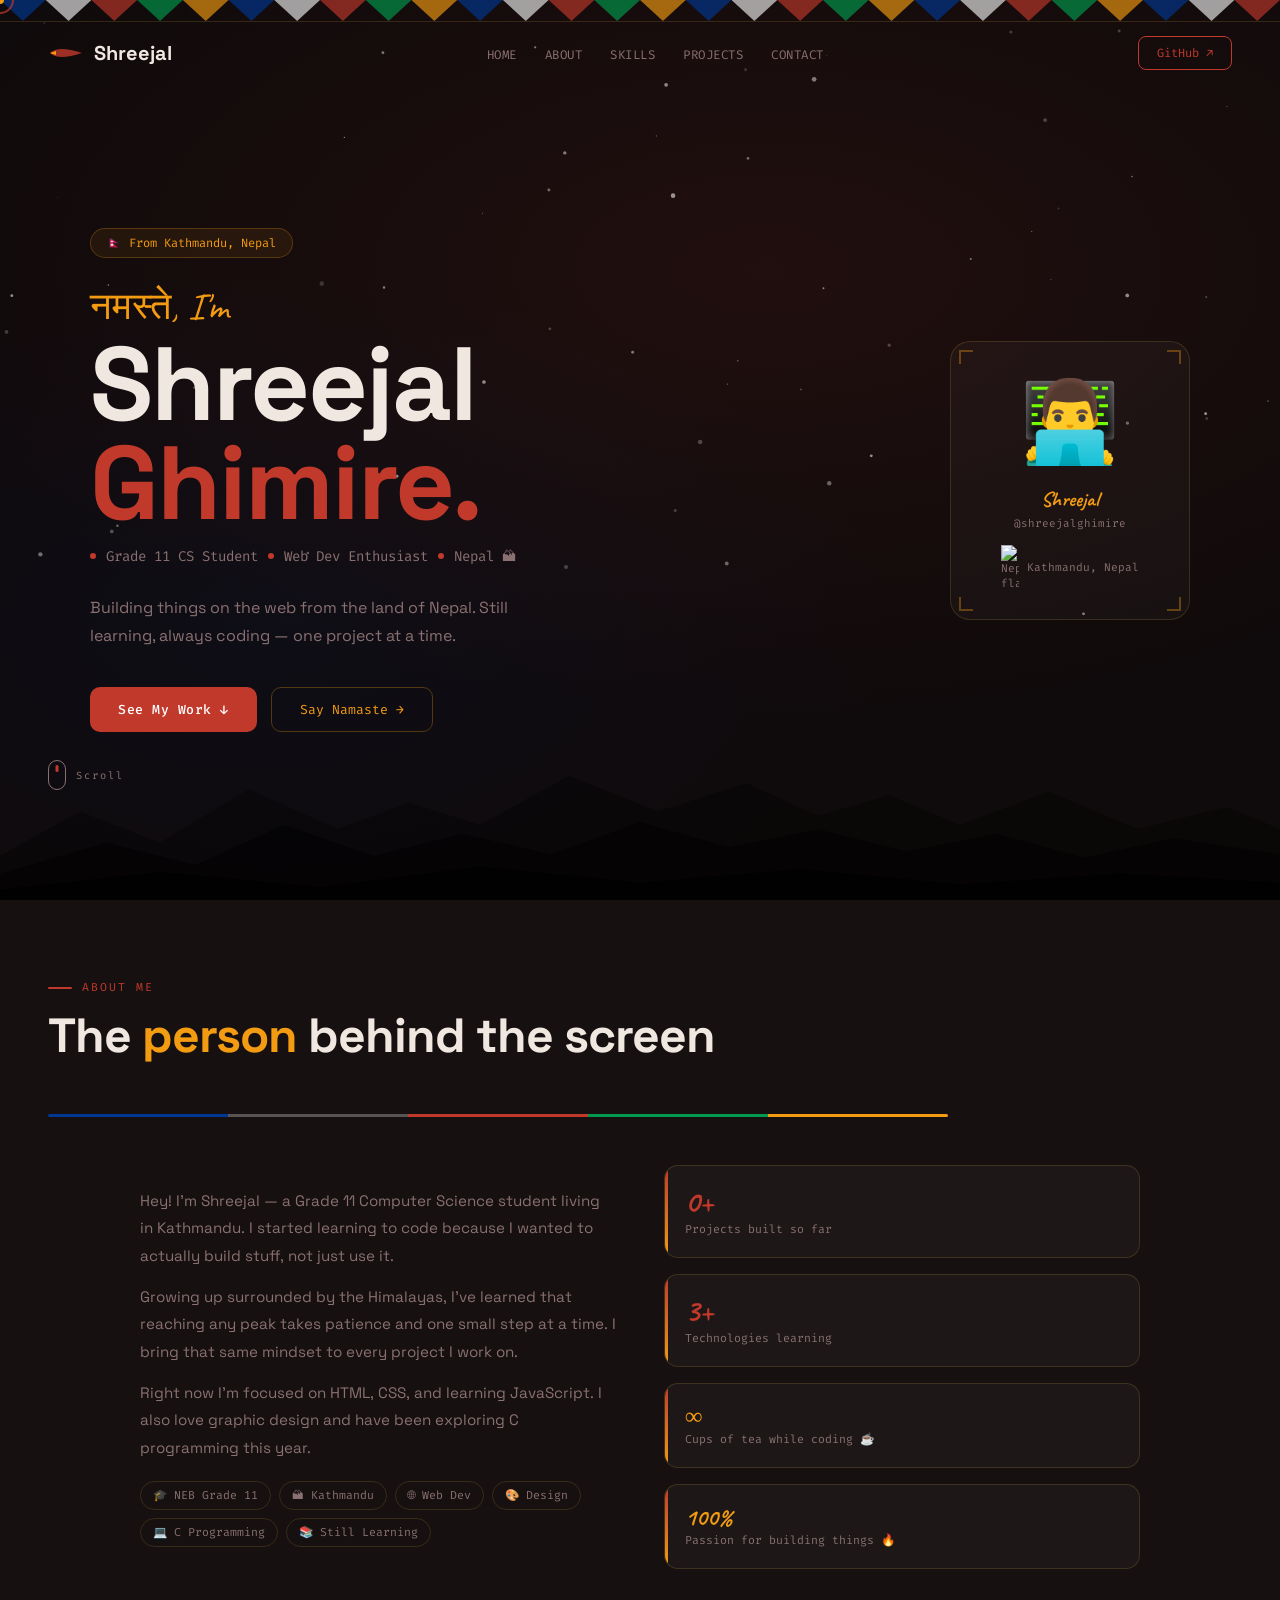
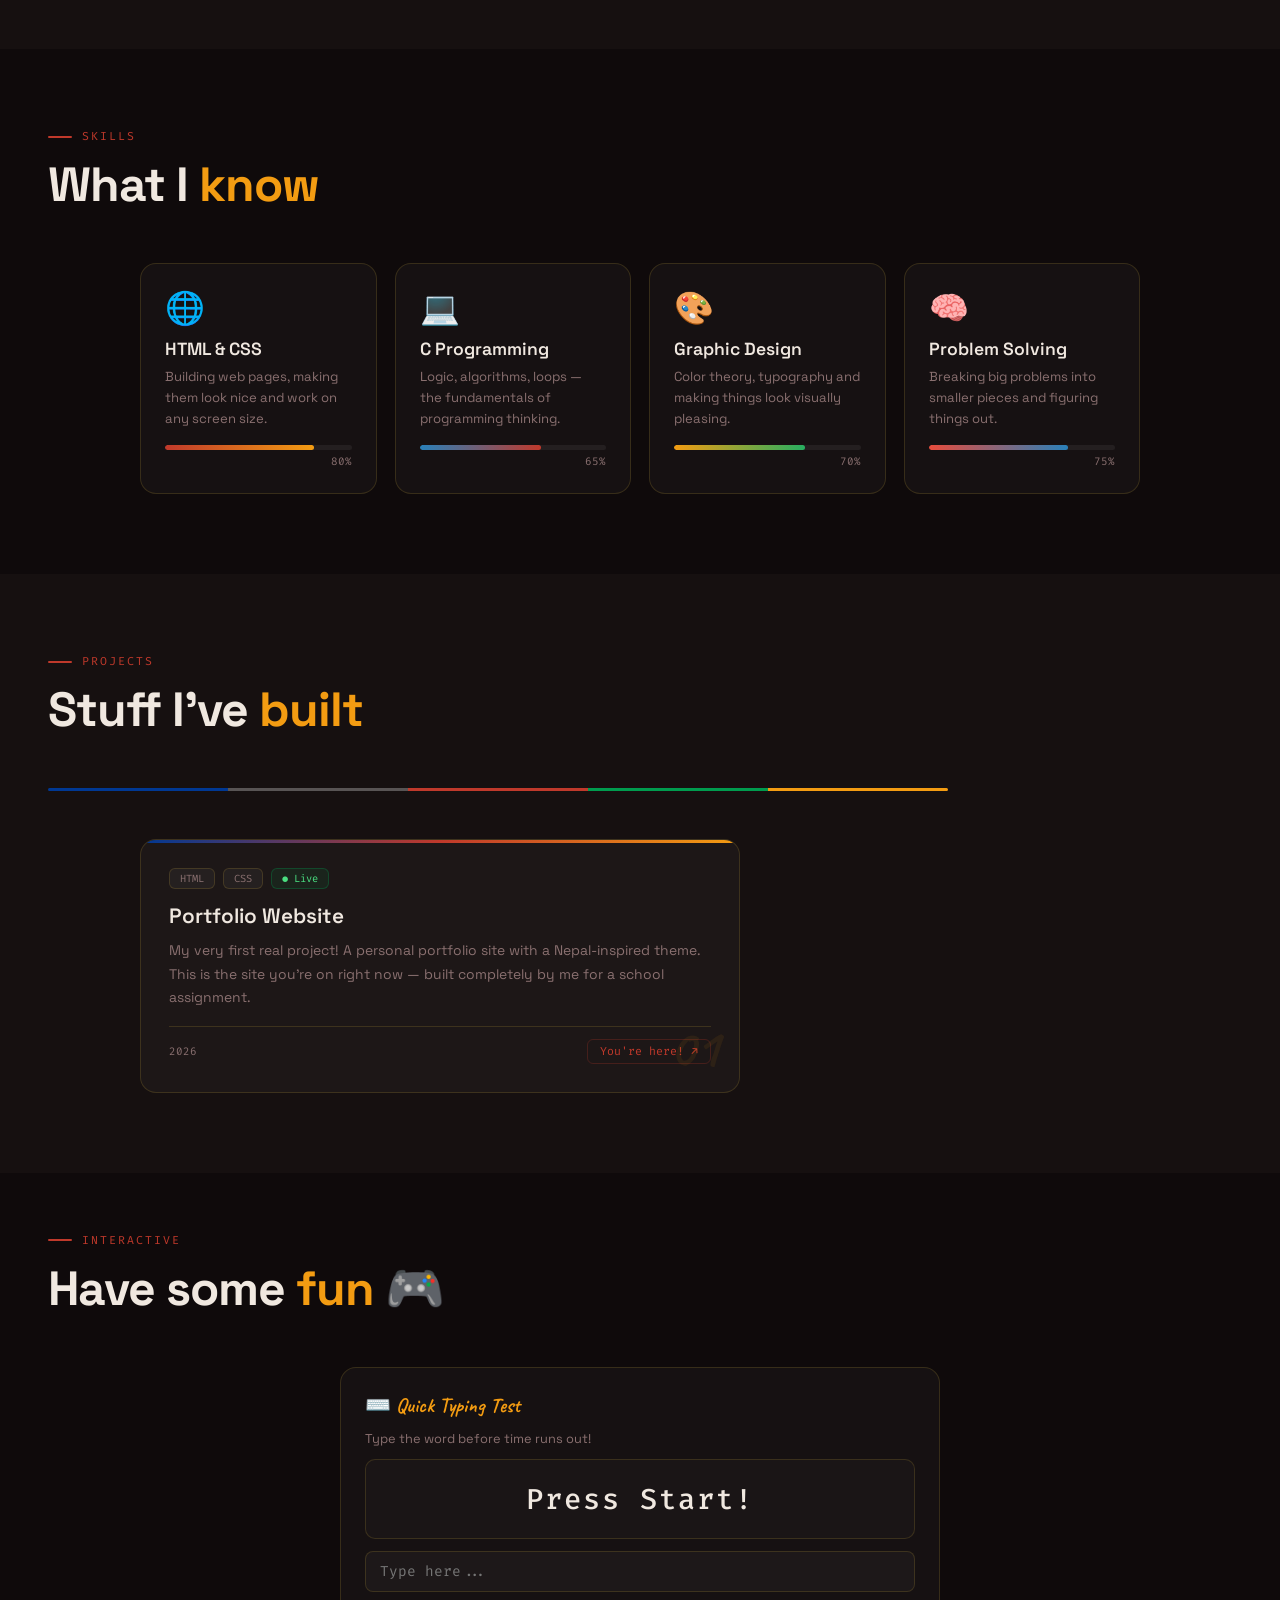
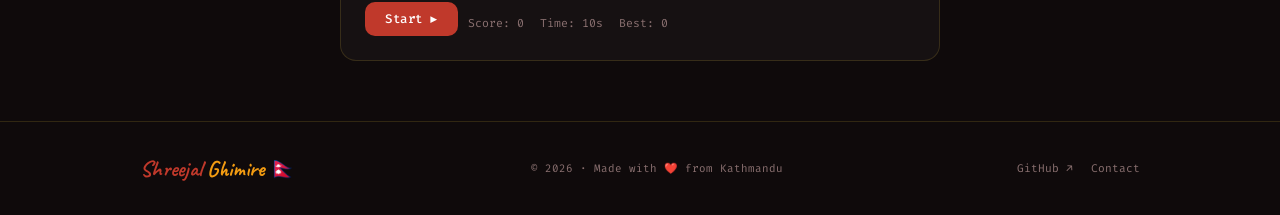
==== commit c99808e0: "Update index.html" ====
--- a/index.html
+++ b/index.html
@@ -128,8 +128,8 @@
   <div class="about-grid">
     <div class="about-text reveal">
       <p>Hey! I'm Shreejal — a Grade 11 Computer Science student living in Kathmandu. I started learning to code because I wanted to actually build stuff, not just use it.</p>
-      <p>I'm currently focused on HTML, CSS, and slowly picking up JavaScript. I also enjoy graphic design and have been learning C programming as part of my school curriculum.</p>
-      <p>I believe coding is a skill that can take you anywhere — and I'm just getting started.</p>
+      <p>Growing up surrounded by the Himalayas, I've learned that reaching any peak takes patience and one small step at a time. I bring that same mindset to every project I work on.</p>
+      <p>Right now I'm focused on HTML, CSS, and learning JavaScript. I also love graphic design and have been exploring C programming this year.</p>
       <div class="about-tags">
         <span class="atag">🎓 NEB Grade 11</span>
         <span class="atag">🏔 Kathmandu</span>
@@ -443,6 +443,32 @@
 
 startBtn.addEventListener('click', startGame);
 
+/* ── ACTIVE NAV HIGHLIGHT ── */
+const navLinks = document.querySelectorAll('.nav-links a[href^="#"]');
+const sections = document.querySelectorAll('section[id]');
+
+function setActiveLink(id) {
+  navLinks.forEach(a => {
+    a.classList.remove('nav-active');
+    if (a.getAttribute('href') === '#' + id) {
+      a.classList.add('nav-active');
+    }
+  });
+}
+
+const sectionObserver = new IntersectionObserver((entries) => {
+  entries.forEach(entry => {
+    if (entry.isIntersecting) {
+      setActiveLink(entry.target.id);
+    }
+  });
+}, {
+  rootMargin: '-40% 0px -55% 0px',
+  threshold: 0
+});
+
+sections.forEach(sec => sectionObserver.observe(sec));
+
 </script>
 </body>
 </html>
